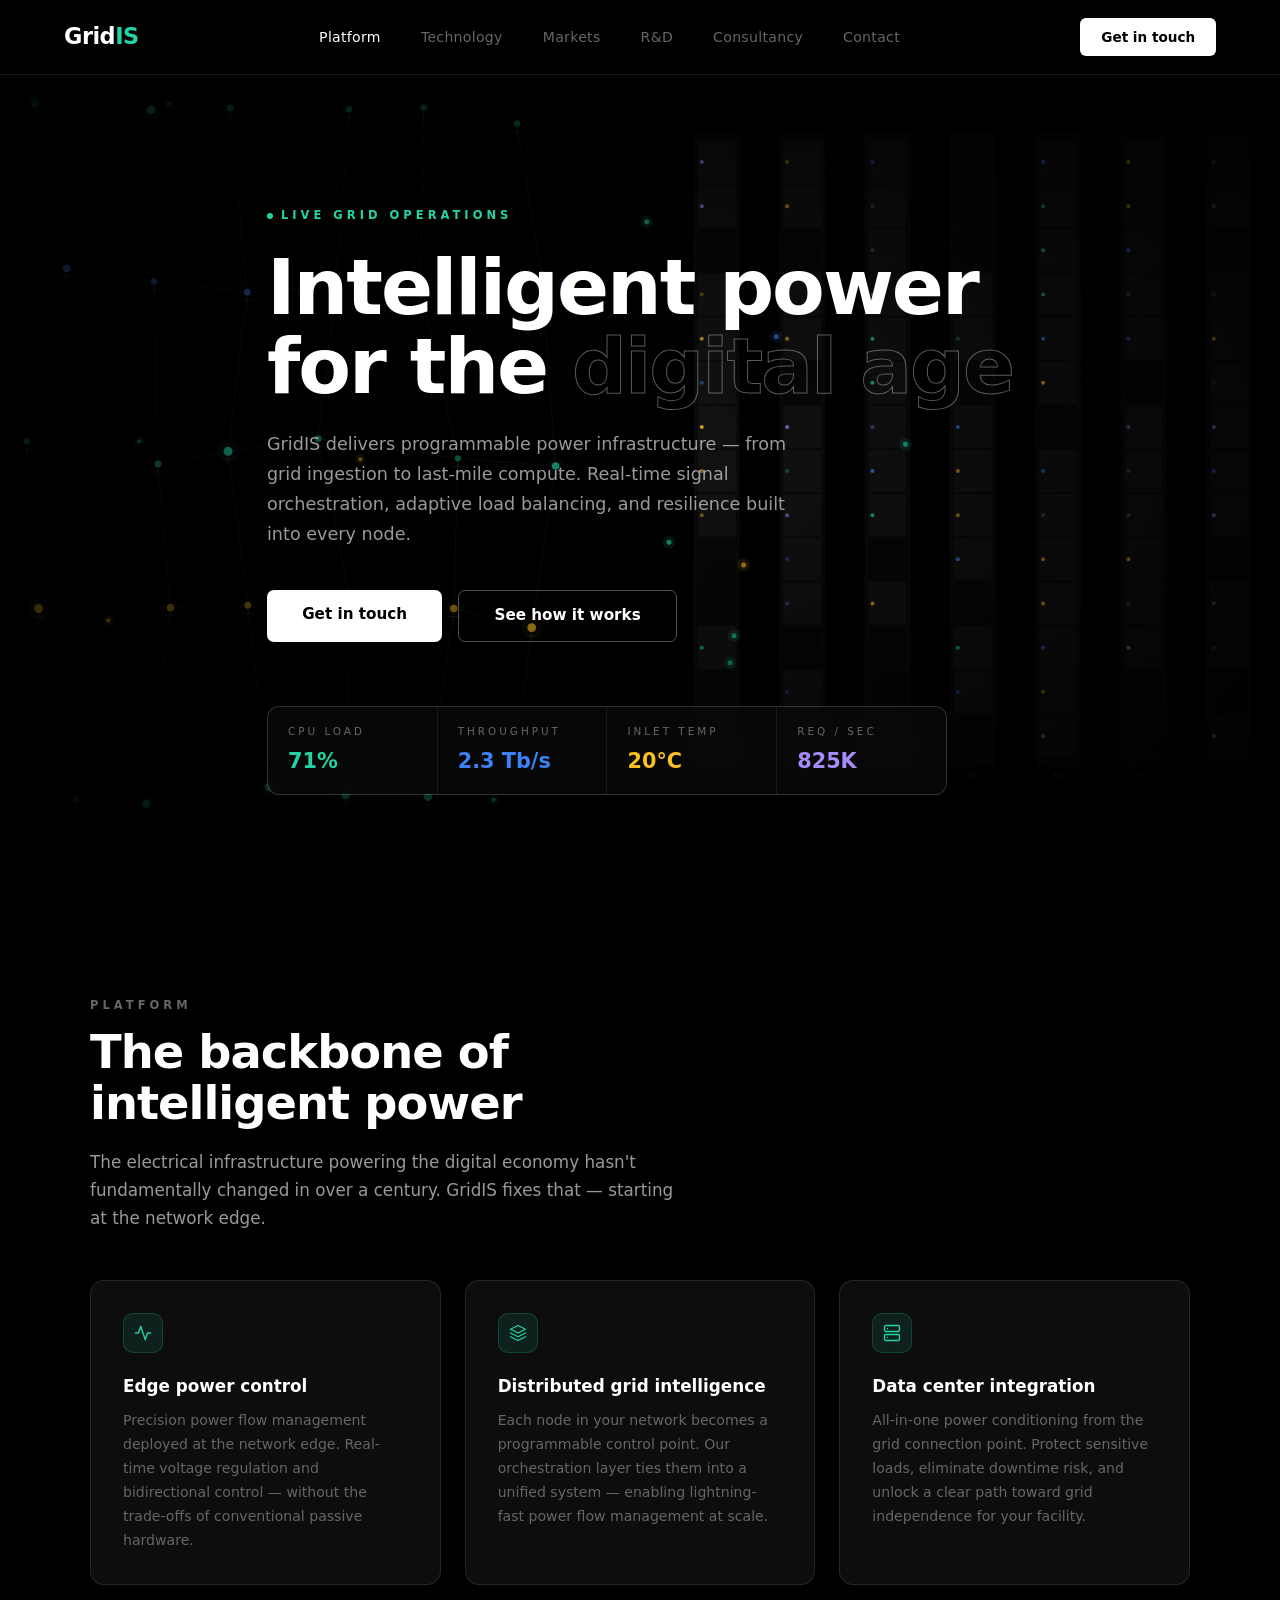
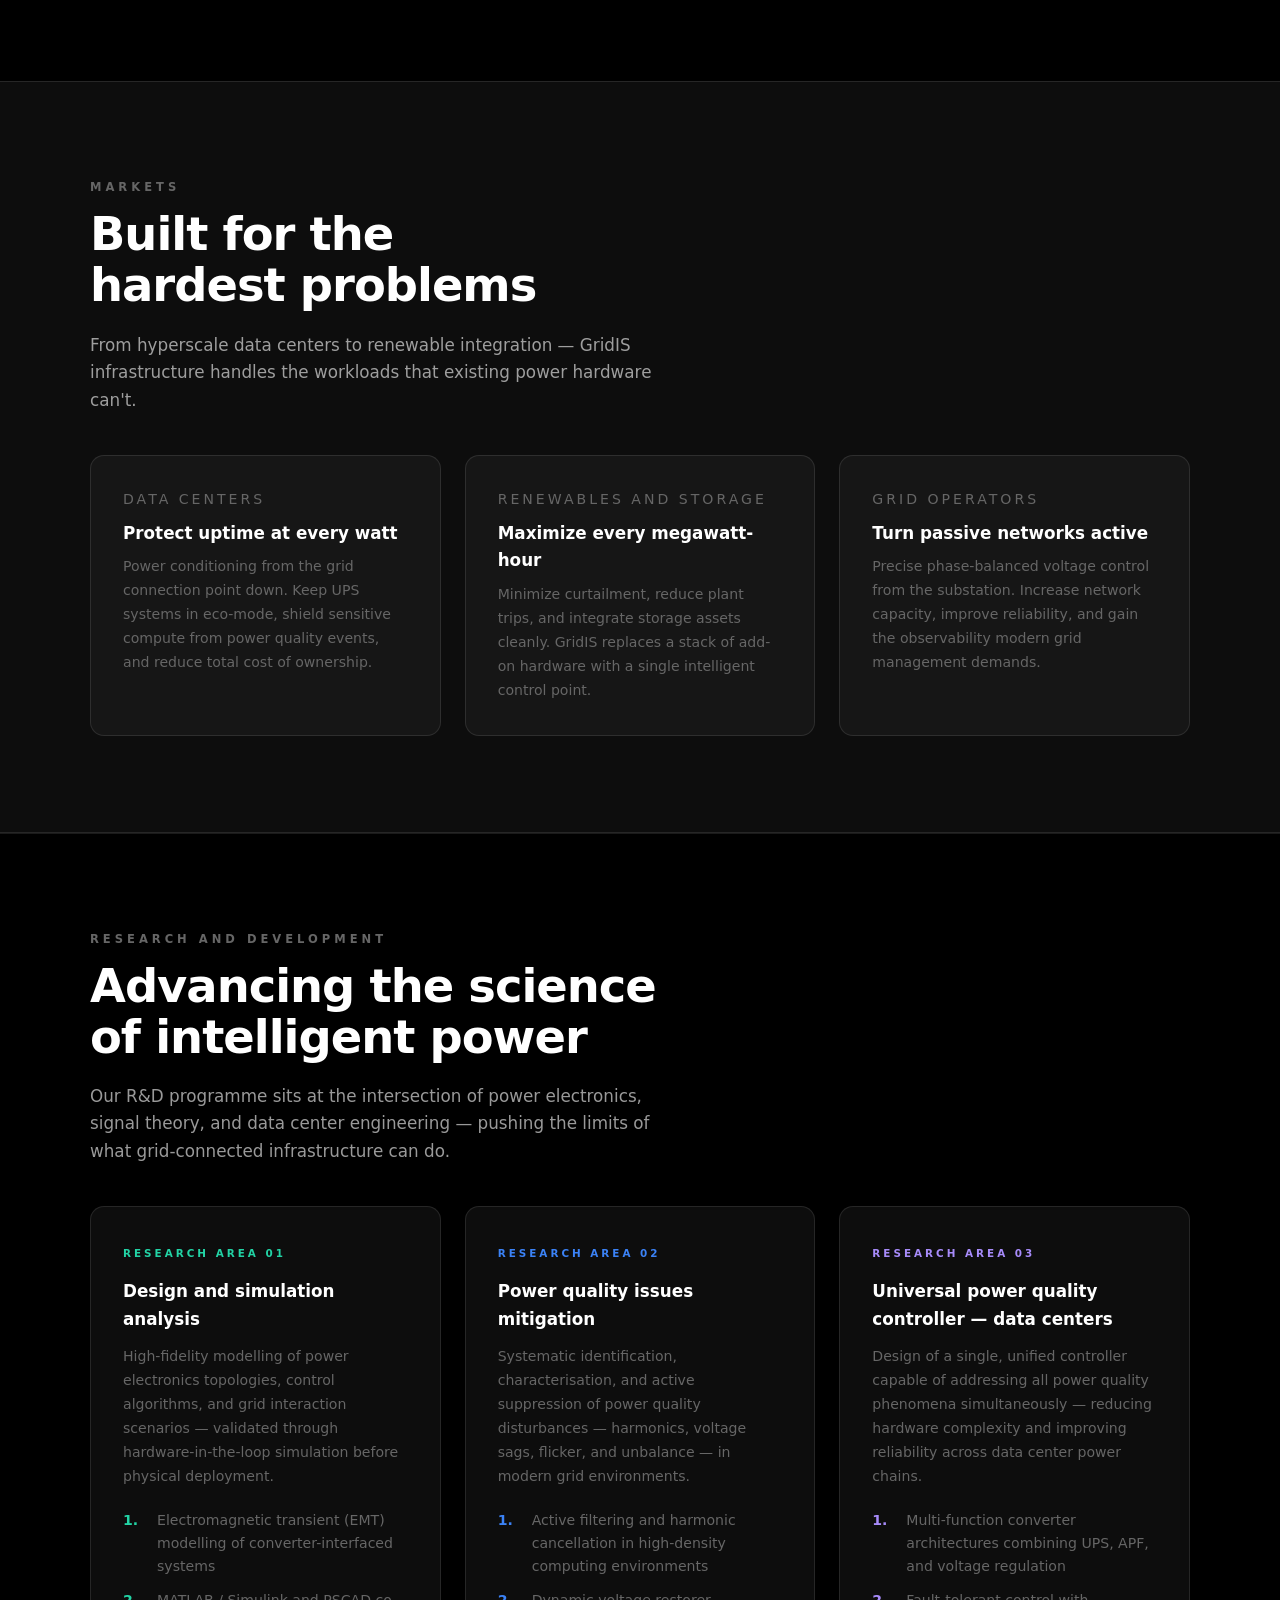
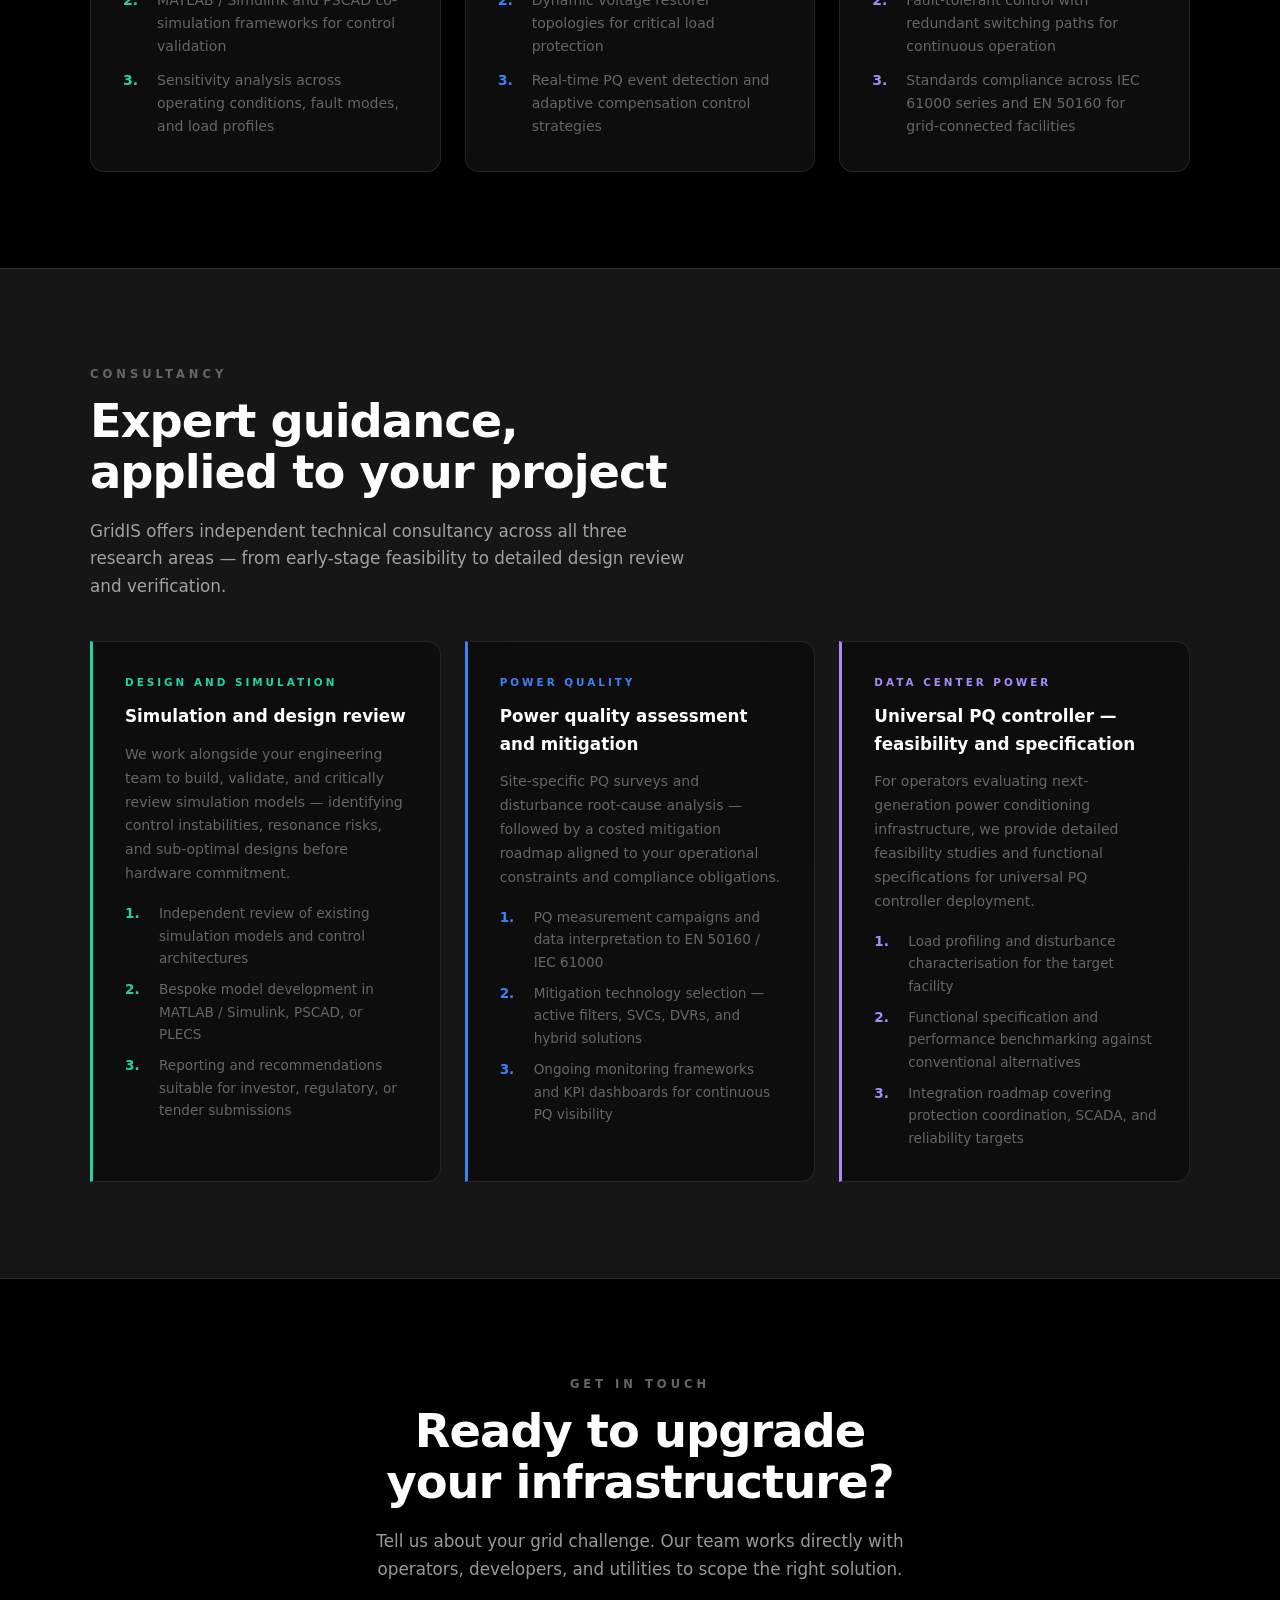
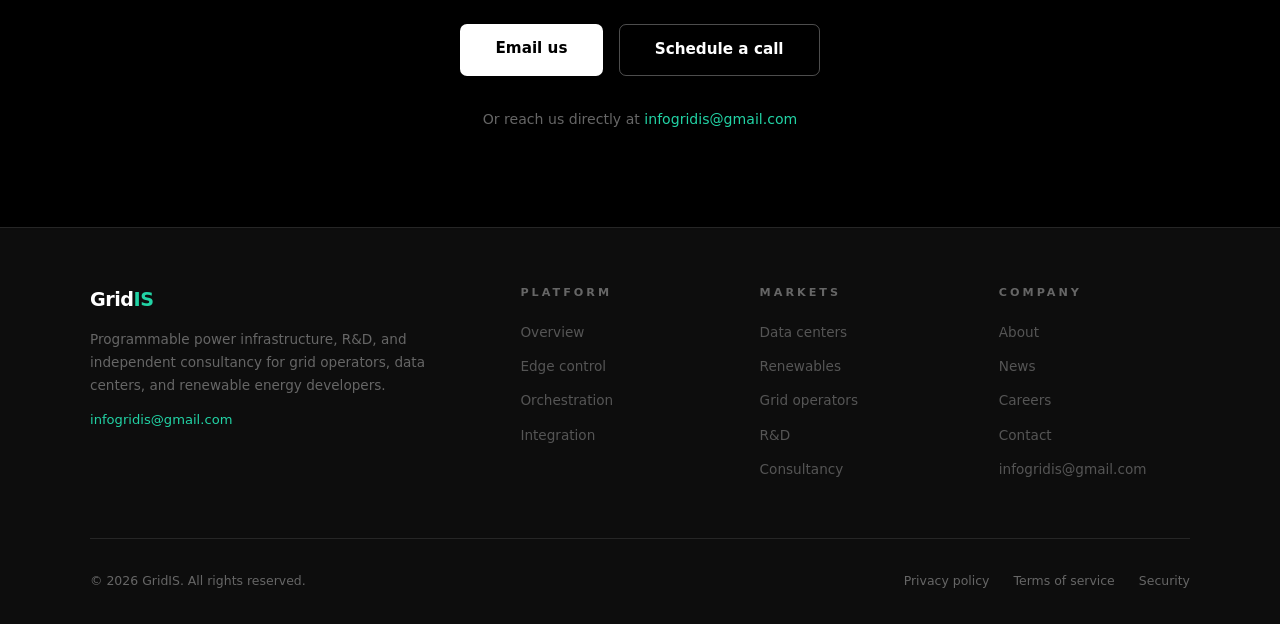
==== index.html @ f6f1f6e5 "Add files via upload" ====
<!DOCTYPE html>
<html lang="en">
<head>
<meta charset="UTF-8">
<meta name="viewport" content="width=device-width, initial-scale=1.0">
<title>GridIS — Intelligent Power Infrastructure</title>
<style>
*, *::before, *::after { box-sizing: border-box; margin: 0; padding: 0; }

:root {
  --bg: #000;
  --surface: #0d0d0d;
  --surface2: #161616;
  --accent: #fff;
  --accent-dim: rgba(255,255,255,0.6);
  --muted: #666;
  --border: rgba(255,255,255,0.1);
  --text: #fff;
  --teal: #22d3a5;
  --blue: #3b82f6;
  --purple: #a78bfa;
  --amber: #fbbf24;
}

html { scroll-behavior: smooth; }

body {
  background: var(--bg);
  color: var(--text);
  font-family: 'Segoe UI', system-ui, -apple-system, sans-serif;
  line-height: 1.65;
  overflow-x: hidden;
}

/* NAV */
nav {
  position: fixed; top: 0; left: 0; right: 0; z-index: 100;
  display: flex; align-items: center; justify-content: space-between;
  padding: 1.1rem 4rem;
  background: rgba(0,0,0,0.85);
  backdrop-filter: blur(16px);
  border-bottom: 1px solid var(--border);
}
.logo {
  font-size: 1.4rem; font-weight: 900; letter-spacing: -0.5px;
  color: #fff; text-decoration: none;
}
.logo span { color: var(--teal); }
.nav-links { display: flex; gap: 2.5rem; list-style: none; }
.nav-links a {
  color: var(--muted); text-decoration: none;
  font-size: .88rem; font-weight: 500; transition: color .2s;
  letter-spacing: .3px;
}
.nav-links a:hover, .nav-links a.active { color: #fff; }
.btn-nav {
  background: #fff; color: #000;
  padding: .5rem 1.3rem; border-radius: 6px;
  font-weight: 700; text-decoration: none; font-size: .85rem;
  transition: opacity .2s;
}
.btn-nav:hover { opacity: .8; }

/* HERO */
.hero {
  position: relative;
  min-height: 100vh;
  display: flex;
  align-items: center;
  overflow: hidden;
}

#bg-canvas {
  position: absolute;
  inset: 0;
  width: 100%;
  height: 100%;
  z-index: 0;
}

.hero-overlay {
  position: absolute;
  inset: 0;
  background: radial-gradient(ellipse 70% 60% at 50% 50%, rgba(0,0,0,0.1) 0%, rgba(0,0,0,0.75) 70%, rgba(0,0,0,0.96) 100%);
  z-index: 1;
}

.hero-content {
  position: relative;
  z-index: 2;
  max-width: 1100px;
  margin: 0 auto;
  padding: 0 4rem;
  padding-top: 6rem;
}

.hero-eyebrow {
  display: inline-flex;
  align-items: center;
  gap: 8px;
  font-size: .72rem;
  letter-spacing: 4px;
  text-transform: uppercase;
  color: var(--teal);
  font-weight: 600;
  margin-bottom: 1.5rem;
}
.hero-eyebrow::before {
  content: '';
  display: inline-block;
  width: 6px; height: 6px;
  border-radius: 50%;
  background: var(--teal);
  animation: pulse-dot 2s ease-in-out infinite;
}
@keyframes pulse-dot {
  0%,100% { opacity:1; transform:scale(1); }
  50% { opacity:.4; transform:scale(.7); }
}

.hero h1 {
  font-size: clamp(2.8rem, 6vw, 5.2rem);
  font-weight: 900;
  letter-spacing: -2px;
  line-height: 1.02;
  margin-bottom: 1.5rem;
}
.hero h1 em {
  font-style: normal;
  color: transparent;
  -webkit-text-stroke: 1px rgba(255,255,255,0.35);
}

.hero p.lead {
  color: var(--accent-dim);
  font-size: 1.1rem;
  max-width: 520px;
  margin-bottom: 2.5rem;
  line-height: 1.7;
}

.hero-cta {
  display: flex;
  gap: 1rem;
  flex-wrap: wrap;
  margin-bottom: 4rem;
}

.btn-primary {
  display: inline-block;
  background: #fff; color: #000;
  padding: .78rem 2.2rem; border-radius: 7px;
  font-weight: 700; text-decoration: none; font-size: .95rem;
  transition: opacity .2s;
}
.btn-primary:hover { opacity: .85; }

.btn-outline {
  display: inline-block;
  border: 1px solid rgba(255,255,255,0.3); color: #fff;
  padding: .78rem 2.2rem; border-radius: 7px;
  font-weight: 600; text-decoration: none; font-size: .95rem;
  transition: background .2s, border-color .2s;
}
.btn-outline:hover { background: rgba(255,255,255,0.07); border-color: rgba(255,255,255,0.6); }

/* LIVE STATS BAR */
.stats-bar {
  display: grid;
  grid-template-columns: repeat(4, 1fr);
  gap: 1px;
  background: var(--border);
  border: 1px solid var(--border);
  border-radius: 12px;
  overflow: hidden;
  max-width: 680px;
}
.stat-item {
  background: rgba(0,0,0,0.7);
  backdrop-filter: blur(12px);
  padding: 1rem 1.25rem;
}
.stat-item .label {
  font-size: .65rem;
  letter-spacing: 3px;
  text-transform: uppercase;
  color: var(--muted);
  margin-bottom: 4px;
}
.stat-item .value {
  font-size: 1.3rem;
  font-weight: 700;
  font-variant-numeric: tabular-nums;
}
.stat-item .value.teal { color: var(--teal); }
.stat-item .value.blue { color: var(--blue); }
.stat-item .value.amber { color: var(--amber); }
.stat-item .value.purple { color: var(--purple); }

/* SECTIONS */
section { padding: 6rem 2rem; }
.container { max-width: 1100px; margin: 0 auto; }

.section-label {
  color: var(--muted); font-size: .72rem; letter-spacing: 4px;
  text-transform: uppercase; margin-bottom: .75rem; font-weight: 600;
}

h2 {
  font-size: clamp(1.8rem, 4vw, 2.9rem);
  font-weight: 800; letter-spacing: -1px; line-height: 1.1;
  margin-bottom: 1.25rem;
}

h3 { font-size: 1.25rem; font-weight: 700; margin-bottom: .6rem; }

p.lead {
  color: var(--accent-dim); font-size: 1.05rem; max-width: 600px;
  margin-bottom: 2rem;
}

hr { border: none; border-top: 1px solid var(--border); }

/* CARDS */
.card {
  background: var(--surface); border: 1px solid var(--border);
  border-radius: 14px; overflow: hidden;
  transition: border-color .25s, transform .25s;
}
.card:hover { border-color: rgba(255,255,255,0.3); transform: translateY(-3px); }
.card-body { padding: 1.75rem; }
.card-tag { font-size: .7rem; letter-spacing: 3px; text-transform: uppercase; color: var(--muted); margin-bottom: .5rem; }
.card-body p { color: var(--muted); font-size: .9rem; margin-top: .5rem; }

.features-grid {
  display: grid;
  grid-template-columns: repeat(auto-fit, minmax(300px, 1fr));
  gap: 1.5rem;
  margin-top: 3rem;
}
.feature-card {
  background: var(--surface);
  border: 1px solid var(--border);
  border-radius: 14px;
  padding: 2rem;
  transition: border-color .25s, transform .25s;
}
.feature-card:hover { border-color: rgba(255,255,255,0.25); transform: translateY(-3px); }
.feature-icon {
  width: 40px; height: 40px;
  border-radius: 10px;
  background: rgba(34,211,165,0.1);
  border: 1px solid rgba(34,211,165,0.2);
  display: flex; align-items: center; justify-content: center;
  margin-bottom: 1.25rem;
}
.feature-icon svg { width: 18px; height: 18px; stroke: var(--teal); fill: none; stroke-width: 1.8; }
.feature-card h3 { font-size: 1.05rem; font-weight: 700; margin-bottom: .5rem; }
.feature-card p { color: var(--muted); font-size: .88rem; line-height: 1.7; }

/* FOOTER */
footer {
  background: var(--surface); border-top: 1px solid var(--border);
  padding: 3.5rem 4rem 2rem;
}
.footer-grid {
  display: grid; grid-template-columns: 2fr 1fr 1fr 1fr;
  gap: 3rem; margin-bottom: 3rem;
}
.footer-desc { color: var(--muted); font-size: .85rem; line-height: 1.7; margin-top: .75rem; }
.footer-col h5 { font-size: .7rem; letter-spacing: 3px; text-transform: uppercase; color: var(--muted); margin-bottom: 1rem; }
.footer-col ul { list-style: none; }
.footer-col ul li { margin-bottom: .5rem; }
.footer-col ul li a { color: #555; text-decoration: none; font-size: .85rem; transition: color .2s; }
.footer-col ul li a:hover { color: #fff; }
.footer-bottom { display: flex; justify-content: space-between; align-items: center; padding-top: 2rem; border-top: 1px solid var(--border); }
.footer-bottom p { font-size: .78rem; color: var(--muted); }
.footer-legal { display: flex; gap: 1.5rem; }
.footer-legal a { color: var(--muted); font-size: .78rem; text-decoration: none; }
.footer-legal a:hover { color: #fff; }

@media (max-width: 768px) {
  nav { padding: 1rem 1.5rem; }
  .nav-links { display: none; }
  .footer-grid { grid-template-columns: 1fr 1fr; }
  .hero-content { padding: 0 1.5rem; padding-top: 6rem; }
  .stats-bar { grid-template-columns: repeat(2, 1fr); }
  .hero h1 { letter-spacing: -1px; }
}
</style>
</head>
<body>

<nav>
  <a class="logo" href="#">Grid<span>IS</span></a>
  <ul class="nav-links">
    <li><a href="#" class="active">Platform</a></li>
    <li><a href="#technology">Technology</a></li>
    <li><a href="#markets">Markets</a></li>
    <li><a href="#research">R&amp;D</a></li>
    <li><a href="#consultancy">Consultancy</a></li>
    <li><a href="#contact">Contact</a></li>
  </ul>
  <a class="btn-nav" href="#contact">Get in touch</a>
</nav>

<!-- HERO with full-page canvas background -->
<section class="hero">
  <canvas id="bg-canvas"></canvas>
  <div class="hero-overlay"></div>

  <div class="hero-content">
    <div class="hero-eyebrow">Live grid operations</div>
    <h1>
      Intelligent power<br>
      for the <em>digital age</em>
    </h1>
    <p class="lead">
      GridIS delivers programmable power infrastructure — from grid ingestion to last-mile compute. Real-time signal orchestration, adaptive load balancing, and resilience built into every node.
    </p>
    <div class="hero-cta">
      <a class="btn-primary" href="#contact">Get in touch</a>
      <a class="btn-outline" href="#technology">See how it works</a>
    </div>

    <div class="stats-bar">
      <div class="stat-item">
        <div class="label">CPU load</div>
        <div class="value teal" id="s-cpu">68%</div>
      </div>
      <div class="stat-item">
        <div class="label">Throughput</div>
        <div class="value blue" id="s-net">2.4 Tb/s</div>
      </div>
      <div class="stat-item">
        <div class="label">Inlet temp</div>
        <div class="value amber" id="s-temp">21°C</div>
      </div>
      <div class="stat-item">
        <div class="label">Req / sec</div>
        <div class="value purple" id="s-req">847K</div>
      </div>
    </div>
  </div>
</section>

<!-- PLATFORM SECTION -->
<section id="technology" style="background: var(--bg);">
  <div class="container">
    <p class="section-label">Platform</p>
    <h2>The backbone of<br>intelligent power</h2>
    <p class="lead">The electrical infrastructure powering the digital economy hasn't fundamentally changed in over a century. GridIS fixes that — starting at the network edge.</p>
    <div class="features-grid">
      <div class="feature-card">
        <div class="feature-icon">
          <svg viewBox="0 0 24 24" fill="none" stroke="currentColor" stroke-width="1.8" stroke-linecap="round" stroke-linejoin="round"><polyline points="22 12 18 12 15 21 9 3 6 12 2 12"/></svg>
        </div>
        <h3>Edge power control</h3>
        <p>Precision power flow management deployed at the network edge. Real-time voltage regulation and bidirectional control — without the trade-offs of conventional passive hardware.</p>
      </div>
      <div class="feature-card">
        <div class="feature-icon">
          <svg viewBox="0 0 24 24" fill="none" stroke="currentColor" stroke-width="1.8" stroke-linecap="round" stroke-linejoin="round"><path d="M12 2L2 7l10 5 10-5-10-5z"/><path d="M2 17l10 5 10-5"/><path d="M2 12l10 5 10-5"/></svg>
        </div>
        <h3>Distributed grid intelligence</h3>
        <p>Each node in your network becomes a programmable control point. Our orchestration layer ties them into a unified system — enabling lightning-fast power flow management at scale.</p>
      </div>
      <div class="feature-card">
        <div class="feature-icon">
          <svg viewBox="0 0 24 24" fill="none" stroke="currentColor" stroke-width="1.8" stroke-linecap="round" stroke-linejoin="round"><rect x="2" y="2" width="20" height="8" rx="2"/><rect x="2" y="14" width="20" height="8" rx="2"/><line x1="6" y1="6" x2="6.01" y2="6"/><line x1="6" y1="18" x2="6.01" y2="18"/></svg>
        </div>
        <h3>Data center integration</h3>
        <p>All-in-one power conditioning from the grid connection point. Protect sensitive loads, eliminate downtime risk, and unlock a clear path toward grid independence for your facility.</p>
      </div>
    </div>
  </div>
</section>

<!-- MARKETS SECTION -->
<section id="markets" style="background: var(--surface); border-top: 1px solid var(--border); border-bottom: 1px solid var(--border);">
  <div class="container">
    <p class="section-label">Markets</p>
    <h2>Built for the<br>hardest problems</h2>
    <p class="lead">From hyperscale data centers to renewable integration — GridIS infrastructure handles the workloads that existing power hardware can't.</p>
    <div class="features-grid" style="margin-top:2.5rem;">
      <div class="feature-card" style="background:var(--surface2);">
        <p class="card-tag">Data centers</p>
        <h3>Protect uptime at every watt</h3>
        <p>Power conditioning from the grid connection point down. Keep UPS systems in eco-mode, shield sensitive compute from power quality events, and reduce total cost of ownership.</p>
      </div>
      <div class="feature-card" style="background:var(--surface2);">
        <p class="card-tag">Renewables and storage</p>
        <h3>Maximize every megawatt-hour</h3>
        <p>Minimize curtailment, reduce plant trips, and integrate storage assets cleanly. GridIS replaces a stack of add-on hardware with a single intelligent control point.</p>
      </div>
      <div class="feature-card" style="background:var(--surface2);">
        <p class="card-tag">Grid operators</p>
        <h3>Turn passive networks active</h3>
        <p>Precise phase-balanced voltage control from the substation. Increase network capacity, improve reliability, and gain the observability modern grid management demands.</p>
      </div>
    </div>
  </div>
</section>

<!-- RESEARCH AND DEVELOPMENT SECTION -->
<section id="research" style="background: var(--bg); border-top: 1px solid var(--border);">
  <div class="container">
    <p class="section-label">Research and development</p>
    <h2>Advancing the science<br>of intelligent power</h2>
    <p class="lead">Our R&amp;D programme sits at the intersection of power electronics, signal theory, and data center engineering — pushing the limits of what grid-connected infrastructure can do.</p>

    <div style="display:grid; grid-template-columns: repeat(auto-fit, minmax(300px,1fr)); gap:1.5rem; margin-top:2.5rem;">

      <div style="background:var(--surface); border:1px solid var(--border); border-radius:14px; padding:2rem;">
        <div style="display:inline-flex; align-items:center; gap:8px; margin-bottom:1rem;">
          <span style="font-size:.65rem; letter-spacing:3px; text-transform:uppercase; color:var(--teal); font-weight:600;">Research area 01</span>
        </div>
        <h3 style="font-size:1.05rem; margin-bottom:.75rem;">Design and simulation analysis</h3>
        <p style="color:var(--muted); font-size:.88rem; margin-bottom:1.25rem; line-height:1.7;">High-fidelity modelling of power electronics topologies, control algorithms, and grid interaction scenarios — validated through hardware-in-the-loop simulation before physical deployment.</p>
        <ul style="list-style:none; display:flex; flex-direction:column; gap:.65rem;">
          <li style="display:flex; gap:.75rem; align-items:flex-start; font-size:.88rem; color:var(--muted);">
            <span style="color:var(--teal); font-weight:700; flex-shrink:0; min-width:22px;">1.</span>
            <span>Electromagnetic transient (EMT) modelling of converter-interfaced systems</span>
          </li>
          <li style="display:flex; gap:.75rem; align-items:flex-start; font-size:.88rem; color:var(--muted);">
            <span style="color:var(--teal); font-weight:700; flex-shrink:0; min-width:22px;">2.</span>
            <span>MATLAB / Simulink and PSCAD co-simulation frameworks for control validation</span>
          </li>
          <li style="display:flex; gap:.75rem; align-items:flex-start; font-size:.88rem; color:var(--muted);">
            <span style="color:var(--teal); font-weight:700; flex-shrink:0; min-width:22px;">3.</span>
            <span>Sensitivity analysis across operating conditions, fault modes, and load profiles</span>
          </li>
        </ul>
      </div>

      <div style="background:var(--surface); border:1px solid var(--border); border-radius:14px; padding:2rem;">
        <div style="display:inline-flex; align-items:center; gap:8px; margin-bottom:1rem;">
          <span style="font-size:.65rem; letter-spacing:3px; text-transform:uppercase; color:var(--blue); font-weight:600;">Research area 02</span>
        </div>
        <h3 style="font-size:1.05rem; margin-bottom:.75rem;">Power quality issues mitigation</h3>
        <p style="color:var(--muted); font-size:.88rem; margin-bottom:1.25rem; line-height:1.7;">Systematic identification, characterisation, and active suppression of power quality disturbances — harmonics, voltage sags, flicker, and unbalance — in modern grid environments.</p>
        <ul style="list-style:none; display:flex; flex-direction:column; gap:.65rem;">
          <li style="display:flex; gap:.75rem; align-items:flex-start; font-size:.88rem; color:var(--muted);">
            <span style="color:var(--blue); font-weight:700; flex-shrink:0; min-width:22px;">1.</span>
            <span>Active filtering and harmonic cancellation in high-density computing environments</span>
          </li>
          <li style="display:flex; gap:.75rem; align-items:flex-start; font-size:.88rem; color:var(--muted);">
            <span style="color:var(--blue); font-weight:700; flex-shrink:0; min-width:22px;">2.</span>
            <span>Dynamic voltage restorer topologies for critical load protection</span>
          </li>
          <li style="display:flex; gap:.75rem; align-items:flex-start; font-size:.88rem; color:var(--muted);">
            <span style="color:var(--blue); font-weight:700; flex-shrink:0; min-width:22px;">3.</span>
            <span>Real-time PQ event detection and adaptive compensation control strategies</span>
          </li>
        </ul>
      </div>

      <div style="background:var(--surface); border:1px solid var(--border); border-radius:14px; padding:2rem;">
        <div style="display:inline-flex; align-items:center; gap:8px; margin-bottom:1rem;">
          <span style="font-size:.65rem; letter-spacing:3px; text-transform:uppercase; color:var(--purple); font-weight:600;">Research area 03</span>
        </div>
        <h3 style="font-size:1.05rem; margin-bottom:.75rem;">Universal power quality controller — data centers</h3>
        <p style="color:var(--muted); font-size:.88rem; margin-bottom:1.25rem; line-height:1.7;">Design of a single, unified controller capable of addressing all power quality phenomena simultaneously — reducing hardware complexity and improving reliability across data center power chains.</p>
        <ul style="list-style:none; display:flex; flex-direction:column; gap:.65rem;">
          <li style="display:flex; gap:.75rem; align-items:flex-start; font-size:.88rem; color:var(--muted);">
            <span style="color:var(--purple); font-weight:700; flex-shrink:0; min-width:22px;">1.</span>
            <span>Multi-function converter architectures combining UPS, APF, and voltage regulation</span>
          </li>
          <li style="display:flex; gap:.75rem; align-items:flex-start; font-size:.88rem; color:var(--muted);">
            <span style="color:var(--purple); font-weight:700; flex-shrink:0; min-width:22px;">2.</span>
            <span>Fault-tolerant control with redundant switching paths for continuous operation</span>
          </li>
          <li style="display:flex; gap:.75rem; align-items:flex-start; font-size:.88rem; color:var(--muted);">
            <span style="color:var(--purple); font-weight:700; flex-shrink:0; min-width:22px;">3.</span>
            <span>Standards compliance across IEC 61000 series and EN 50160 for grid-connected facilities</span>
          </li>
        </ul>
      </div>

    </div>
  </div>
</section>

<!-- CONSULTANCY SECTION -->
<section id="consultancy" style="background: var(--surface2); border-top: 1px solid var(--border); border-bottom: 1px solid var(--border);">
  <div class="container">
    <p class="section-label">Consultancy</p>
    <h2>Expert guidance,<br>applied to your project</h2>
    <p class="lead">GridIS offers independent technical consultancy across all three research areas — from early-stage feasibility to detailed design review and verification.</p>

    <div style="display:grid; grid-template-columns: repeat(auto-fit, minmax(300px,1fr)); gap:1.5rem; margin-top:2.5rem;">

      <div style="background:var(--surface); border:1px solid var(--border); border-left: 3px solid var(--teal); border-radius:0 14px 14px 0; padding:2rem;">
        <p style="font-size:.65rem; letter-spacing:3px; text-transform:uppercase; color:var(--teal); font-weight:600; margin-bottom:.75rem;">Design and simulation</p>
        <h3 style="font-size:1.05rem; margin-bottom:.75rem;">Simulation and design review</h3>
        <p style="color:var(--muted); font-size:.88rem; line-height:1.7; margin-bottom:1rem;">We work alongside your engineering team to build, validate, and critically review simulation models — identifying control instabilities, resonance risks, and sub-optimal designs before hardware commitment.</p>
        <ul style="list-style:none; display:flex; flex-direction:column; gap:.55rem;">
          <li style="display:flex; gap:.75rem; align-items:flex-start; font-size:.85rem; color:var(--muted);">
            <span style="color:var(--teal); font-weight:700; flex-shrink:0; min-width:22px;">1.</span>
            <span>Independent review of existing simulation models and control architectures</span>
          </li>
          <li style="display:flex; gap:.75rem; align-items:flex-start; font-size:.85rem; color:var(--muted);">
            <span style="color:var(--teal); font-weight:700; flex-shrink:0; min-width:22px;">2.</span>
            <span>Bespoke model development in MATLAB / Simulink, PSCAD, or PLECS</span>
          </li>
          <li style="display:flex; gap:.75rem; align-items:flex-start; font-size:.85rem; color:var(--muted);">
            <span style="color:var(--teal); font-weight:700; flex-shrink:0; min-width:22px;">3.</span>
            <span>Reporting and recommendations suitable for investor, regulatory, or tender submissions</span>
          </li>
        </ul>
      </div>

      <div style="background:var(--surface); border:1px solid var(--border); border-left: 3px solid var(--blue); border-radius:0 14px 14px 0; padding:2rem;">
        <p style="font-size:.65rem; letter-spacing:3px; text-transform:uppercase; color:var(--blue); font-weight:600; margin-bottom:.75rem;">Power quality</p>
        <h3 style="font-size:1.05rem; margin-bottom:.75rem;">Power quality assessment and mitigation</h3>
        <p style="color:var(--muted); font-size:.88rem; line-height:1.7; margin-bottom:1rem;">Site-specific PQ surveys and disturbance root-cause analysis — followed by a costed mitigation roadmap aligned to your operational constraints and compliance obligations.</p>
        <ul style="list-style:none; display:flex; flex-direction:column; gap:.55rem;">
          <li style="display:flex; gap:.75rem; align-items:flex-start; font-size:.85rem; color:var(--muted);">
            <span style="color:var(--blue); font-weight:700; flex-shrink:0; min-width:22px;">1.</span>
            <span>PQ measurement campaigns and data interpretation to EN 50160 / IEC 61000</span>
          </li>
          <li style="display:flex; gap:.75rem; align-items:flex-start; font-size:.85rem; color:var(--muted);">
            <span style="color:var(--blue); font-weight:700; flex-shrink:0; min-width:22px;">2.</span>
            <span>Mitigation technology selection — active filters, SVCs, DVRs, and hybrid solutions</span>
          </li>
          <li style="display:flex; gap:.75rem; align-items:flex-start; font-size:.85rem; color:var(--muted);">
            <span style="color:var(--blue); font-weight:700; flex-shrink:0; min-width:22px;">3.</span>
            <span>Ongoing monitoring frameworks and KPI dashboards for continuous PQ visibility</span>
          </li>
        </ul>
      </div>

      <div style="background:var(--surface); border:1px solid var(--border); border-left: 3px solid var(--purple); border-radius:0 14px 14px 0; padding:2rem;">
        <p style="font-size:.65rem; letter-spacing:3px; text-transform:uppercase; color:var(--purple); font-weight:600; margin-bottom:.75rem;">Data center power</p>
        <h3 style="font-size:1.05rem; margin-bottom:.75rem;">Universal PQ controller — feasibility and specification</h3>
        <p style="color:var(--muted); font-size:.88rem; line-height:1.7; margin-bottom:1rem;">For operators evaluating next-generation power conditioning infrastructure, we provide detailed feasibility studies and functional specifications for universal PQ controller deployment.</p>
        <ul style="list-style:none; display:flex; flex-direction:column; gap:.55rem;">
          <li style="display:flex; gap:.75rem; align-items:flex-start; font-size:.85rem; color:var(--muted);">
            <span style="color:var(--purple); font-weight:700; flex-shrink:0; min-width:22px;">1.</span>
            <span>Load profiling and disturbance characterisation for the target facility</span>
          </li>
          <li style="display:flex; gap:.75rem; align-items:flex-start; font-size:.85rem; color:var(--muted);">
            <span style="color:var(--purple); font-weight:700; flex-shrink:0; min-width:22px;">2.</span>
            <span>Functional specification and performance benchmarking against conventional alternatives</span>
          </li>
          <li style="display:flex; gap:.75rem; align-items:flex-start; font-size:.85rem; color:var(--muted);">
            <span style="color:var(--purple); font-weight:700; flex-shrink:0; min-width:22px;">3.</span>
            <span>Integration roadmap covering protection coordination, SCADA, and reliability targets</span>
          </li>
        </ul>
      </div>

    </div>
  </div>
</section>

<!-- CTA SECTION -->
<section id="contact" style="background: var(--bg); text-align:center;">
  <div class="container" style="max-width:680px;">
    <p class="section-label" style="text-align:center;">Get in touch</p>
    <h2 style="text-align:center;">Ready to upgrade<br>your infrastructure?</h2>
    <p class="lead" style="margin:0 auto 2.5rem; text-align:center;">Tell us about your grid challenge. Our team works directly with operators, developers, and utilities to scope the right solution.</p>
    <div style="display:flex; gap:1rem; justify-content:center; flex-wrap:wrap; margin-bottom:2rem;">
      <a class="btn-primary" href="mailto:infogridis@gmail.com">Email us</a>
      <a class="btn-outline" href="#">Schedule a call</a>
    </div>
    <p style="font-size:.88rem; color:var(--muted);">Or reach us directly at <a href="mailto:infogridis@gmail.com" style="color:var(--teal); text-decoration:none;">infogridis@gmail.com</a></p>
  </div>
</section>

<footer>
  <div class="container">
    <div class="footer-grid">
      <div class="footer-col">
        <a class="logo" href="#" style="font-size:1.2rem; text-decoration:none; color:#fff; font-weight:900;">Grid<span style="color:var(--teal)">IS</span></a>
        <p class="footer-desc" style="margin-top:.75rem;">Programmable power infrastructure, R&amp;D, and independent consultancy for grid operators, data centers, and renewable energy developers.</p>
        <p style="margin-top:.75rem; font-size:.82rem;"><a href="mailto:infogridis@gmail.com" style="color:var(--teal); text-decoration:none;">infogridis@gmail.com</a></p>
      </div>
      <div class="footer-col">
        <h5>Platform</h5>
        <ul>
          <li><a href="#technology">Overview</a></li>
          <li><a href="#technology">Edge control</a></li>
          <li><a href="#technology">Orchestration</a></li>
          <li><a href="#technology">Integration</a></li>
        </ul>
      </div>
      <div class="footer-col">
        <h5>Markets</h5>
        <ul>
          <li><a href="#markets">Data centers</a></li>
          <li><a href="#markets">Renewables</a></li>
          <li><a href="#markets">Grid operators</a></li>
          <li><a href="#research">R&amp;D</a></li>
          <li><a href="#consultancy">Consultancy</a></li>
        </ul>
      </div>
      <div class="footer-col">
        <h5>Company</h5>
        <ul>
          <li><a href="#company">About</a></li>
          <li><a href="#news">News</a></li>
          <li><a href="#">Careers</a></li>
          <li><a href="#contact">Contact</a></li>
          <li><a href="mailto:infogridis@gmail.com">infogridis@gmail.com</a></li>
        </ul>
      </div>
    </div>
    <div class="footer-bottom">
      <p>© 2026 GridIS. All rights reserved.</p>
      <div class="footer-legal">
        <a href="#">Privacy policy</a>
        <a href="#">Terms of service</a>
        <a href="#">Security</a>
      </div>
    </div>
  </div>
</footer>

<script>
(function(){
  const canvas = document.getElementById('bg-canvas');
  const ctx = canvas.getContext('2d');
  let W, H, animId;

  function resize(){
    W = canvas.width = canvas.offsetWidth;
    H = canvas.height = canvas.offsetHeight;
  }
  resize();
  window.addEventListener('resize', resize);

  /* ── COLOR PALETTE matching :root ── */
  const C = {
    teal:   '#22d3a5',
    blue:   '#3b82f6',
    purple: '#a78bfa',
    amber:  '#fbbf24',
    dim:    'rgba(255,255,255,0.06)',
    gridLine: 'rgba(255,255,255,0.04)',
  };

  /* ══════════════════════════════════
     POWER GRID — left half
     Tower nodes connected by transmission lines,
     sending signals rightward toward the data center
  ══════════════════════════════════ */
  const GRID_COLS = 6;
  const GRID_ROWS = 5;
  const gridNodes = [];

  function buildGrid(){
    gridNodes.length = 0;
    const gx0 = W * 0.04, gx1 = W * 0.42;
    const gy0 = H * 0.12, gy1 = H * 0.88;
    for(let r=0; r<GRID_ROWS; r++){
      for(let c=0; c<GRID_COLS; c++){
        const jx = (Math.random()-0.5)*0.04*W;
        const jy = (Math.random()-0.5)*0.04*H;
        gridNodes.push({
          x: gx0 + (gx1-gx0)*(c/(GRID_COLS-1)) + jx,
          y: gy0 + (gy1-gy0)*(r/(GRID_ROWS-1)) + jy,
          col: c, row: r,
          pulse: Math.random()*Math.PI*2,
          pulseSpeed: 0.018 + Math.random()*0.012,
          color: [C.teal, C.blue, C.teal, C.amber, C.teal][r % 5],
        });
      }
    }
  }

  /* ══════════════════════════════════
     DATA CENTER — right portion
  ══════════════════════════════════ */
  const DC_RACKS = 7;
  const racks = [];

  function buildRacks(){
    racks.length = 0;
    const rx0 = W * 0.56, rx1 = W * 0.96;
    const ry0 = H * 0.15, ry1 = H * 0.85;
    const rw = Math.max(28, Math.min(44, (rx1-rx0)/(DC_RACKS+1)*0.7));
    const rh = ry1-ry0;
    for(let i=0; i<DC_RACKS; i++){
      const x = rx0 + (rx1-rx0)*(i/(DC_RACKS-1));
      racks.push({
        x, y: ry0, w: rw, h: rh,
        units: Array.from({length:14}, ()=>({
          active: Math.random()>0.25,
          color: [C.teal,C.blue,C.purple,C.amber][Math.floor(Math.random()*4)],
          blink: Math.random()*Math.PI*2,
          blinkSpeed: 0.03+Math.random()*0.04,
        })),
        topX: x,
        topY: ry0,
      });
    }
  }

  /* ══════════════════════════════════
     TRANSMISSION LINES: grid → DC
  ══════════════════════════════════ */
  const txLines = [];
  function buildLines(){
    txLines.length = 0;
    const rightCol = gridNodes.filter(n=>n.col===GRID_COLS-1);
    racks.forEach((rack, ri)=>{
      const src = rightCol[ri % rightCol.length];
      txLines.push({ src, rack });
    });
    for(let i=0;i<4;i++){
      const a = gridNodes[Math.floor(Math.random()*gridNodes.length)];
      const b = gridNodes[Math.floor(Math.random()*gridNodes.length)];
      if(a!==b) txLines.push({ src:a, extra:b });
    }
  }

  /* ══════════════════════════════════
     SIGNAL PACKETS
  ══════════════════════════════════ */
  const packets = [];
  const gridEdges = [];

  function buildEdges(){
    gridEdges.length = 0;
    gridNodes.forEach((n)=>{
      if(n.col < GRID_COLS-1){
        const right = gridNodes.find(m=>m.col===n.col+1 && m.row===n.row);
        if(right) gridEdges.push([n,right]);
      }
      if(n.row < GRID_ROWS-1){
        const below = gridNodes.find(m=>m.row===n.row+1 && m.col===n.col);
        if(below) gridEdges.push([n,below]);
      }
      if(n.col < GRID_COLS-1 && n.row < GRID_ROWS-1 && Math.random()<0.35){
        const diag = gridNodes.find(m=>m.col===n.col+1 && m.row===n.row+1);
        if(diag) gridEdges.push([n,diag]);
      }
    });
  }

  function spawnPacket(){
    const type = Math.random();
    if(type < 0.55){
      const edge = gridEdges[Math.floor(Math.random()*gridEdges.length)];
      if(!edge) return;
      const [a,b] = Math.random()<0.5 ? edge : [edge[1],edge[0]];
      packets.push({ ax:a.x, ay:a.y, bx:b.x, by:b.y, t:0, speed:0.008+Math.random()*0.012, color:a.color, size:2, type:'grid' });
    } else {
      const rightCol = gridNodes.filter(n=>n.col===GRID_COLS-1);
      const src = rightCol[Math.floor(Math.random()*rightCol.length)];
      const rack = racks[Math.floor(Math.random()*racks.length)];
      if(!src||!rack) return;
      packets.push({ ax:src.x, ay:src.y, bx:rack.topX, by:rack.topY+rack.h*0.5, t:0, speed:0.004+Math.random()*0.006, color:src.color, size:2.5, type:'tx' });
    }
  }

  /* ══════════════════════════════════
     BACKGROUND GRID LINES
  ══════════════════════════════════ */
  function drawBgGrid(){
    ctx.strokeStyle = C.gridLine;
    ctx.lineWidth = 0.5;
    const spacing = 48;
    for(let x=0; x<W; x+=spacing){
      ctx.beginPath(); ctx.moveTo(x,0); ctx.lineTo(x,H); ctx.stroke();
    }
    for(let y=0; y<H; y+=spacing){
      ctx.beginPath(); ctx.moveTo(0,y); ctx.lineTo(W,y); ctx.stroke();
    }
  }

  /* ══════════════════════════════════
     MAIN DRAW LOOP
  ══════════════════════════════════ */
  let last = 0, spawnTimer = 0;
  function draw(ts){
    const dt = ts - last; last = ts;
    ctx.clearRect(0,0,W,H);
    ctx.fillStyle = '#000';
    ctx.fillRect(0,0,W,H);

    drawBgGrid();

    /* grid edges */
    gridEdges.forEach(([a,b])=>{
      ctx.beginPath();
      ctx.moveTo(a.x,a.y); ctx.lineTo(b.x,b.y);
      ctx.strokeStyle = 'rgba(255,255,255,0.07)';
      ctx.lineWidth = 0.8;
      ctx.stroke();
    });

    /* transmission lines grid→DC */
    txLines.forEach(tl=>{
      if(!tl.rack) return;
      const sx=tl.src.x, sy=tl.src.y;
      const ex=tl.rack.topX, ey=tl.rack.topY+tl.rack.h*0.5;
      const cx=(sx+ex)/2, cy=Math.min(sy,ey)-H*0.08;
      ctx.beginPath();
      ctx.moveTo(sx,sy);
      ctx.quadraticCurveTo(cx,cy,ex,ey);
      ctx.strokeStyle = 'rgba(34,211,165,0.06)';
      ctx.lineWidth = 1;
      ctx.setLineDash([6,10]);
      ctx.stroke();
      ctx.setLineDash([]);
    });

    /* grid nodes (power towers) */
    gridNodes.forEach(n=>{
      n.pulse += n.pulseSpeed;
      const glow = (Math.sin(n.pulse)*0.5+0.5);

      ctx.beginPath();
      ctx.arc(n.x, n.y, 3+glow*1.5, 0, Math.PI*2);
      ctx.fillStyle = n.color;
      ctx.globalAlpha = 0.5+glow*0.5;
      ctx.fill();

      ctx.beginPath();
      ctx.arc(n.x, n.y, 7+glow*4, 0, Math.PI*2);
      ctx.fillStyle = n.color;
      ctx.globalAlpha = 0.06*glow;
      ctx.fill();
      ctx.globalAlpha = 1;

      /* tower icon — vertical line + crossbar */
      ctx.strokeStyle = 'rgba(255,255,255,0.12)';
      ctx.lineWidth = 0.8;
      ctx.beginPath();
      ctx.moveTo(n.x, n.y+4); ctx.lineTo(n.x, n.y+14);
      ctx.moveTo(n.x-6, n.y+8); ctx.lineTo(n.x+6, n.y+8);
      ctx.stroke();
    });

    /* racks */
    racks.forEach(rack=>{
      const { x, y, w, h, units } = rack;
      const ux = x - w/2;

      ctx.strokeStyle = 'rgba(255,255,255,0.1)';
      ctx.lineWidth = 0.8;
      ctx.strokeRect(ux, y, w, h);
      ctx.fillStyle = 'rgba(13,13,13,0.85)';
      ctx.fillRect(ux, y, w, h);

      const uHeight = Math.max(6, (h - 12) / units.length - 2);
      units.forEach((u,i)=>{
        u.blink += u.blinkSpeed;
        const bright = Math.sin(u.blink)*0.5+0.5;
        const uy = y + 6 + i*(uHeight+2);

        ctx.fillStyle = u.active ? 'rgba(255,255,255,0.04)' : 'rgba(0,0,0,0.3)';
        ctx.fillRect(ux+3, uy, w-6, uHeight);

        if(u.active){
          const ledSize = Math.min(4, uHeight*0.6);
          ctx.beginPath();
          ctx.arc(ux+7, uy+uHeight/2, ledSize/2, 0, Math.PI*2);
          ctx.fillStyle = u.color;
          ctx.globalAlpha = 0.4+bright*0.6;
          ctx.fill();
          ctx.globalAlpha = 1;
        }
      });

      /* rack label */
      ctx.fillStyle = 'rgba(255,255,255,0.2)';
      ctx.font = `${Math.max(8,w*0.18)}px monospace`;
      ctx.textAlign = 'center';
      ctx.fillText(`R${racks.indexOf(rack)+1}`, x, y+h+13);
    });

    /* packets */
    spawnTimer += dt;
    if(spawnTimer > 120){ spawnPacket(); spawnTimer = 0; }

    for(let i=packets.length-1;i>=0;i--){
      const p=packets[i];
      p.t += p.speed;
      if(p.t>=1){ packets.splice(i,1); continue; }
      const px = p.ax+(p.bx-p.ax)*p.t;
      const py = p.ay+(p.by-p.ay)*p.t;
      const alpha = 1-Math.abs(p.t*2-1)*0.5;
      ctx.beginPath();
      ctx.arc(px,py,p.size,0,Math.PI*2);
      ctx.fillStyle = p.color;
      ctx.globalAlpha = alpha;
      ctx.fill();

      ctx.beginPath();
      ctx.arc(px,py,p.size*2.5,0,Math.PI*2);
      ctx.fillStyle = p.color;
      ctx.globalAlpha = alpha*0.18;
      ctx.fill();
      ctx.globalAlpha = 1;
    }

    animId = requestAnimationFrame(draw);
  }

  function init(){
    buildGrid();
    buildRacks();
    buildEdges();
    buildLines();
    if(animId) cancelAnimationFrame(animId);
    requestAnimationFrame(draw);
  }

  init();
  window.addEventListener('resize', ()=>{ resize(); init(); });

  /* ── live stats ── */
  const statEls = {
    cpu:  document.getElementById('s-cpu'),
    net:  document.getElementById('s-net'),
    temp: document.getElementById('s-temp'),
    req:  document.getElementById('s-req'),
  };
  let cpuBase=68, netBase=2.4, tempBase=21, reqBase=847;
  function jitter(b,r){ return Math.max(0, b+(Math.random()-.5)*r*2); }
  setInterval(()=>{
    if(statEls.cpu)  statEls.cpu.textContent  = Math.round(jitter(cpuBase,6))+'%';
    if(statEls.net)  statEls.net.textContent  = jitter(netBase,0.35).toFixed(1)+' Tb/s';
    if(statEls.temp) statEls.temp.textContent = Math.round(jitter(tempBase,1.5))+'°C';
    if(statEls.req)  statEls.req.textContent  = Math.round(jitter(reqBase,40))+'K';
  }, 1300);
})();
</script>
</body>
</html>
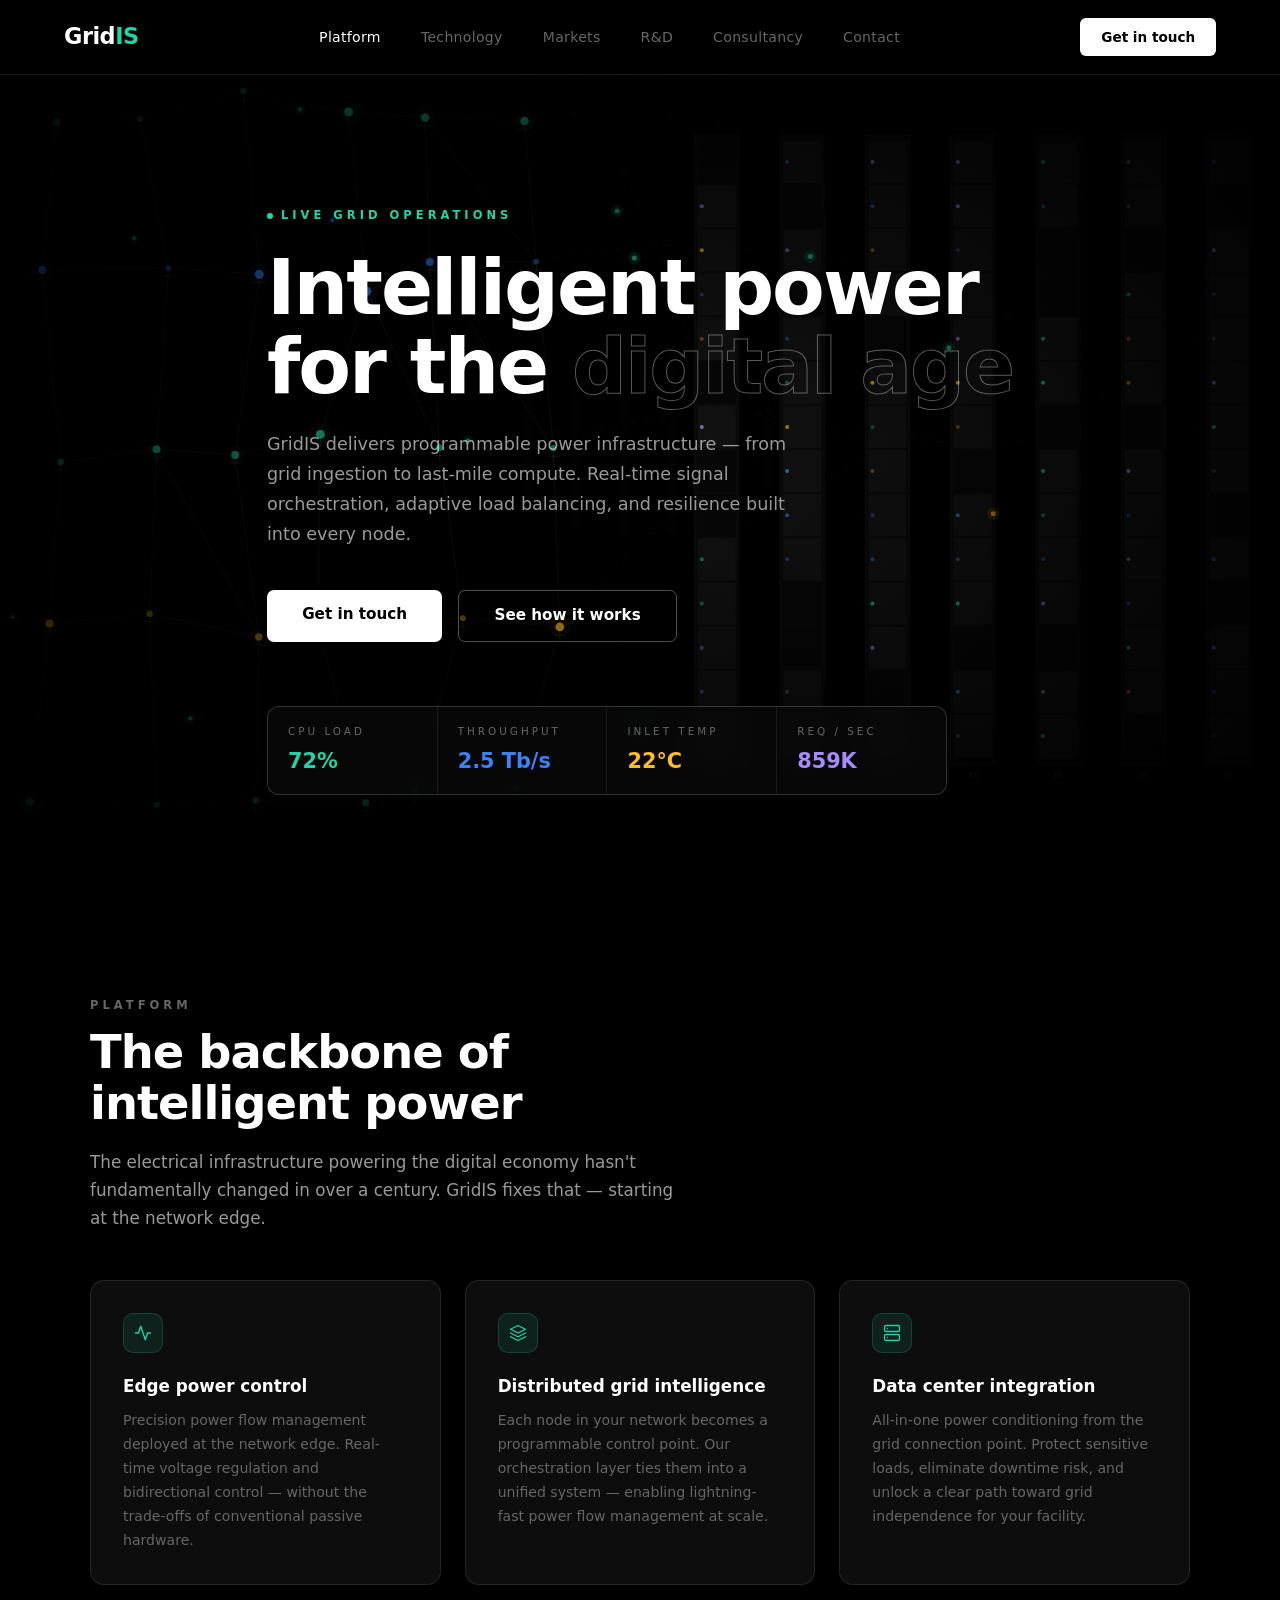
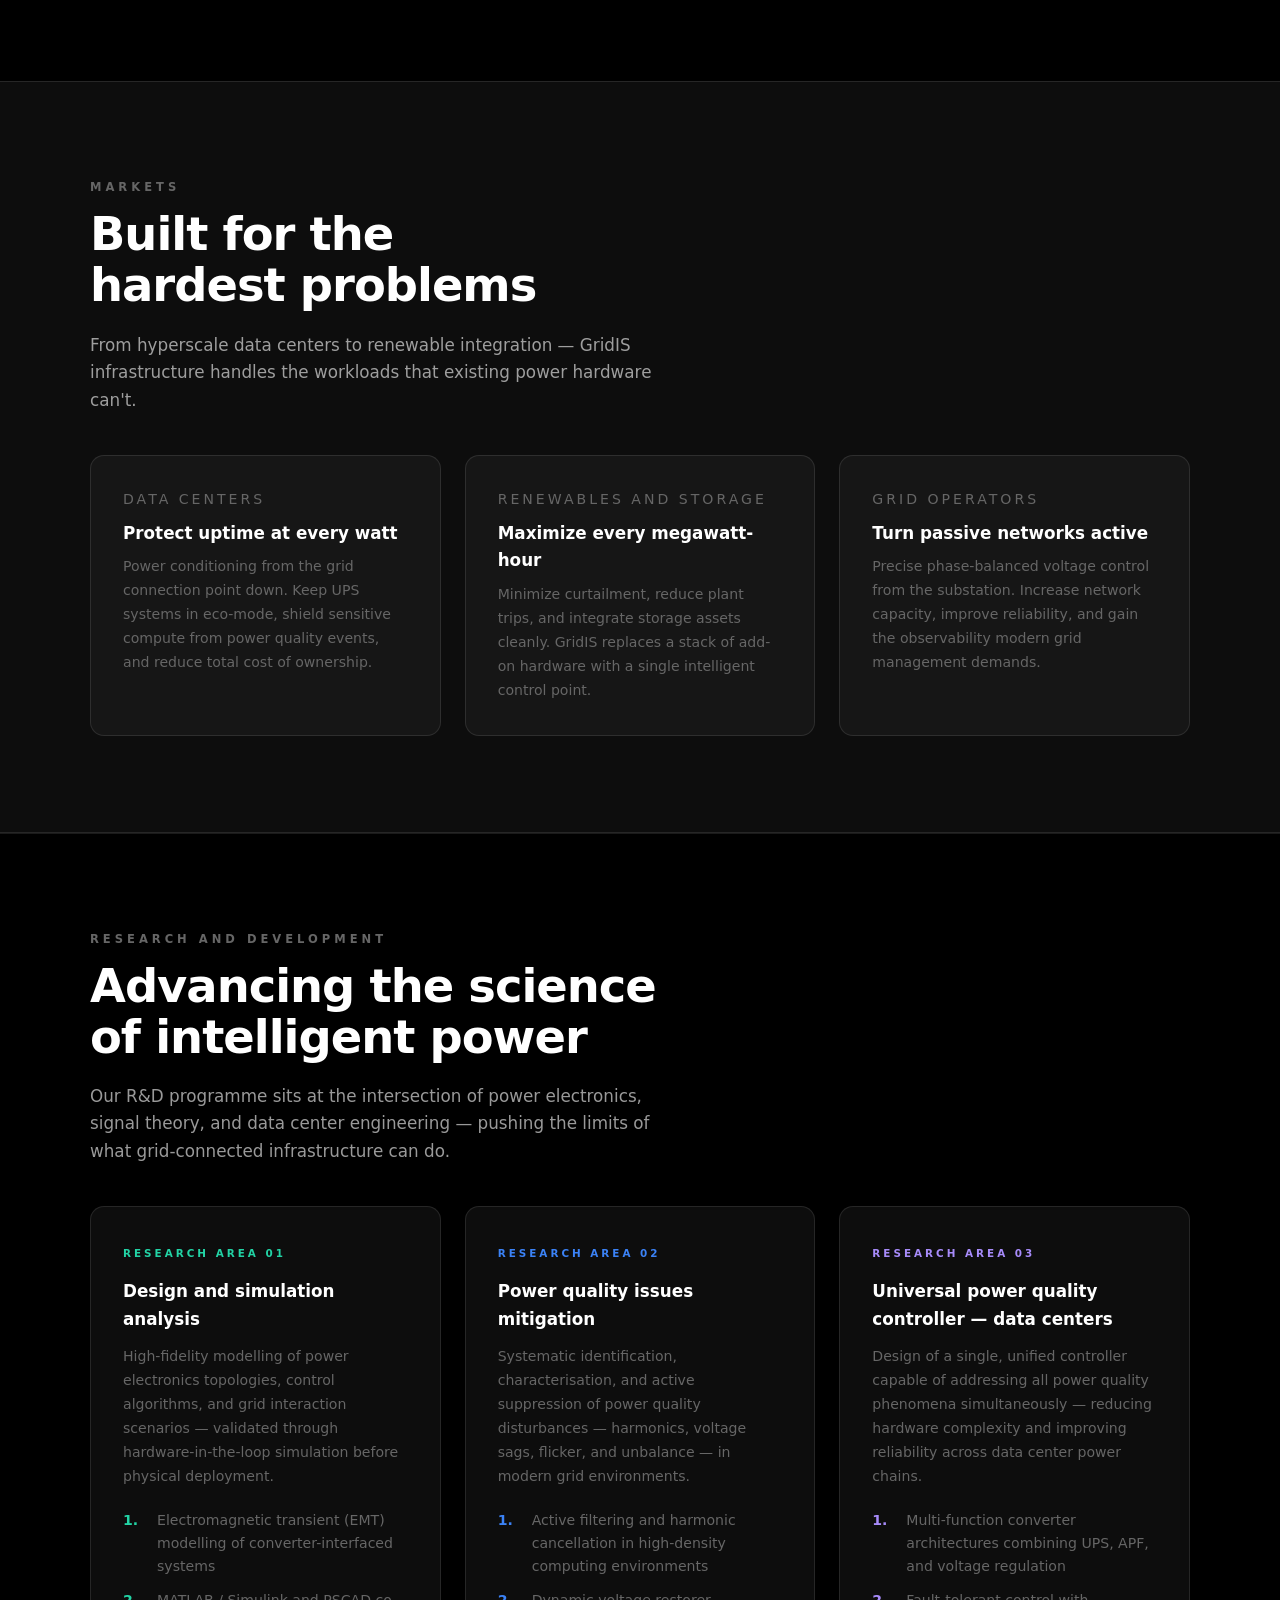
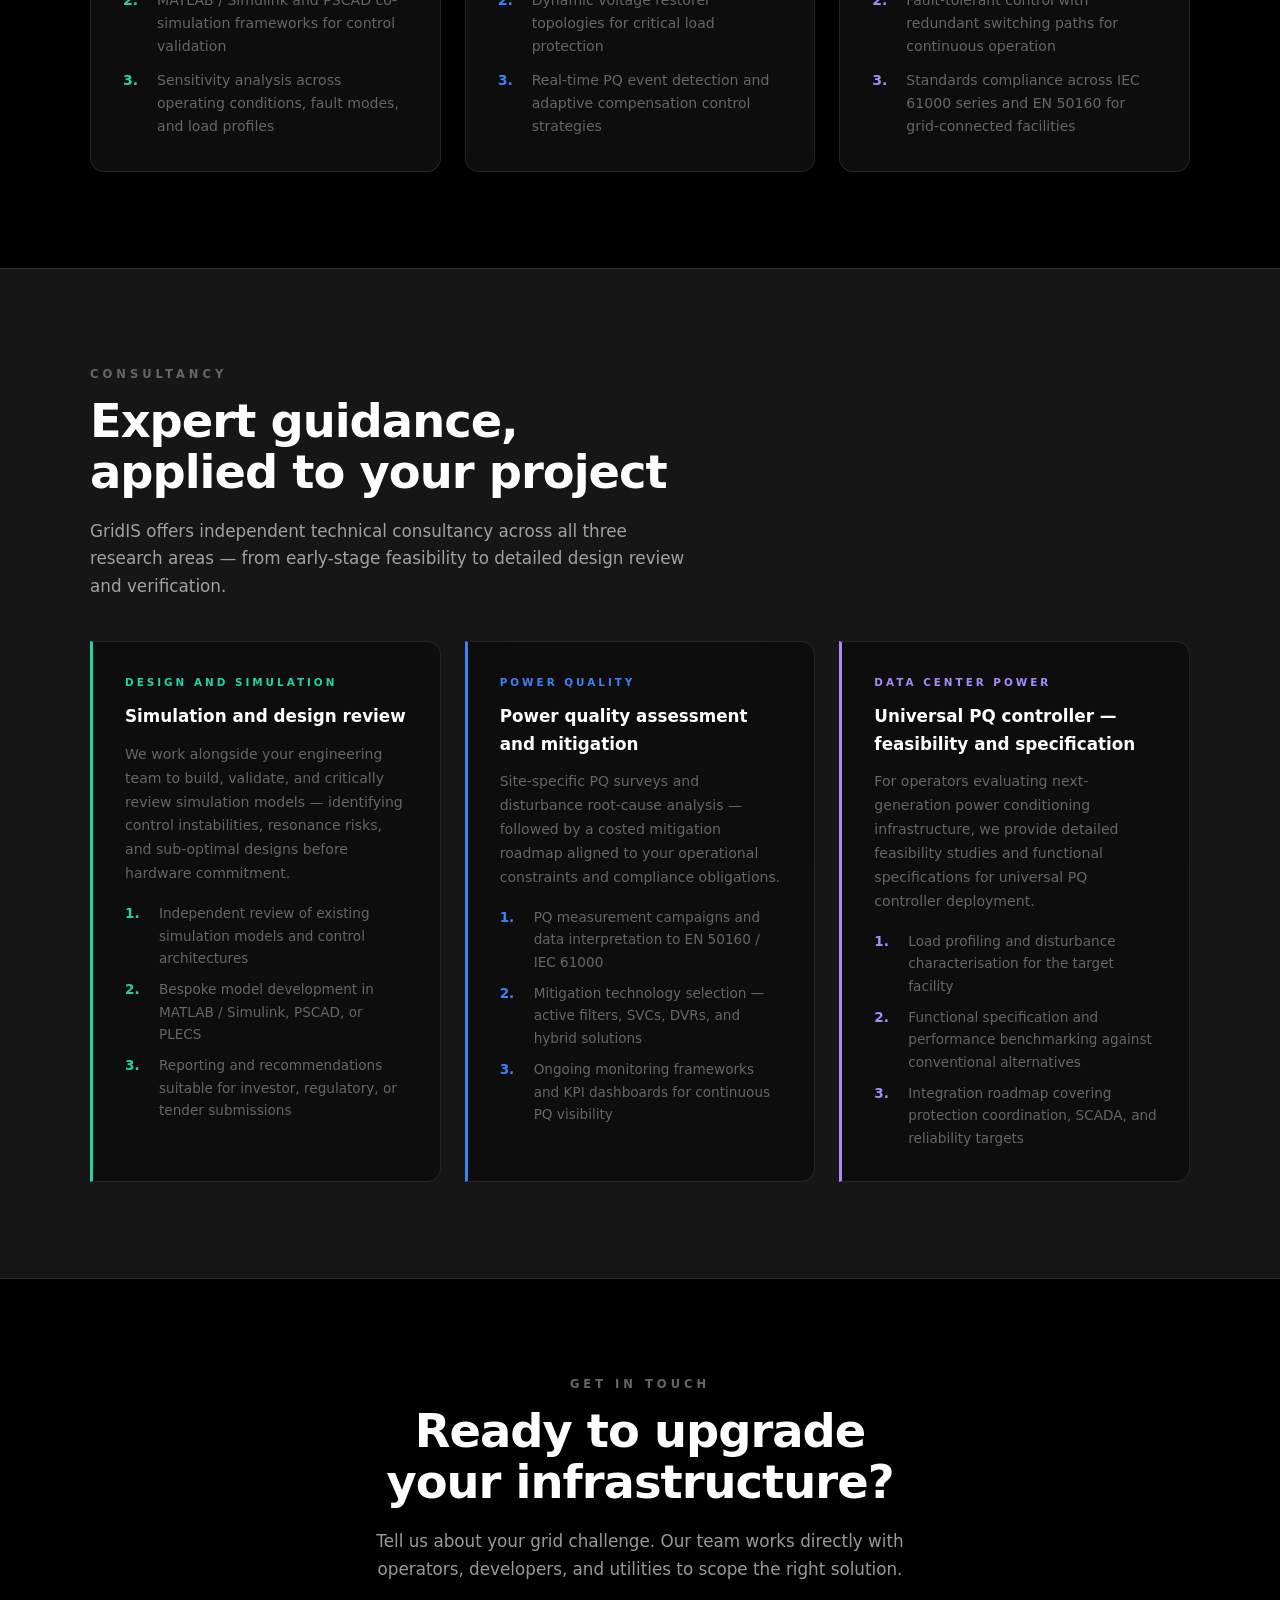
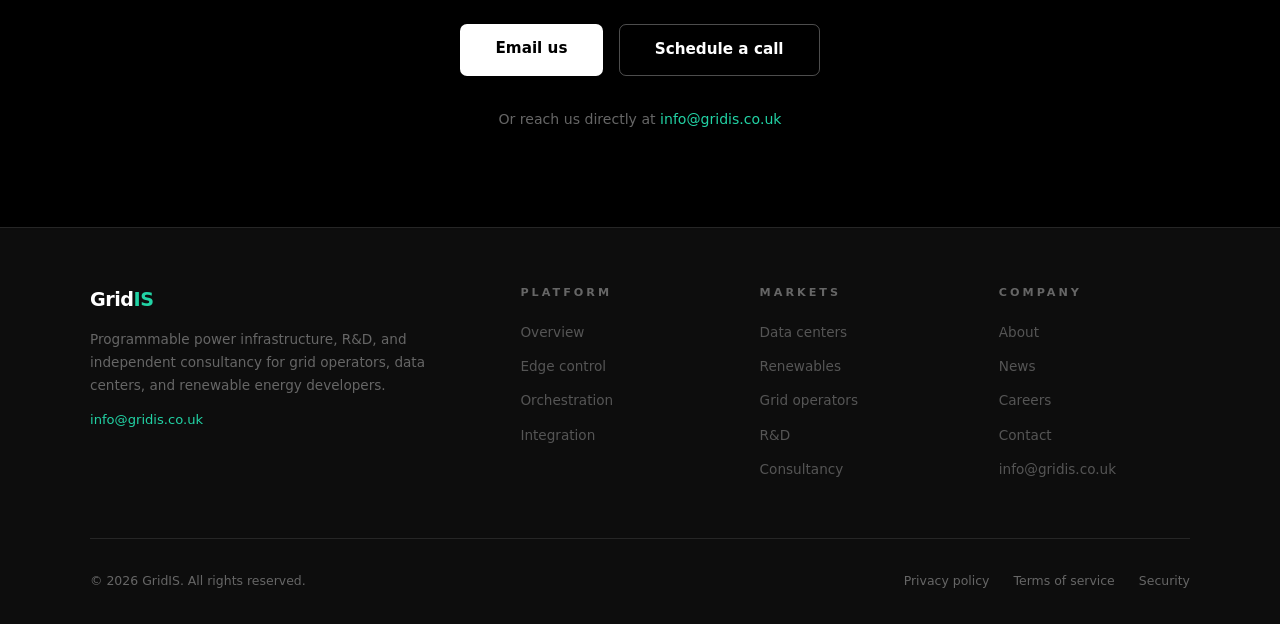
==== commit fff6763d: "Update email contact to info@gridis.co.uk" ====
--- a/index.html
+++ b/index.html
@@ -561,10 +561,10 @@
     <h2 style="text-align:center;">Ready to upgrade<br>your infrastructure?</h2>
     <p class="lead" style="margin:0 auto 2.5rem; text-align:center;">Tell us about your grid challenge. Our team works directly with operators, developers, and utilities to scope the right solution.</p>
     <div style="display:flex; gap:1rem; justify-content:center; flex-wrap:wrap; margin-bottom:2rem;">
-      <a class="btn-primary" href="mailto:infogridis@gmail.com">Email us</a>
+      <a class="btn-primary" href="mailto:info@gridis.co.uk">Email us</a>
       <a class="btn-outline" href="#">Schedule a call</a>
     </div>
-    <p style="font-size:.88rem; color:var(--muted);">Or reach us directly at <a href="mailto:infogridis@gmail.com" style="color:var(--teal); text-decoration:none;">infogridis@gmail.com</a></p>
+    <p style="font-size:.88rem; color:var(--muted);">Or reach us directly at <a href="mailto:info@gridis.co.uk" style="color:var(--teal); text-decoration:none;">info@gridis.co.uk</a></p>
   </div>
 </section>
 
@@ -574,7 +574,7 @@
       <div class="footer-col">
         <a class="logo" href="#" style="font-size:1.2rem; text-decoration:none; color:#fff; font-weight:900;">Grid<span style="color:var(--teal)">IS</span></a>
         <p class="footer-desc" style="margin-top:.75rem;">Programmable power infrastructure, R&amp;D, and independent consultancy for grid operators, data centers, and renewable energy developers.</p>
-        <p style="margin-top:.75rem; font-size:.82rem;"><a href="mailto:infogridis@gmail.com" style="color:var(--teal); text-decoration:none;">infogridis@gmail.com</a></p>
+        <p style="margin-top:.75rem; font-size:.82rem;"><a href="mailto:info@gridis.co.uk" style="color:var(--teal); text-decoration:none;">info@gridis.co.uk</a></p>
       </div>
       <div class="footer-col">
         <h5>Platform</h5>
@@ -602,7 +602,7 @@
           <li><a href="#news">News</a></li>
           <li><a href="#">Careers</a></li>
           <li><a href="#contact">Contact</a></li>
-          <li><a href="mailto:infogridis@gmail.com">infogridis@gmail.com</a></li>
+          <li><a href="mailto:info@gridis.co.uk">info@gridis.co.uk</a></li>
         </ul>
       </div>
     </div>
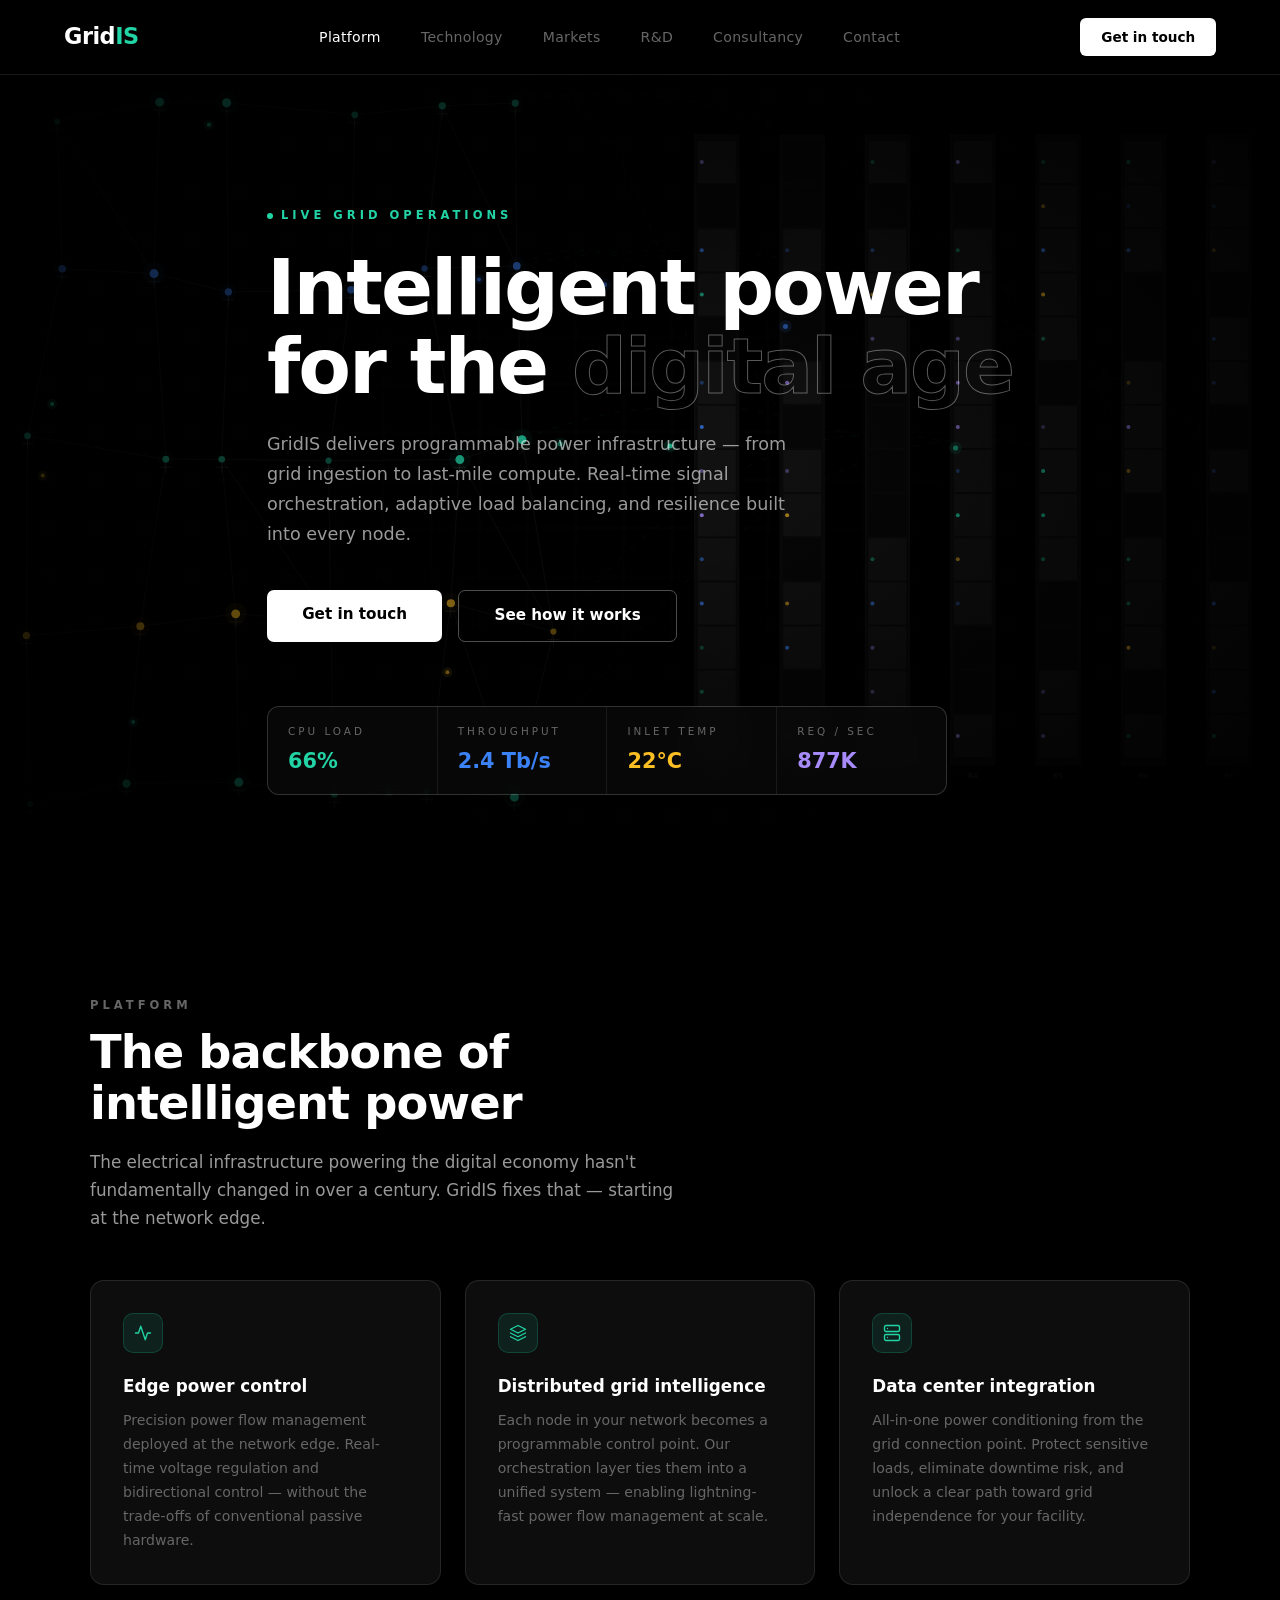
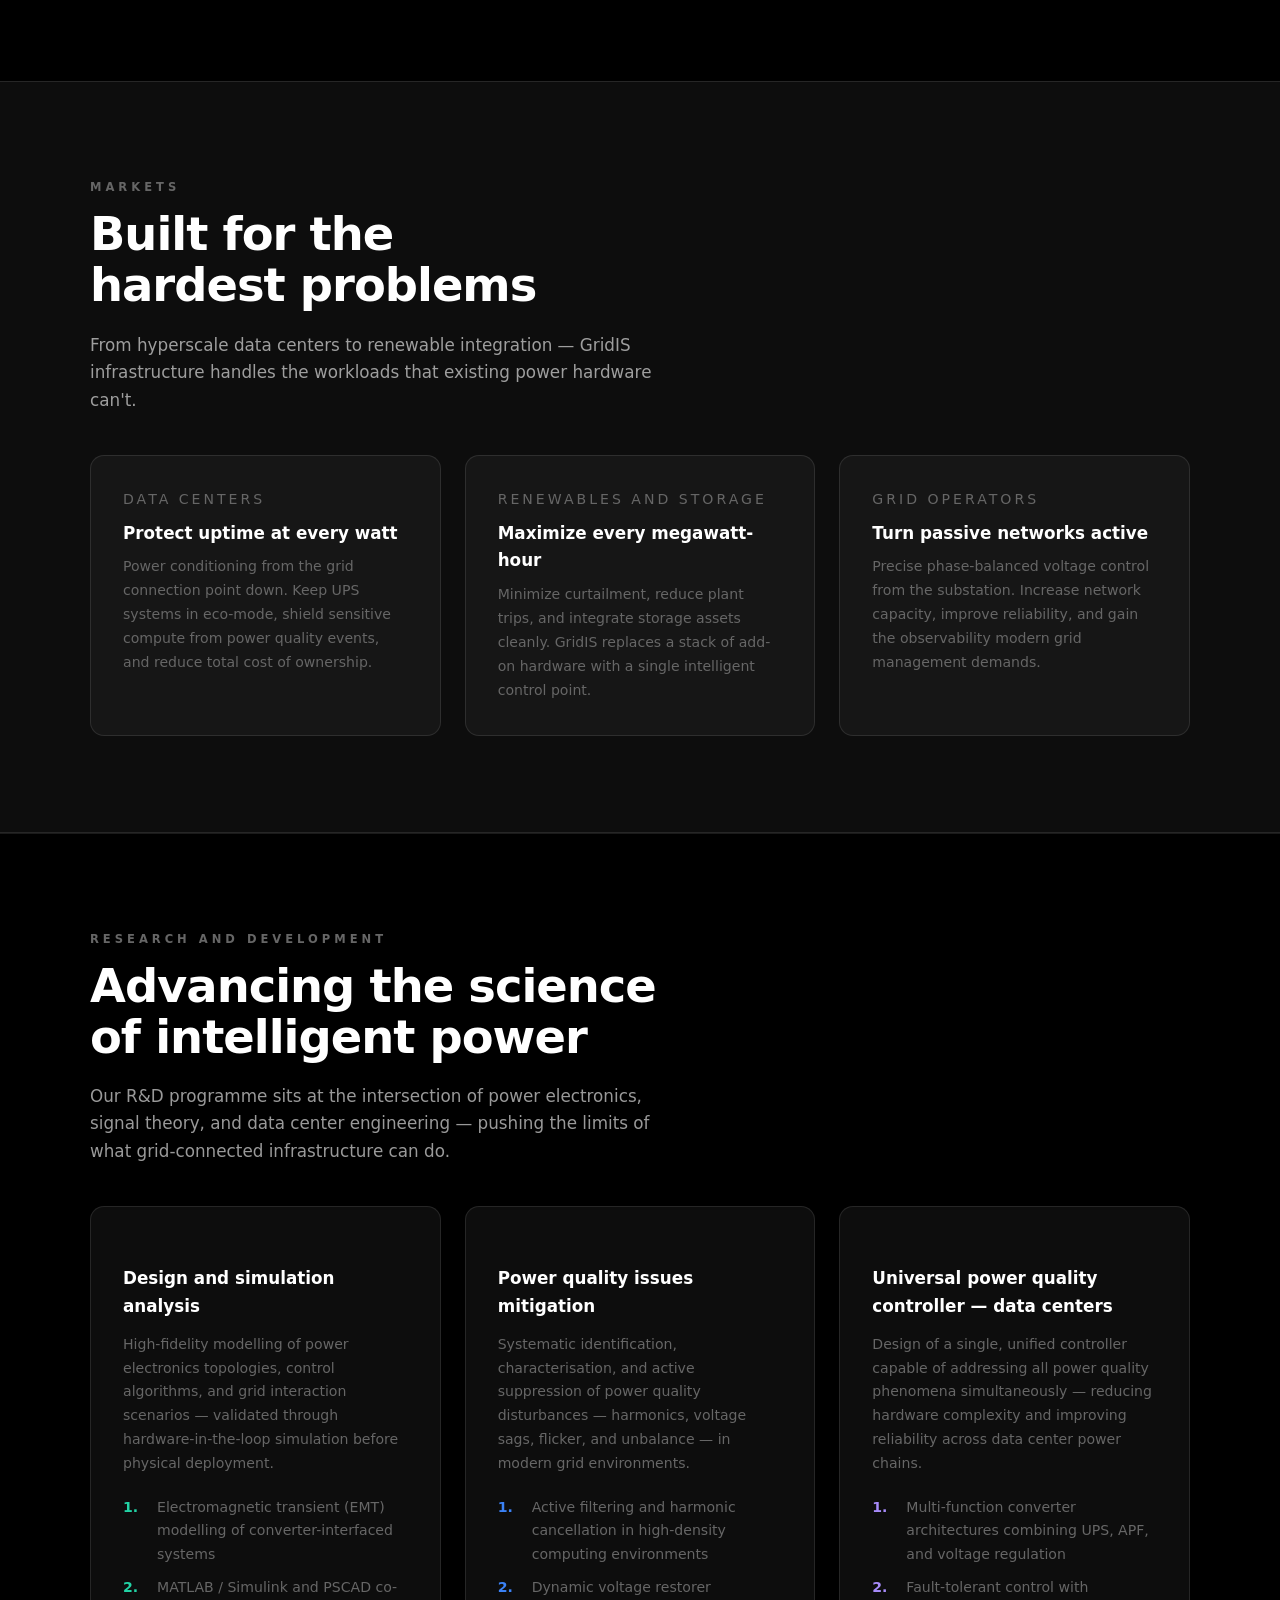
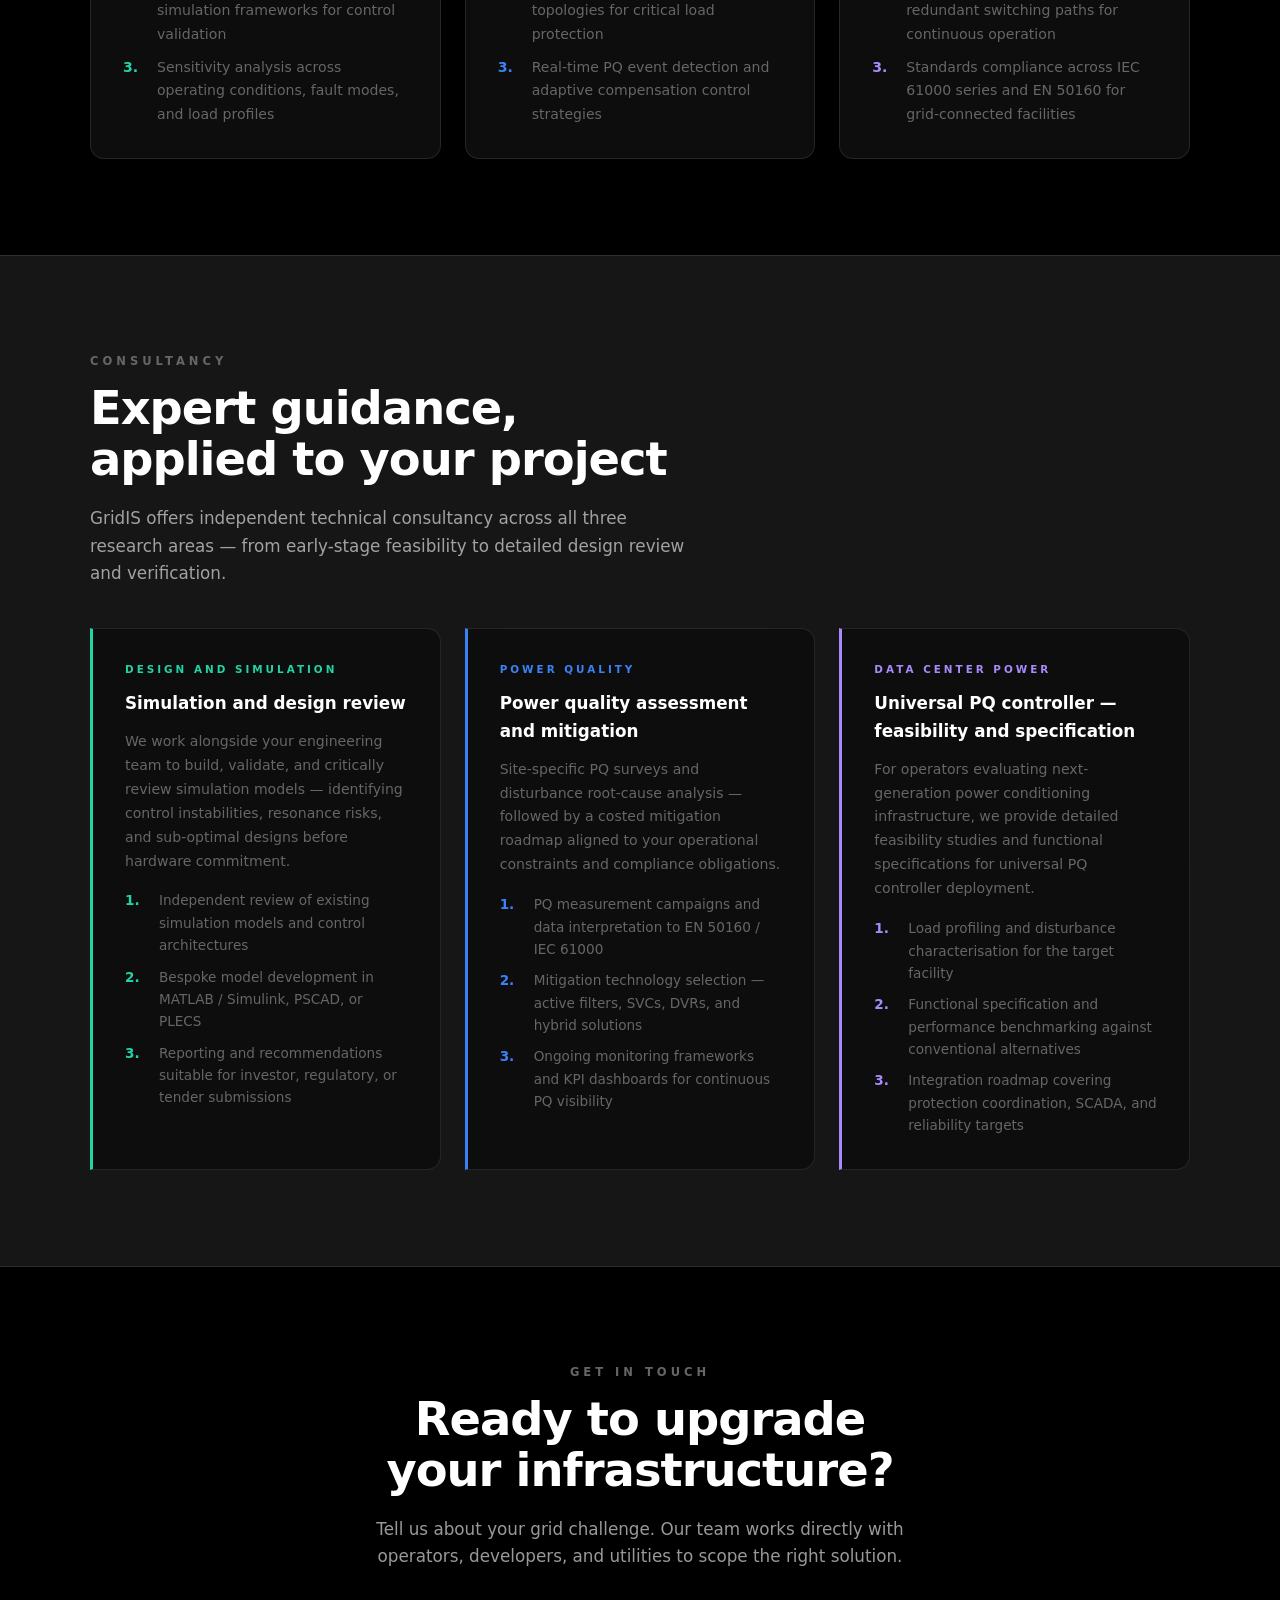
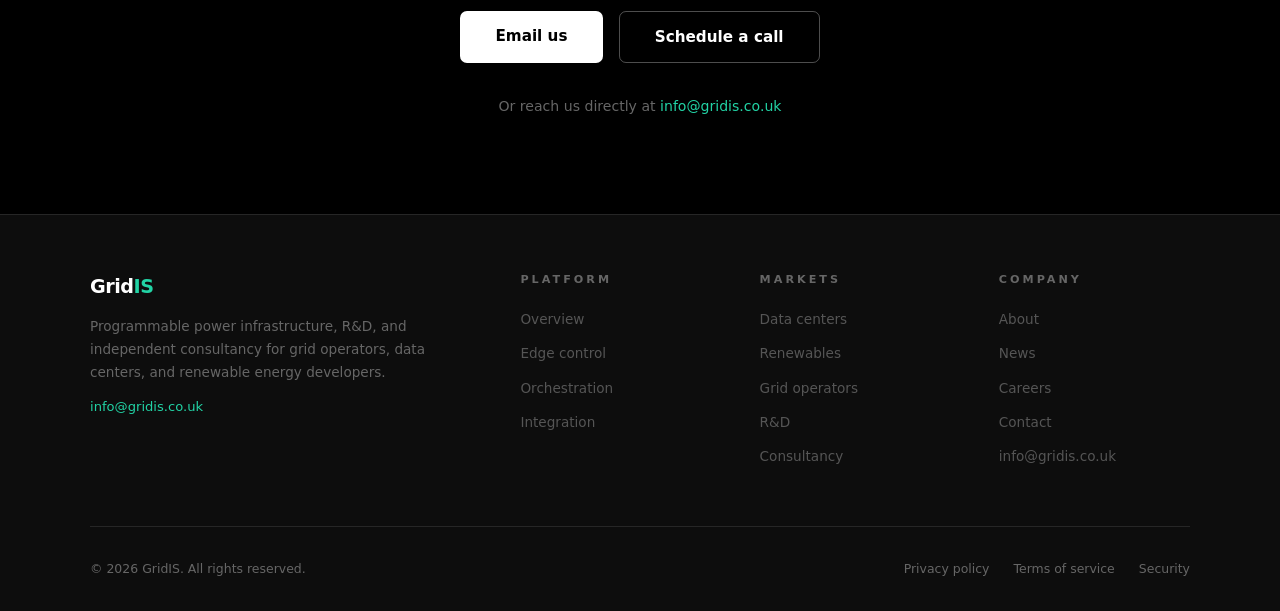
==== commit 19412307: "Remove research area labels from index.html Removed research area labels for better clarity." ====
--- a/index.html
+++ b/index.html
@@ -413,7 +413,6 @@
 
       <div style="background:var(--surface); border:1px solid var(--border); border-radius:14px; padding:2rem;">
         <div style="display:inline-flex; align-items:center; gap:8px; margin-bottom:1rem;">
-          <span style="font-size:.65rem; letter-spacing:3px; text-transform:uppercase; color:var(--teal); font-weight:600;">Research area 01</span>
         </div>
         <h3 style="font-size:1.05rem; margin-bottom:.75rem;">Design and simulation analysis</h3>
         <p style="color:var(--muted); font-size:.88rem; margin-bottom:1.25rem; line-height:1.7;">High-fidelity modelling of power electronics topologies, control algorithms, and grid interaction scenarios — validated through hardware-in-the-loop simulation before physical deployment.</p>
@@ -435,7 +434,6 @@
 
       <div style="background:var(--surface); border:1px solid var(--border); border-radius:14px; padding:2rem;">
         <div style="display:inline-flex; align-items:center; gap:8px; margin-bottom:1rem;">
-          <span style="font-size:.65rem; letter-spacing:3px; text-transform:uppercase; color:var(--blue); font-weight:600;">Research area 02</span>
         </div>
         <h3 style="font-size:1.05rem; margin-bottom:.75rem;">Power quality issues mitigation</h3>
         <p style="color:var(--muted); font-size:.88rem; margin-bottom:1.25rem; line-height:1.7;">Systematic identification, characterisation, and active suppression of power quality disturbances — harmonics, voltage sags, flicker, and unbalance — in modern grid environments.</p>
@@ -457,7 +455,6 @@
 
       <div style="background:var(--surface); border:1px solid var(--border); border-radius:14px; padding:2rem;">
         <div style="display:inline-flex; align-items:center; gap:8px; margin-bottom:1rem;">
-          <span style="font-size:.65rem; letter-spacing:3px; text-transform:uppercase; color:var(--purple); font-weight:600;">Research area 03</span>
         </div>
         <h3 style="font-size:1.05rem; margin-bottom:.75rem;">Universal power quality controller — data centers</h3>
         <p style="color:var(--muted); font-size:.88rem; margin-bottom:1.25rem; line-height:1.7;">Design of a single, unified controller capable of addressing all power quality phenomena simultaneously — reducing hardware complexity and improving reliability across data center power chains.</p>
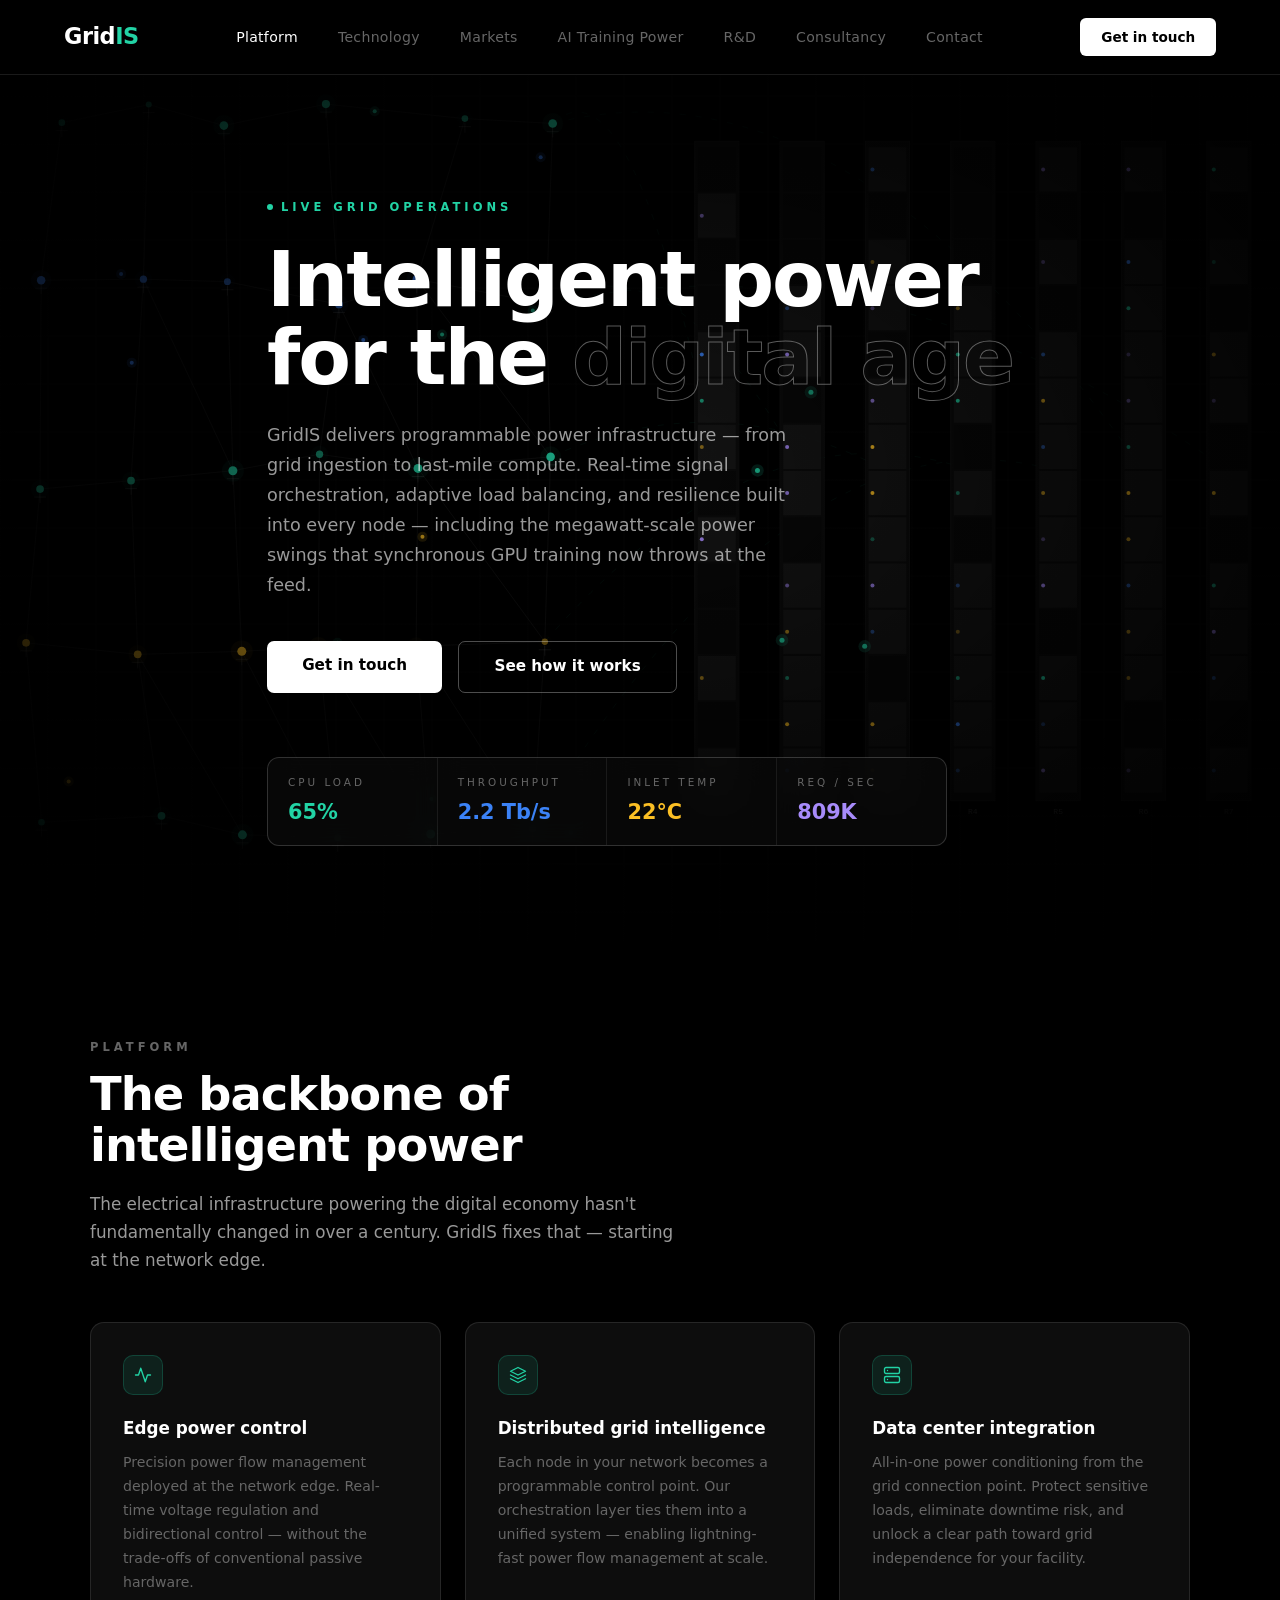
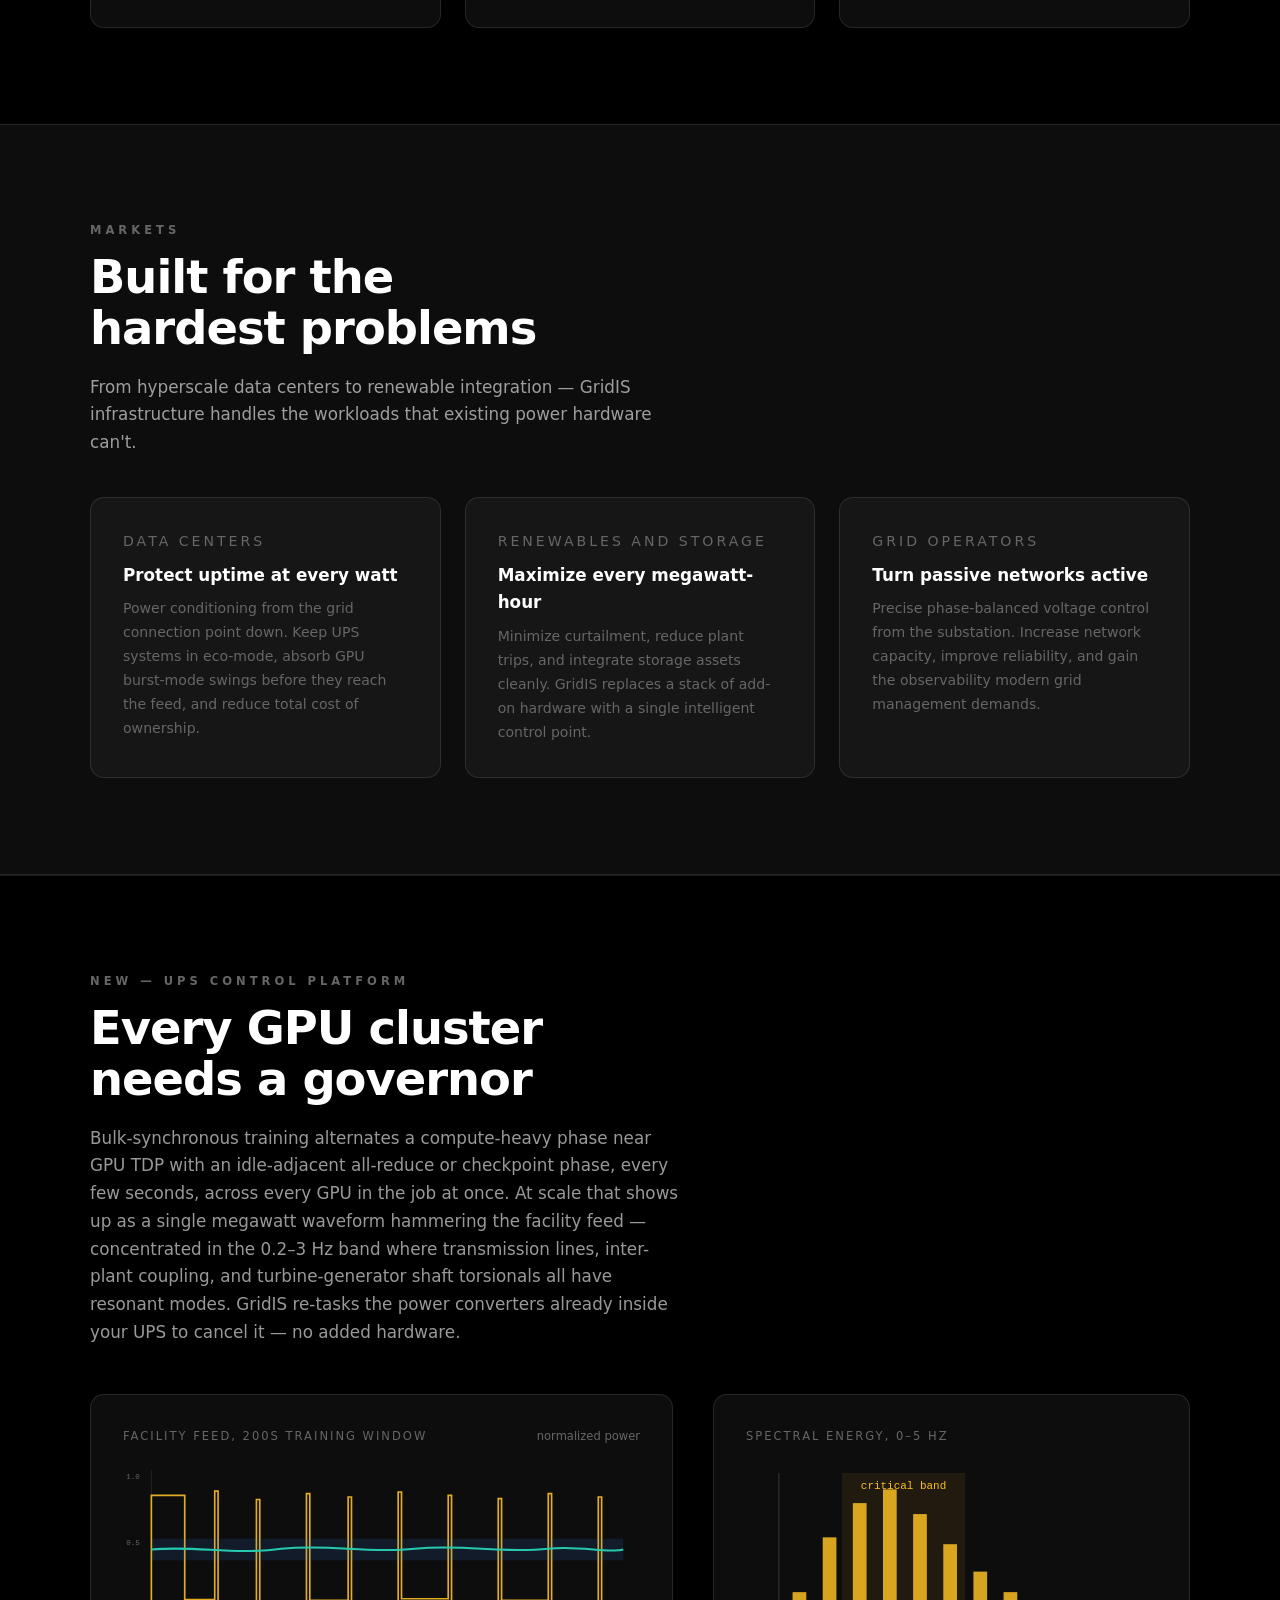
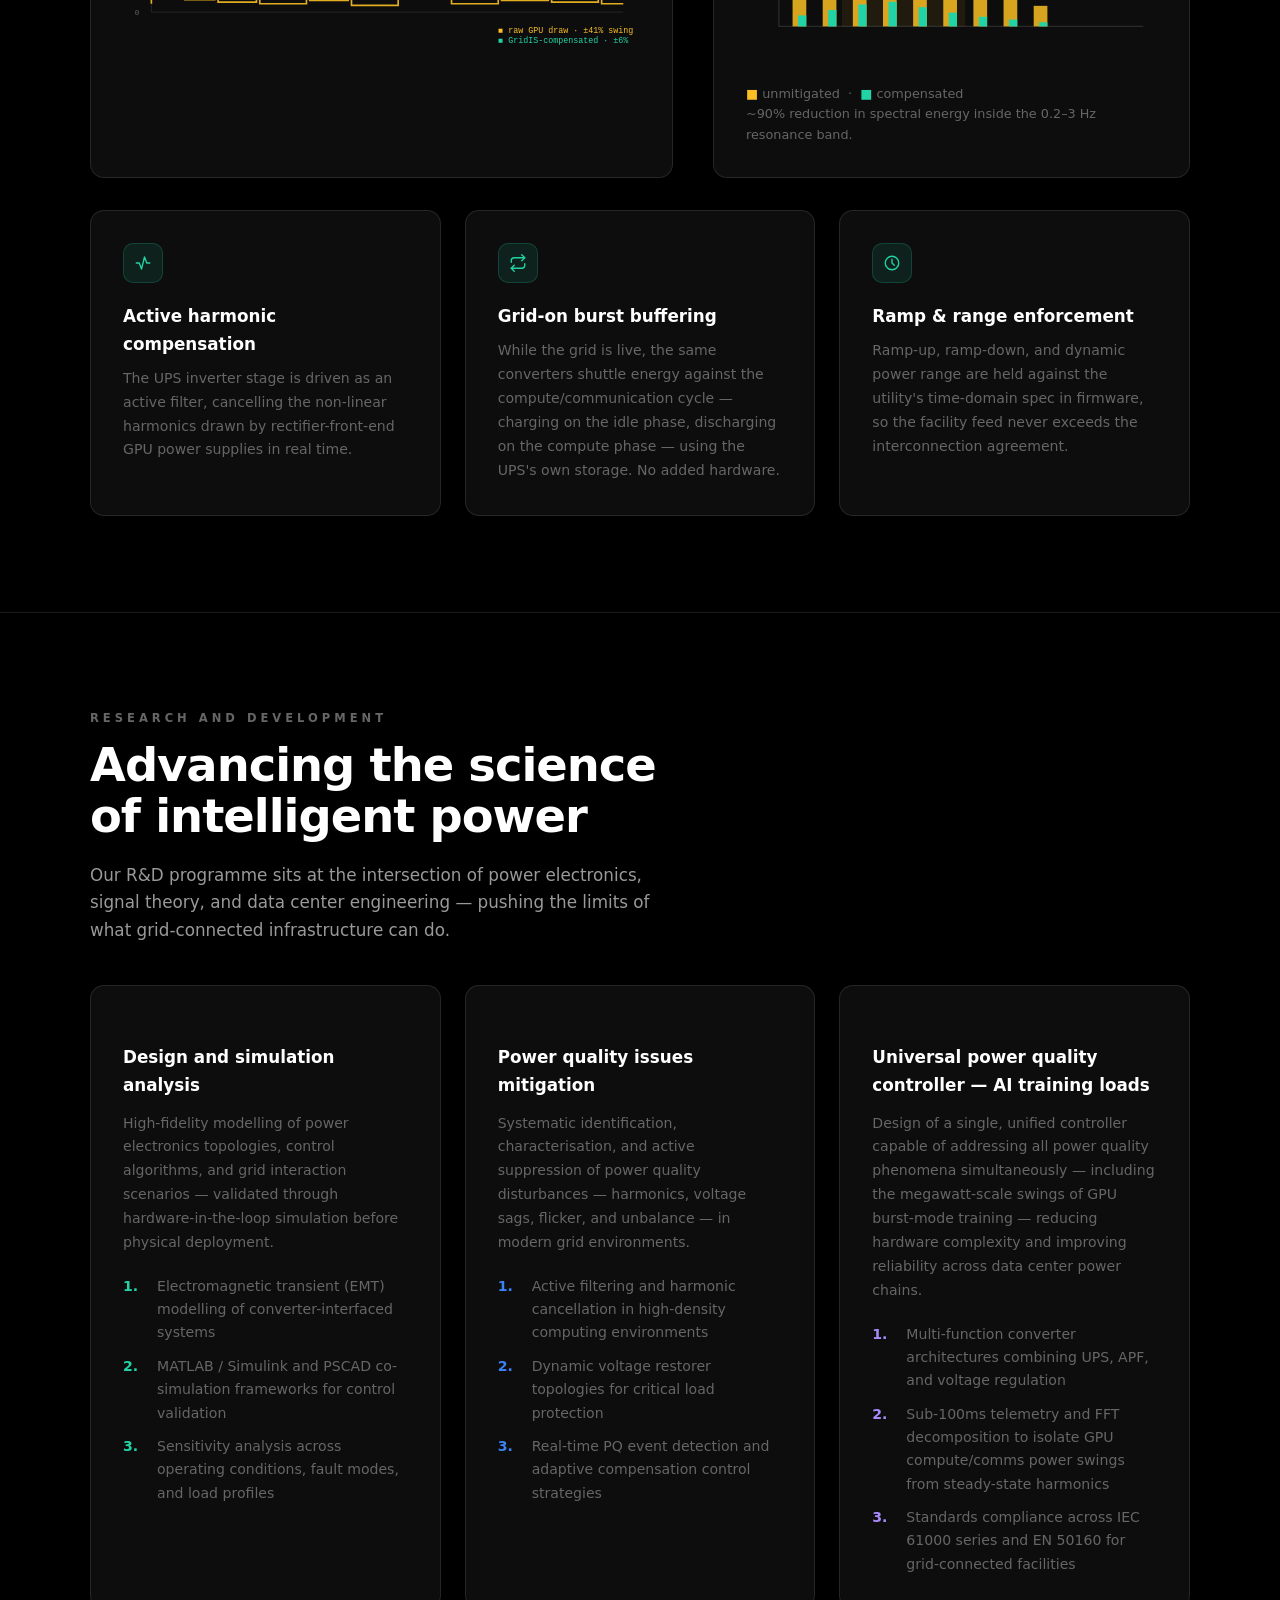
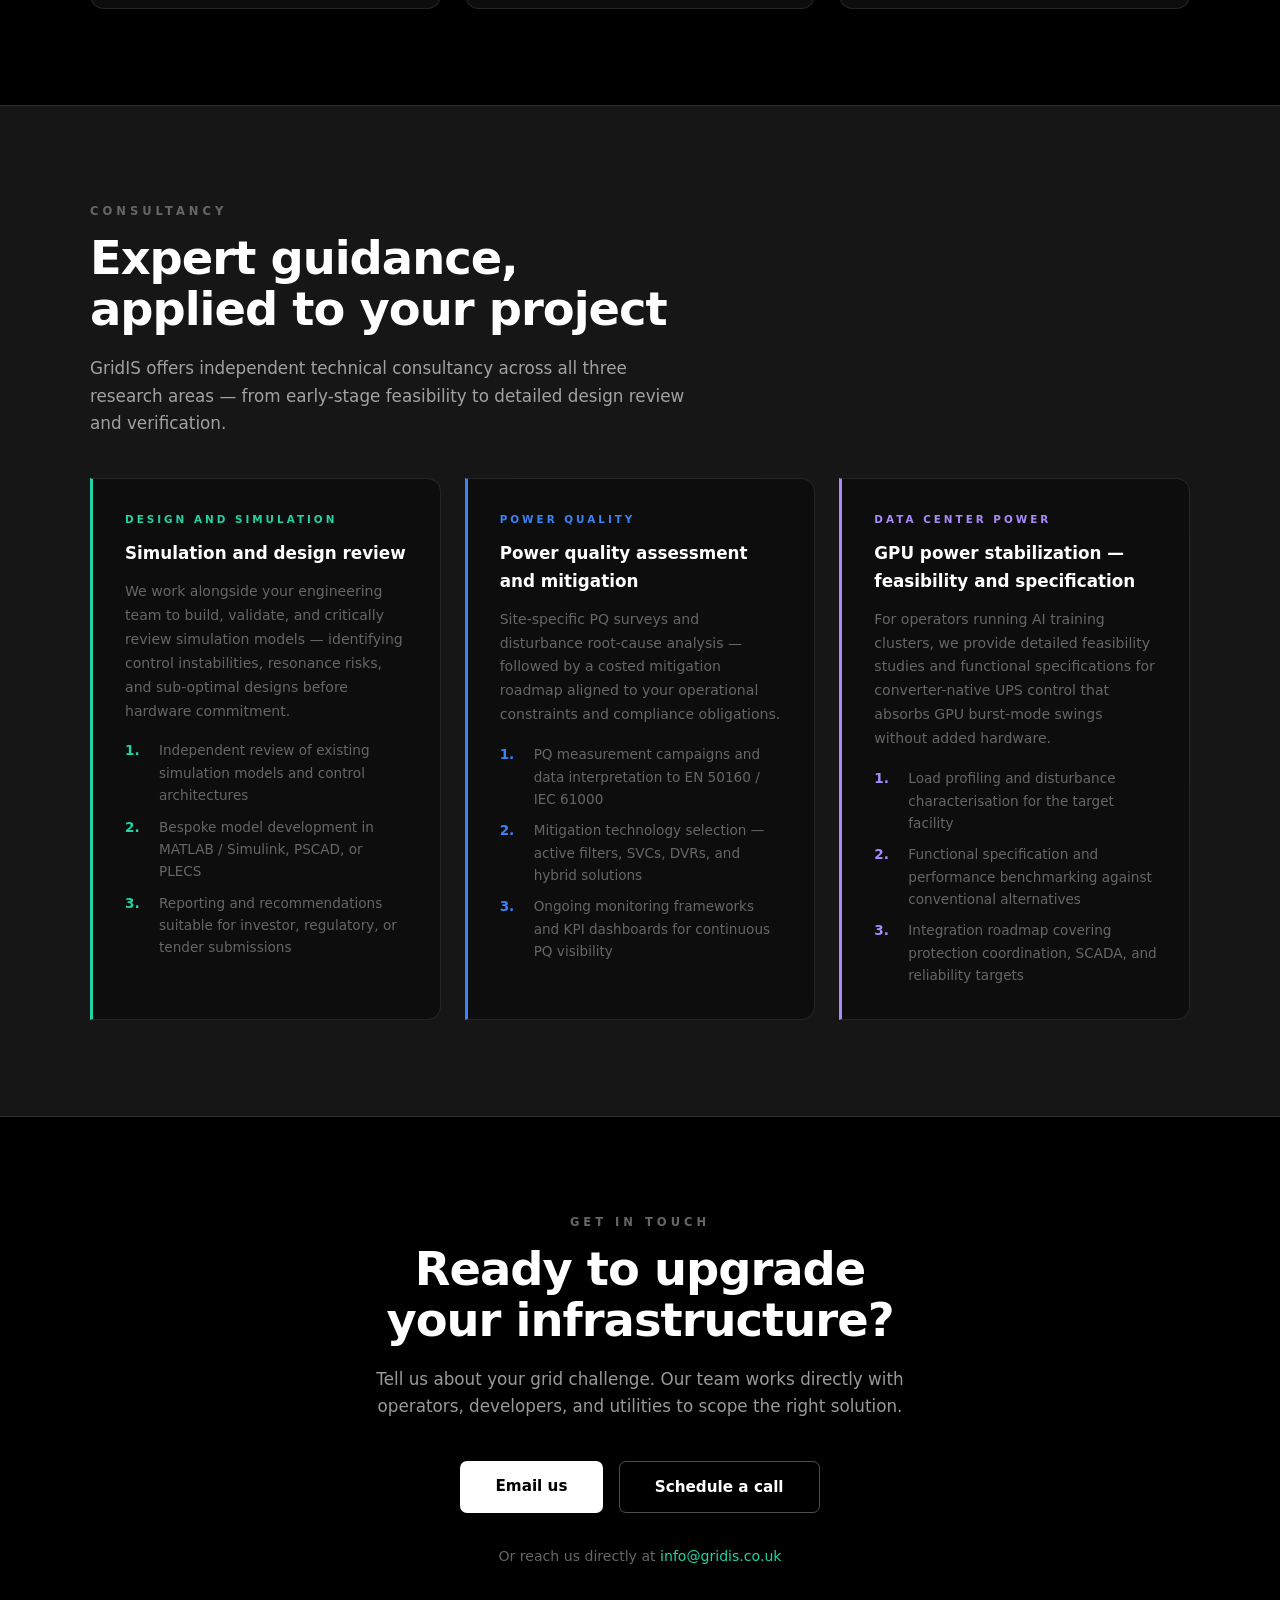
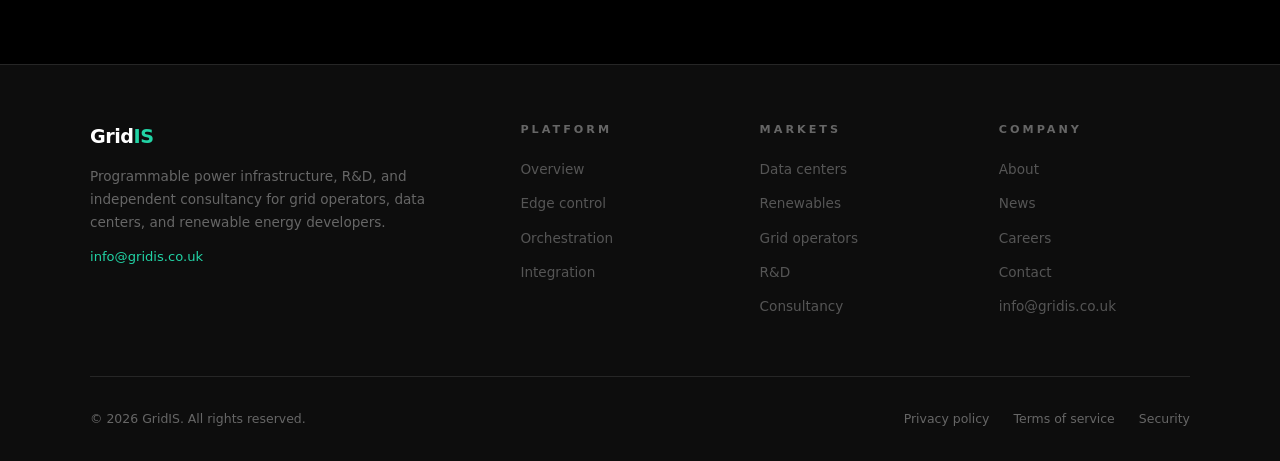
==== commit 8d33e2a6: "Enhance AI training power stabilization section Added a new section for AI training power stabilizat" ====
--- a/index.html
+++ b/index.html
@@ -297,6 +297,7 @@
     <li><a href="#" class="active">Platform</a></li>
     <li><a href="#technology">Technology</a></li>
     <li><a href="#markets">Markets</a></li>
+    <li><a href="#ai-power">AI Training Power</a></li>
     <li><a href="#research">R&amp;D</a></li>
     <li><a href="#consultancy">Consultancy</a></li>
     <li><a href="#contact">Contact</a></li>
@@ -316,7 +317,7 @@
       for the <em>digital age</em>
     </h1>
     <p class="lead">
-      GridIS delivers programmable power infrastructure — from grid ingestion to last-mile compute. Real-time signal orchestration, adaptive load balancing, and resilience built into every node.
+      GridIS delivers programmable power infrastructure — from grid ingestion to last-mile compute. Real-time signal orchestration, adaptive load balancing, and resilience built into every node — including the megawatt-scale power swings that synchronous GPU training now throws at the feed.
     </p>
     <div class="hero-cta">
       <a class="btn-primary" href="#contact">Get in touch</a>
@@ -386,7 +387,7 @@
       <div class="feature-card" style="background:var(--surface2);">
         <p class="card-tag">Data centers</p>
         <h3>Protect uptime at every watt</h3>
-        <p>Power conditioning from the grid connection point down. Keep UPS systems in eco-mode, shield sensitive compute from power quality events, and reduce total cost of ownership.</p>
+        <p>Power conditioning from the grid connection point down. Keep UPS systems in eco-mode, absorb GPU burst-mode swings before they reach the feed, and reduce total cost of ownership.</p>
       </div>
       <div class="feature-card" style="background:var(--surface2);">
         <p class="card-tag">Renewables and storage</p>
@@ -397,6 +398,107 @@
         <p class="card-tag">Grid operators</p>
         <h3>Turn passive networks active</h3>
         <p>Precise phase-balanced voltage control from the substation. Increase network capacity, improve reliability, and gain the observability modern grid management demands.</p>
+      </div>
+    </div>
+  </div>
+</section>
+
+<!-- AI TRAINING POWER STABILIZATION SECTION -->
+<section id="ai-power" style="background: var(--bg); border-top: 1px solid var(--border);">
+  <div class="container">
+    <p class="section-label">New — UPS control platform</p>
+    <h2>Every GPU cluster<br>needs a governor</h2>
+    <p class="lead">Bulk-synchronous training alternates a compute-heavy phase near GPU TDP with an idle-adjacent all-reduce or checkpoint phase, every few seconds, across every GPU in the job at once. At scale that shows up as a single megawatt waveform hammering the facility feed — concentrated in the 0.2–3&nbsp;Hz band where transmission lines, inter-plant coupling, and turbine-generator shaft torsionals all have resonant modes. GridIS re-tasks the power converters already inside your UPS to cancel it — no added hardware.</p>
+
+    <div style="display:grid; grid-template-columns: 1.1fr 0.9fr; gap:2.5rem; margin-top:3rem; align-items:stretch;">
+
+      <div style="background:var(--surface); border:1px solid var(--border); border-radius:14px; padding:2rem;">
+        <div style="display:flex; justify-content:space-between; align-items:baseline; margin-bottom:1rem; flex-wrap:wrap; gap:.5rem;">
+          <span style="font-size:.72rem; letter-spacing:2px; text-transform:uppercase; color:var(--muted);">Facility feed, 200s training window</span>
+          <span style="font-size:.72rem; color:var(--muted);">normalized power</span>
+        </div>
+        <svg viewBox="0 0 620 220" style="width:100%; height:auto; display:block;" xmlns="http://www.w3.org/2000/svg">
+          <line x1="34" y1="10" x2="34" y2="180" stroke="rgba(255,255,255,0.12)" stroke-width="1"/>
+          <line x1="34" y1="180" x2="600" y2="180" stroke="rgba(255,255,255,0.12)" stroke-width="1"/>
+          <text x="4" y="20" font-family="monospace" font-size="9" fill="#666">1.0</text>
+          <text x="4" y="100" font-family="monospace" font-size="9" fill="#666">0.5</text>
+          <text x="14" y="184" font-family="monospace" font-size="9" fill="#666">0</text>
+
+          <!-- raw GPU power draw, unmitigated -->
+          <path d="M34,170 L34,40 L74,40 L74,165 L110,165 L110,35 L114,35 L114,168 L160,168 L160,45 L164,45 L164,170 L220,170 L220,38 L224,38 L224,166 L270,166 L270,42 L274,42 L274,172 L330,172 L330,36 L334,36 L334,164 L390,164 L390,40 L394,40 L394,170 L450,170 L450,44 L454,44 L454,166 L510,166 L510,38 L514,38 L514,168 L570,168 L570,42 L574,42 L574,170 L600,170"
+                fill="none" stroke="var(--amber)" stroke-width="2" opacity="0.9"/>
+
+          <!-- compensated output -->
+          <path d="M34,105 C90,100 130,112 190,104 C250,98 290,110 350,104 C410,98 450,110 510,104 C550,100 580,110 600,105"
+                fill="none" stroke="var(--teal)" stroke-width="2.5"/>
+
+          <!-- utility dynamic-range band -->
+          <rect x="34" y="92" width="566" height="26" fill="var(--blue)" opacity="0.12"/>
+
+          <text x="450" y="205" font-family="monospace" font-size="10" fill="var(--amber)">■ raw GPU draw · ±41% swing</text>
+          <text x="450" y="217" font-family="monospace" font-size="10" fill="var(--teal)">■ GridIS-compensated · ±6%</text>
+        </svg>
+      </div>
+
+      <div style="background:var(--surface); border:1px solid var(--border); border-radius:14px; padding:2rem; display:flex; flex-direction:column;">
+        <div style="font-size:.72rem; letter-spacing:2px; text-transform:uppercase; color:var(--muted); margin-bottom:1rem;">Spectral energy, 0–5 Hz</div>
+        <svg viewBox="0 0 300 150" style="width:100%; height:auto; flex-grow:1;" xmlns="http://www.w3.org/2000/svg">
+          <line x1="24" y1="8" x2="24" y2="120" stroke="rgba(255,255,255,0.12)" stroke-width="1"/>
+          <line x1="24" y1="120" x2="290" y2="120" stroke="rgba(255,255,255,0.12)" stroke-width="1"/>
+          <rect x="70" y="8" width="90" height="112" fill="var(--amber)" opacity="0.08"/>
+          <text x="115" y="20" text-anchor="middle" font-family="monospace" font-size="8" fill="var(--amber)">critical band</text>
+
+          <g fill="var(--amber)" opacity="0.85">
+            <rect x="34" y="95" width="10" height="25"/>
+            <rect x="56" y="55" width="10" height="65"/>
+            <rect x="78" y="30" width="10" height="90"/>
+            <rect x="100" y="20" width="10" height="100"/>
+            <rect x="122" y="38" width="10" height="82"/>
+            <rect x="144" y="60" width="10" height="60"/>
+            <rect x="166" y="80" width="10" height="40"/>
+            <rect x="188" y="95" width="10" height="25"/>
+            <rect x="210" y="105" width="10" height="15"/>
+          </g>
+          <g fill="var(--teal)">
+            <rect x="38" y="112" width="6" height="8"/>
+            <rect x="60" y="108" width="6" height="12"/>
+            <rect x="82" y="104" width="6" height="16"/>
+            <rect x="104" y="102" width="6" height="18"/>
+            <rect x="126" y="106" width="6" height="14"/>
+            <rect x="148" y="110" width="6" height="10"/>
+            <rect x="170" y="113" width="6" height="7"/>
+            <rect x="192" y="115" width="6" height="5"/>
+            <rect x="214" y="117" width="6" height="3"/>
+          </g>
+        </svg>
+        <div style="margin-top:1rem; font-size:.8rem; color:var(--muted); line-height:1.6;">
+          <span style="color:var(--amber);">■</span> unmitigated &nbsp;·&nbsp; <span style="color:var(--teal);">■</span> compensated<br>
+          ~90% reduction in spectral energy inside the 0.2–3&nbsp;Hz resonance band.
+        </div>
+      </div>
+    </div>
+
+    <div class="features-grid" style="margin-top:2rem;">
+      <div class="feature-card">
+        <div class="feature-icon">
+          <svg viewBox="0 0 24 24" fill="none" stroke="currentColor" stroke-width="1.8" stroke-linecap="round" stroke-linejoin="round"><path d="M3 12h4l3 8 4-16 3 8h4"/></svg>
+        </div>
+        <h3>Active harmonic compensation</h3>
+        <p>The UPS inverter stage is driven as an active filter, cancelling the non-linear harmonics drawn by rectifier-front-end GPU power supplies in real time.</p>
+      </div>
+      <div class="feature-card">
+        <div class="feature-icon">
+          <svg viewBox="0 0 24 24" fill="none" stroke="currentColor" stroke-width="1.8" stroke-linecap="round" stroke-linejoin="round"><path d="M17 1l4 4-4 4"/><path d="M3 11V9a4 4 0 014-4h14"/><path d="M7 23l-4-4 4-4"/><path d="M21 13v2a4 4 0 01-4 4H3"/></svg>
+        </div>
+        <h3>Grid-on burst buffering</h3>
+        <p>While the grid is live, the same converters shuttle energy against the compute/communication cycle — charging on the idle phase, discharging on the compute phase — using the UPS's own storage. No added hardware.</p>
+      </div>
+      <div class="feature-card">
+        <div class="feature-icon">
+          <svg viewBox="0 0 24 24" fill="none" stroke="currentColor" stroke-width="1.8" stroke-linecap="round" stroke-linejoin="round"><circle cx="12" cy="12" r="9"/><path d="M12 7v5l3 3"/></svg>
+        </div>
+        <h3>Ramp &amp; range enforcement</h3>
+        <p>Ramp-up, ramp-down, and dynamic power range are held against the utility's time-domain spec in firmware, so the facility feed never exceeds the interconnection agreement.</p>
       </div>
     </div>
   </div>
@@ -456,8 +558,8 @@
       <div style="background:var(--surface); border:1px solid var(--border); border-radius:14px; padding:2rem;">
         <div style="display:inline-flex; align-items:center; gap:8px; margin-bottom:1rem;">
         </div>
-        <h3 style="font-size:1.05rem; margin-bottom:.75rem;">Universal power quality controller — data centers</h3>
-        <p style="color:var(--muted); font-size:.88rem; margin-bottom:1.25rem; line-height:1.7;">Design of a single, unified controller capable of addressing all power quality phenomena simultaneously — reducing hardware complexity and improving reliability across data center power chains.</p>
+        <h3 style="font-size:1.05rem; margin-bottom:.75rem;">Universal power quality controller — AI training loads</h3>
+        <p style="color:var(--muted); font-size:.88rem; margin-bottom:1.25rem; line-height:1.7;">Design of a single, unified controller capable of addressing all power quality phenomena simultaneously — including the megawatt-scale swings of GPU burst-mode training — reducing hardware complexity and improving reliability across data center power chains.</p>
         <ul style="list-style:none; display:flex; flex-direction:column; gap:.65rem;">
           <li style="display:flex; gap:.75rem; align-items:flex-start; font-size:.88rem; color:var(--muted);">
             <span style="color:var(--purple); font-weight:700; flex-shrink:0; min-width:22px;">1.</span>
@@ -465,7 +567,7 @@
           </li>
           <li style="display:flex; gap:.75rem; align-items:flex-start; font-size:.88rem; color:var(--muted);">
             <span style="color:var(--purple); font-weight:700; flex-shrink:0; min-width:22px;">2.</span>
-            <span>Fault-tolerant control with redundant switching paths for continuous operation</span>
+            <span>Sub-100ms telemetry and FFT decomposition to isolate GPU compute/comms power swings from steady-state harmonics</span>
           </li>
           <li style="display:flex; gap:.75rem; align-items:flex-start; font-size:.88rem; color:var(--muted);">
             <span style="color:var(--purple); font-weight:700; flex-shrink:0; min-width:22px;">3.</span>
@@ -529,8 +631,8 @@
 
       <div style="background:var(--surface); border:1px solid var(--border); border-left: 3px solid var(--purple); border-radius:0 14px 14px 0; padding:2rem;">
         <p style="font-size:.65rem; letter-spacing:3px; text-transform:uppercase; color:var(--purple); font-weight:600; margin-bottom:.75rem;">Data center power</p>
-        <h3 style="font-size:1.05rem; margin-bottom:.75rem;">Universal PQ controller — feasibility and specification</h3>
-        <p style="color:var(--muted); font-size:.88rem; line-height:1.7; margin-bottom:1rem;">For operators evaluating next-generation power conditioning infrastructure, we provide detailed feasibility studies and functional specifications for universal PQ controller deployment.</p>
+        <h3 style="font-size:1.05rem; margin-bottom:.75rem;">GPU power stabilization — feasibility and specification</h3>
+        <p style="color:var(--muted); font-size:.88rem; line-height:1.7; margin-bottom:1rem;">For operators running AI training clusters, we provide detailed feasibility studies and functional specifications for converter-native UPS control that absorbs GPU burst-mode swings without added hardware.</p>
         <ul style="list-style:none; display:flex; flex-direction:column; gap:.55rem;">
           <li style="display:flex; gap:.75rem; align-items:flex-start; font-size:.85rem; color:var(--muted);">
             <span style="color:var(--purple); font-weight:700; flex-shrink:0; min-width:22px;">1.</span>
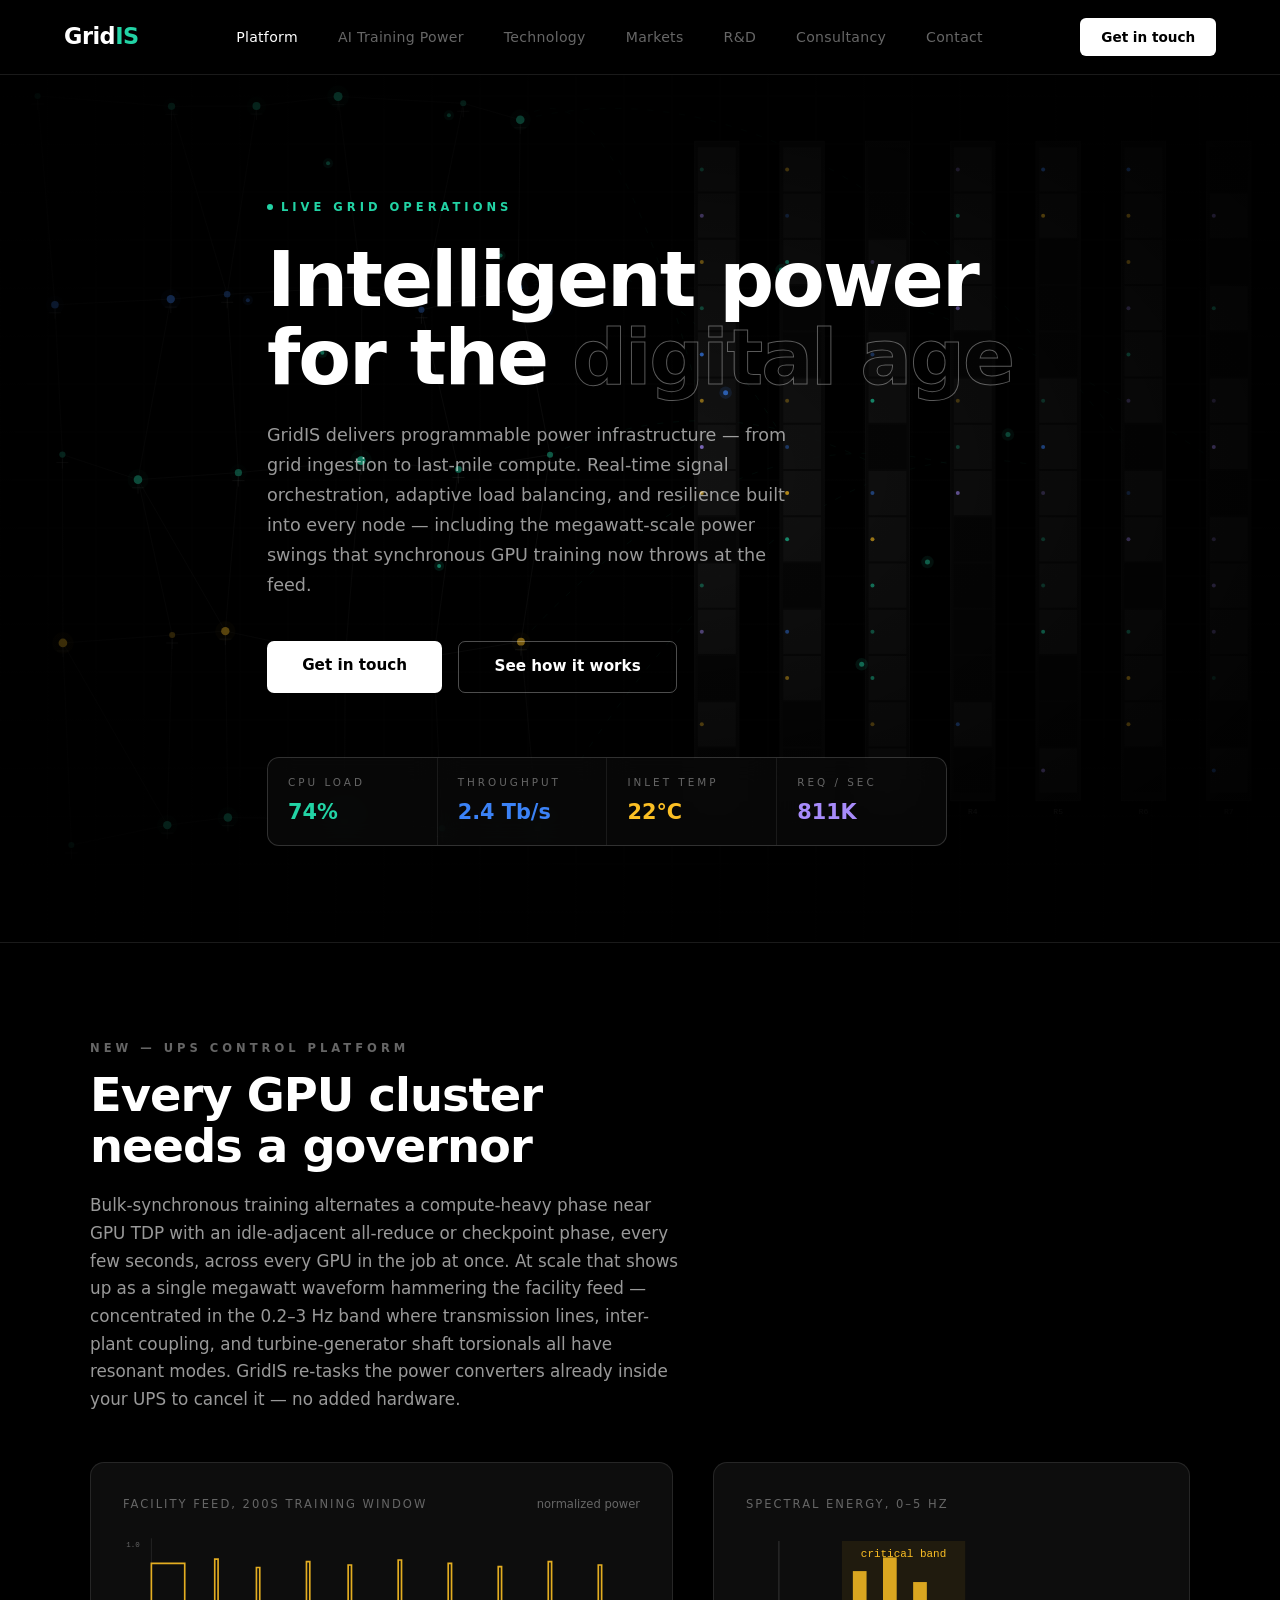
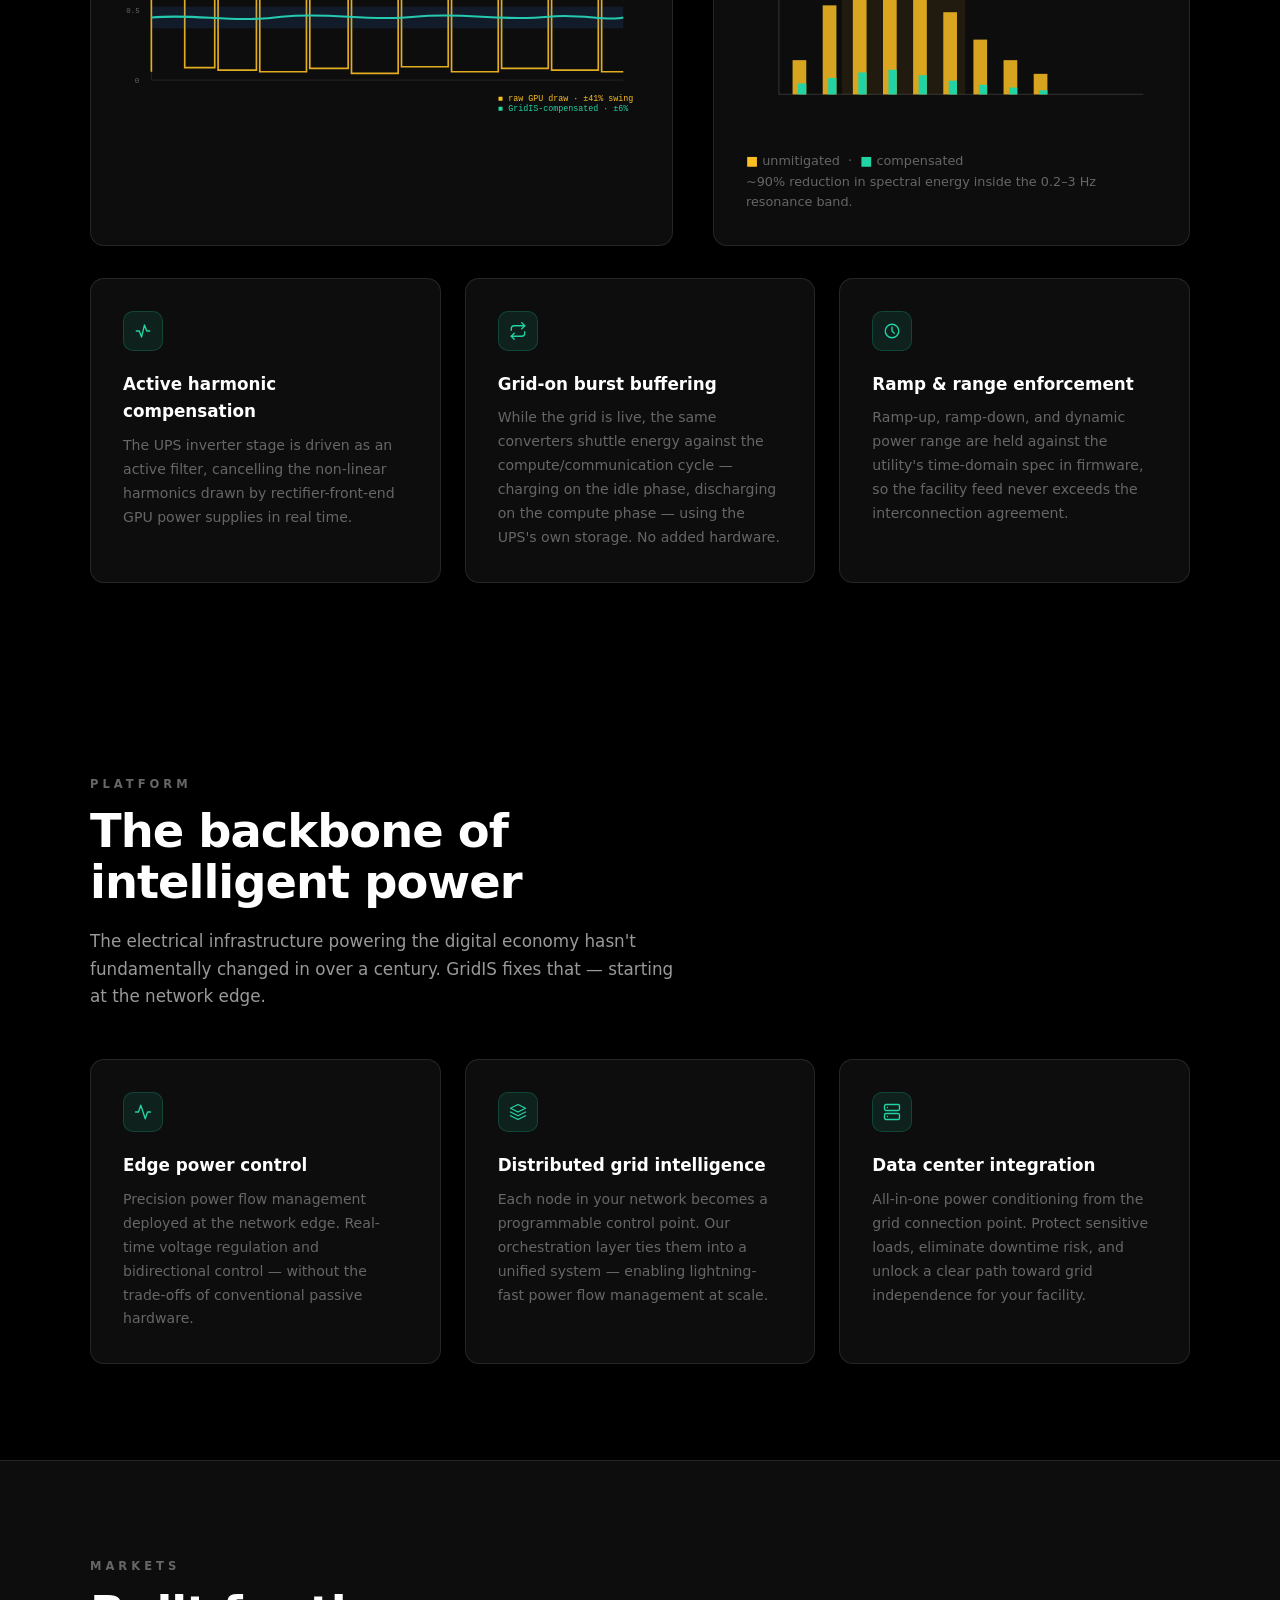
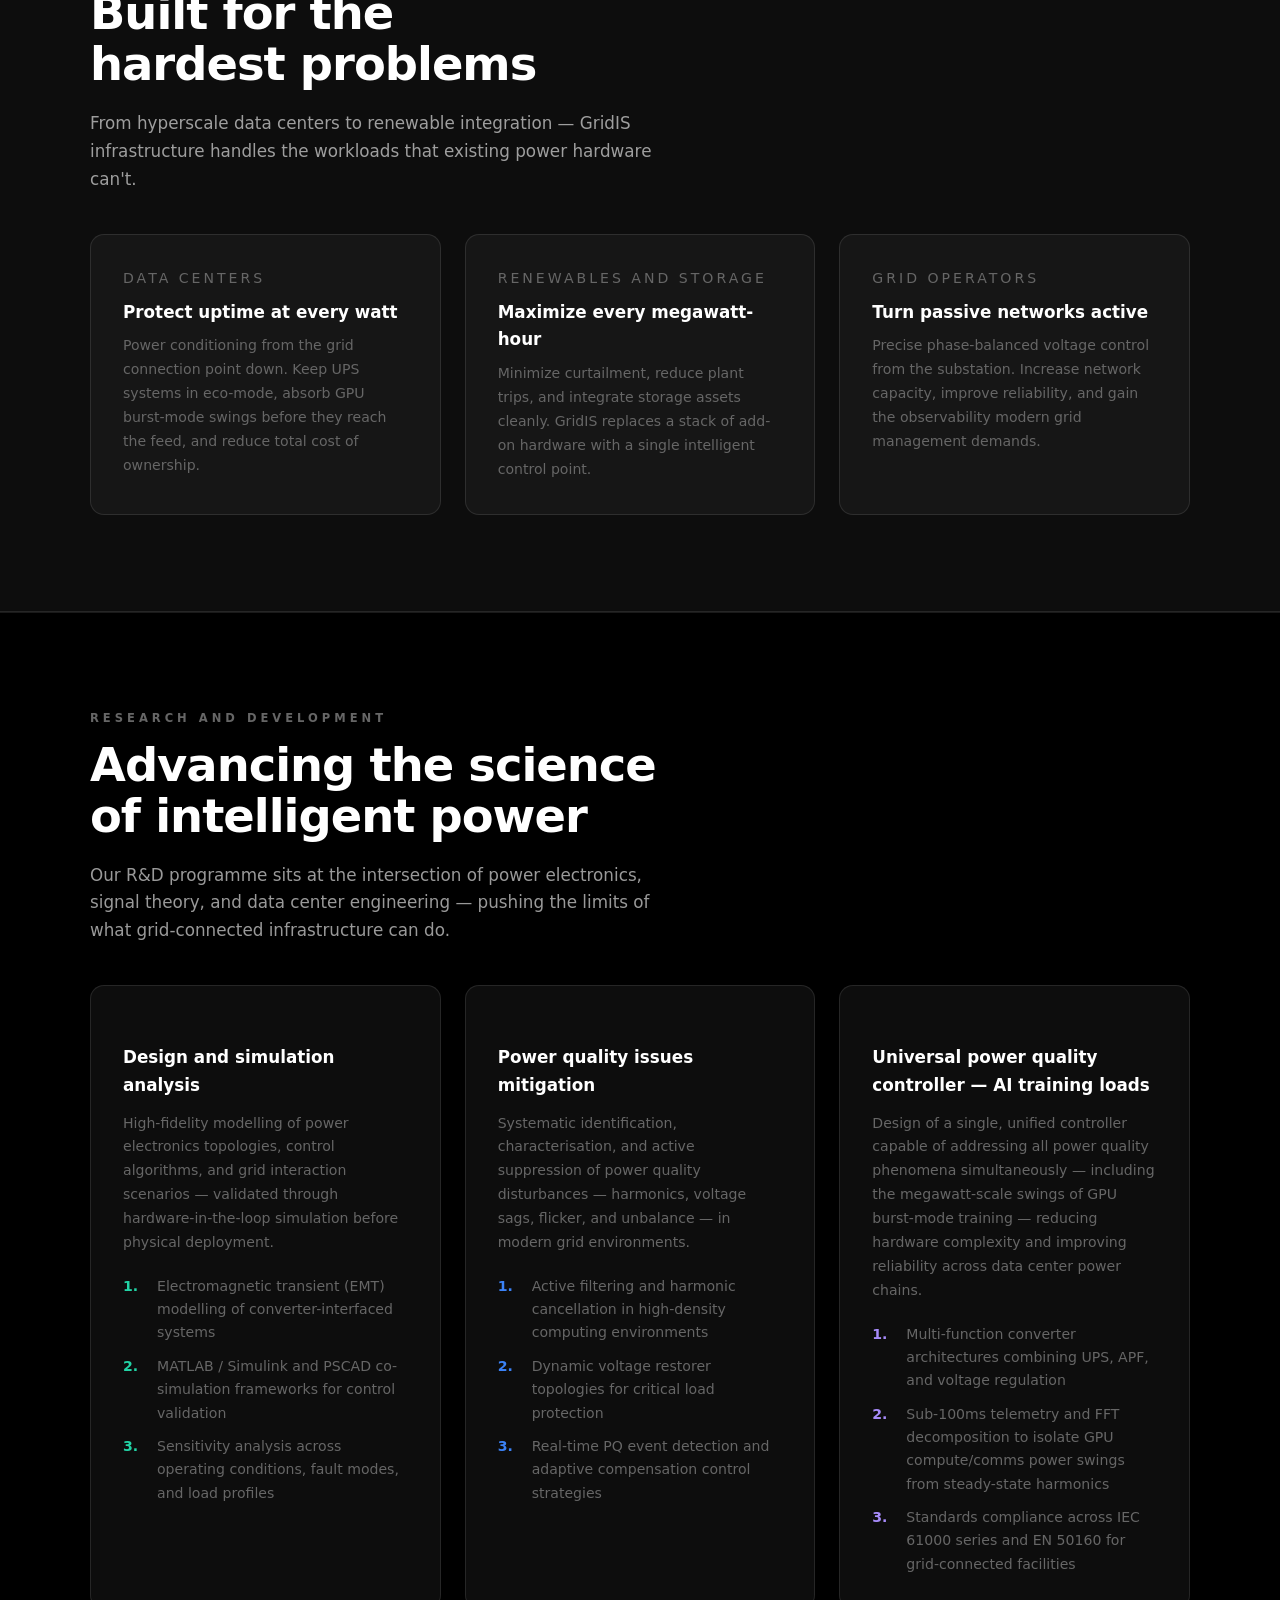
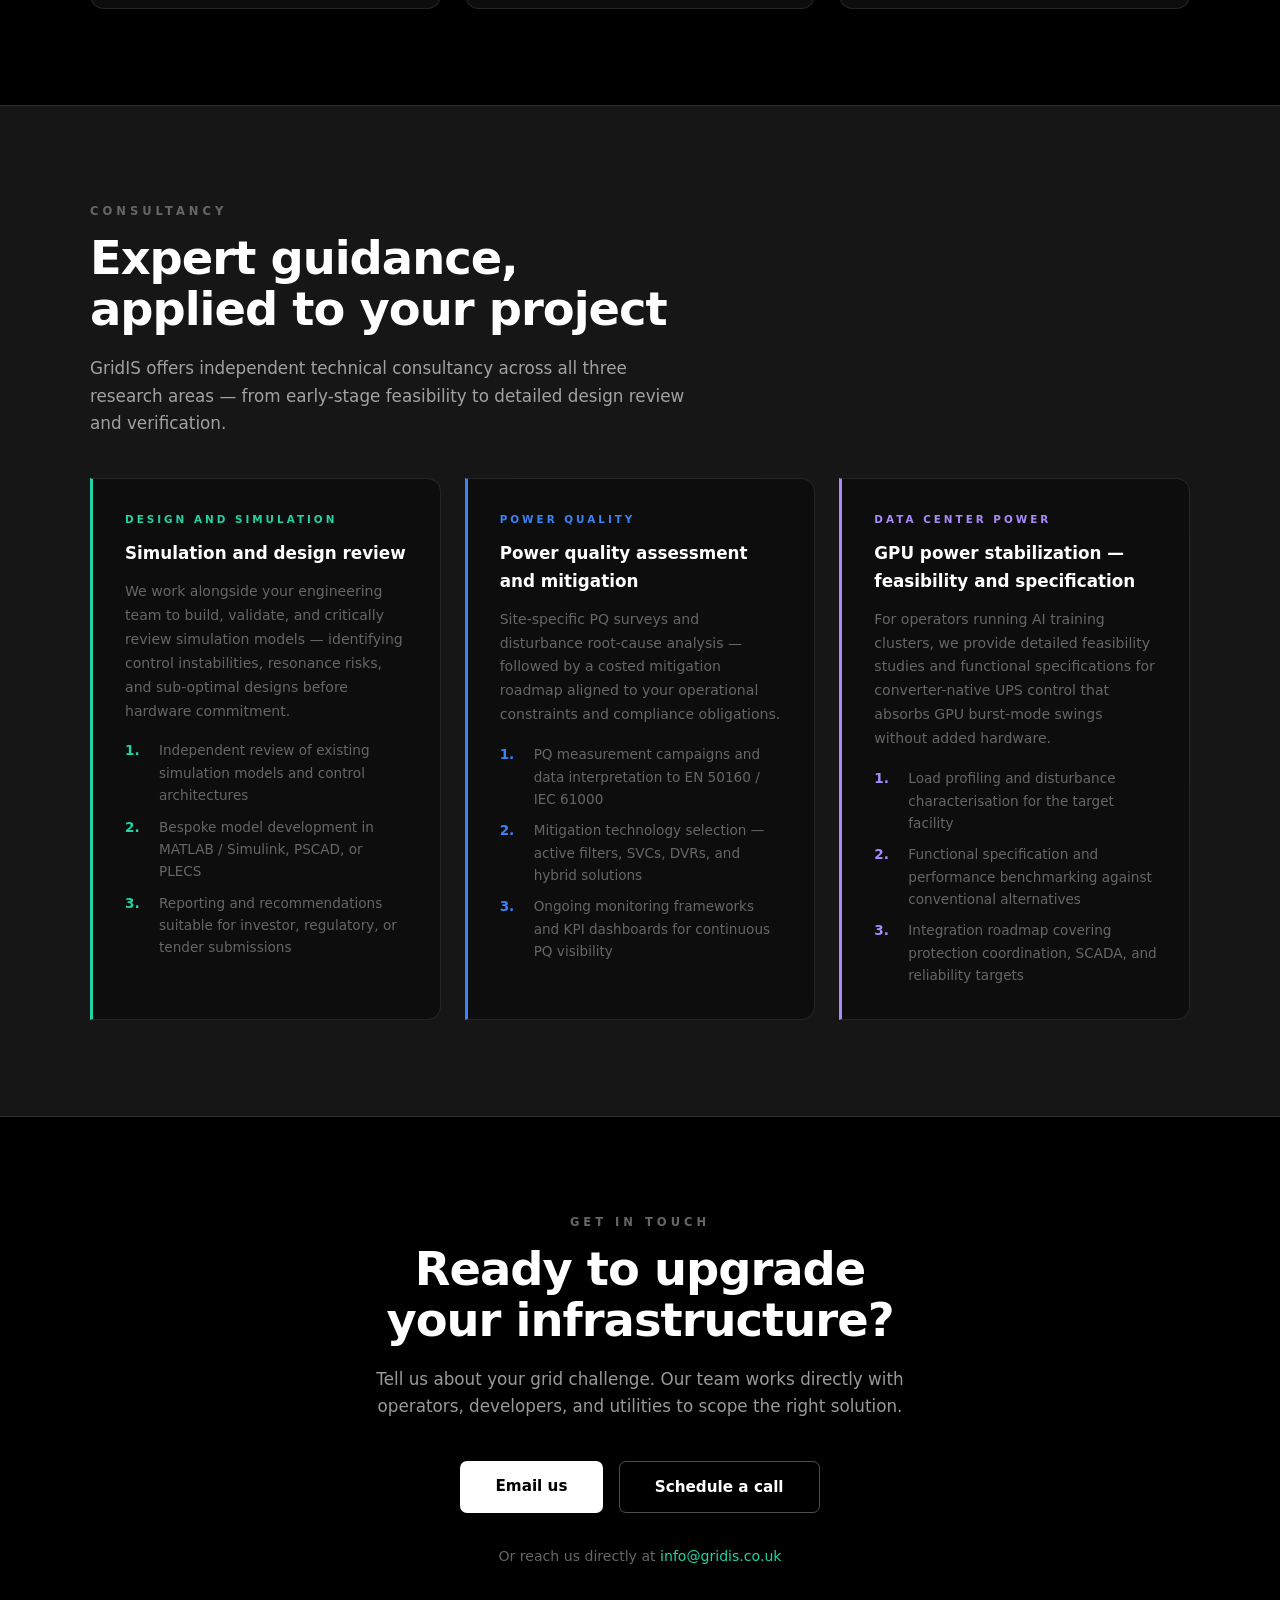
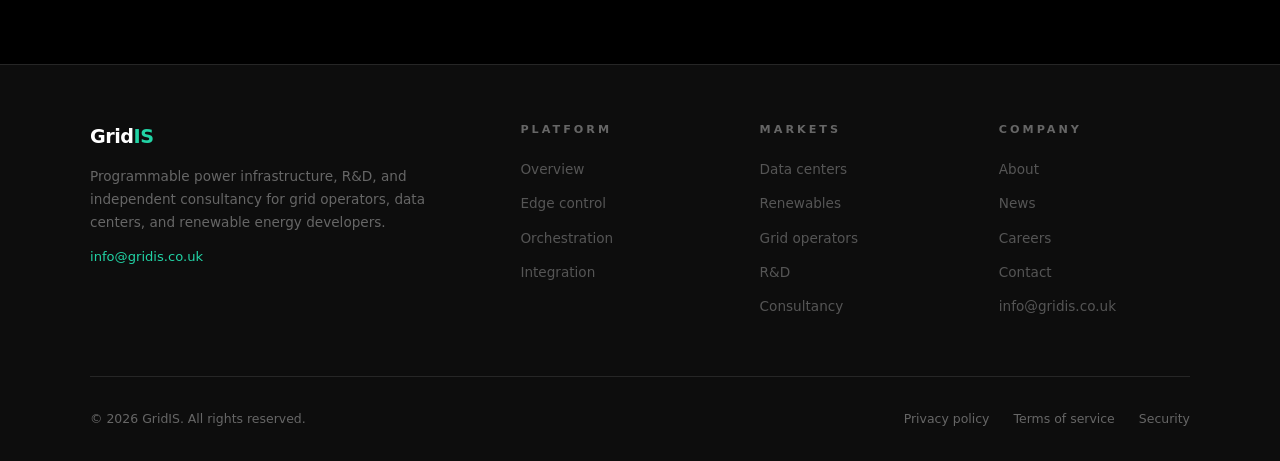
==== commit e6ea138c: "Remove duplicate AI Training Power link and add sections" ====
--- a/index.html
+++ b/index.html
@@ -295,9 +295,9 @@
   <a class="logo" href="#">Grid<span>IS</span></a>
   <ul class="nav-links">
     <li><a href="#" class="active">Platform</a></li>
+    <li><a href="#ai-power">AI Training Power</a></li>
     <li><a href="#technology">Technology</a></li>
     <li><a href="#markets">Markets</a></li>
-    <li><a href="#ai-power">AI Training Power</a></li>
     <li><a href="#research">R&amp;D</a></li>
     <li><a href="#consultancy">Consultancy</a></li>
     <li><a href="#contact">Contact</a></li>
@@ -340,64 +340,6 @@
       <div class="stat-item">
         <div class="label">Req / sec</div>
         <div class="value purple" id="s-req">847K</div>
-      </div>
-    </div>
-  </div>
-</section>
-
-<!-- PLATFORM SECTION -->
-<section id="technology" style="background: var(--bg);">
-  <div class="container">
-    <p class="section-label">Platform</p>
-    <h2>The backbone of<br>intelligent power</h2>
-    <p class="lead">The electrical infrastructure powering the digital economy hasn't fundamentally changed in over a century. GridIS fixes that — starting at the network edge.</p>
-    <div class="features-grid">
-      <div class="feature-card">
-        <div class="feature-icon">
-          <svg viewBox="0 0 24 24" fill="none" stroke="currentColor" stroke-width="1.8" stroke-linecap="round" stroke-linejoin="round"><polyline points="22 12 18 12 15 21 9 3 6 12 2 12"/></svg>
-        </div>
-        <h3>Edge power control</h3>
-        <p>Precision power flow management deployed at the network edge. Real-time voltage regulation and bidirectional control — without the trade-offs of conventional passive hardware.</p>
-      </div>
-      <div class="feature-card">
-        <div class="feature-icon">
-          <svg viewBox="0 0 24 24" fill="none" stroke="currentColor" stroke-width="1.8" stroke-linecap="round" stroke-linejoin="round"><path d="M12 2L2 7l10 5 10-5-10-5z"/><path d="M2 17l10 5 10-5"/><path d="M2 12l10 5 10-5"/></svg>
-        </div>
-        <h3>Distributed grid intelligence</h3>
-        <p>Each node in your network becomes a programmable control point. Our orchestration layer ties them into a unified system — enabling lightning-fast power flow management at scale.</p>
-      </div>
-      <div class="feature-card">
-        <div class="feature-icon">
-          <svg viewBox="0 0 24 24" fill="none" stroke="currentColor" stroke-width="1.8" stroke-linecap="round" stroke-linejoin="round"><rect x="2" y="2" width="20" height="8" rx="2"/><rect x="2" y="14" width="20" height="8" rx="2"/><line x1="6" y1="6" x2="6.01" y2="6"/><line x1="6" y1="18" x2="6.01" y2="18"/></svg>
-        </div>
-        <h3>Data center integration</h3>
-        <p>All-in-one power conditioning from the grid connection point. Protect sensitive loads, eliminate downtime risk, and unlock a clear path toward grid independence for your facility.</p>
-      </div>
-    </div>
-  </div>
-</section>
-
-<!-- MARKETS SECTION -->
-<section id="markets" style="background: var(--surface); border-top: 1px solid var(--border); border-bottom: 1px solid var(--border);">
-  <div class="container">
-    <p class="section-label">Markets</p>
-    <h2>Built for the<br>hardest problems</h2>
-    <p class="lead">From hyperscale data centers to renewable integration — GridIS infrastructure handles the workloads that existing power hardware can't.</p>
-    <div class="features-grid" style="margin-top:2.5rem;">
-      <div class="feature-card" style="background:var(--surface2);">
-        <p class="card-tag">Data centers</p>
-        <h3>Protect uptime at every watt</h3>
-        <p>Power conditioning from the grid connection point down. Keep UPS systems in eco-mode, absorb GPU burst-mode swings before they reach the feed, and reduce total cost of ownership.</p>
-      </div>
-      <div class="feature-card" style="background:var(--surface2);">
-        <p class="card-tag">Renewables and storage</p>
-        <h3>Maximize every megawatt-hour</h3>
-        <p>Minimize curtailment, reduce plant trips, and integrate storage assets cleanly. GridIS replaces a stack of add-on hardware with a single intelligent control point.</p>
-      </div>
-      <div class="feature-card" style="background:var(--surface2);">
-        <p class="card-tag">Grid operators</p>
-        <h3>Turn passive networks active</h3>
-        <p>Precise phase-balanced voltage control from the substation. Increase network capacity, improve reliability, and gain the observability modern grid management demands.</p>
       </div>
     </div>
   </div>
@@ -504,6 +446,64 @@
   </div>
 </section>
 
+<!-- PLATFORM SECTION -->
+<section id="technology" style="background: var(--bg);">
+  <div class="container">
+    <p class="section-label">Platform</p>
+    <h2>The backbone of<br>intelligent power</h2>
+    <p class="lead">The electrical infrastructure powering the digital economy hasn't fundamentally changed in over a century. GridIS fixes that — starting at the network edge.</p>
+    <div class="features-grid">
+      <div class="feature-card">
+        <div class="feature-icon">
+          <svg viewBox="0 0 24 24" fill="none" stroke="currentColor" stroke-width="1.8" stroke-linecap="round" stroke-linejoin="round"><polyline points="22 12 18 12 15 21 9 3 6 12 2 12"/></svg>
+        </div>
+        <h3>Edge power control</h3>
+        <p>Precision power flow management deployed at the network edge. Real-time voltage regulation and bidirectional control — without the trade-offs of conventional passive hardware.</p>
+      </div>
+      <div class="feature-card">
+        <div class="feature-icon">
+          <svg viewBox="0 0 24 24" fill="none" stroke="currentColor" stroke-width="1.8" stroke-linecap="round" stroke-linejoin="round"><path d="M12 2L2 7l10 5 10-5-10-5z"/><path d="M2 17l10 5 10-5"/><path d="M2 12l10 5 10-5"/></svg>
+        </div>
+        <h3>Distributed grid intelligence</h3>
+        <p>Each node in your network becomes a programmable control point. Our orchestration layer ties them into a unified system — enabling lightning-fast power flow management at scale.</p>
+      </div>
+      <div class="feature-card">
+        <div class="feature-icon">
+          <svg viewBox="0 0 24 24" fill="none" stroke="currentColor" stroke-width="1.8" stroke-linecap="round" stroke-linejoin="round"><rect x="2" y="2" width="20" height="8" rx="2"/><rect x="2" y="14" width="20" height="8" rx="2"/><line x1="6" y1="6" x2="6.01" y2="6"/><line x1="6" y1="18" x2="6.01" y2="18"/></svg>
+        </div>
+        <h3>Data center integration</h3>
+        <p>All-in-one power conditioning from the grid connection point. Protect sensitive loads, eliminate downtime risk, and unlock a clear path toward grid independence for your facility.</p>
+      </div>
+    </div>
+  </div>
+</section>
+
+<!-- MARKETS SECTION -->
+<section id="markets" style="background: var(--surface); border-top: 1px solid var(--border); border-bottom: 1px solid var(--border);">
+  <div class="container">
+    <p class="section-label">Markets</p>
+    <h2>Built for the<br>hardest problems</h2>
+    <p class="lead">From hyperscale data centers to renewable integration — GridIS infrastructure handles the workloads that existing power hardware can't.</p>
+    <div class="features-grid" style="margin-top:2.5rem;">
+      <div class="feature-card" style="background:var(--surface2);">
+        <p class="card-tag">Data centers</p>
+        <h3>Protect uptime at every watt</h3>
+        <p>Power conditioning from the grid connection point down. Keep UPS systems in eco-mode, absorb GPU burst-mode swings before they reach the feed, and reduce total cost of ownership.</p>
+      </div>
+      <div class="feature-card" style="background:var(--surface2);">
+        <p class="card-tag">Renewables and storage</p>
+        <h3>Maximize every megawatt-hour</h3>
+        <p>Minimize curtailment, reduce plant trips, and integrate storage assets cleanly. GridIS replaces a stack of add-on hardware with a single intelligent control point.</p>
+      </div>
+      <div class="feature-card" style="background:var(--surface2);">
+        <p class="card-tag">Grid operators</p>
+        <h3>Turn passive networks active</h3>
+        <p>Precise phase-balanced voltage control from the substation. Increase network capacity, improve reliability, and gain the observability modern grid management demands.</p>
+      </div>
+    </div>
+  </div>
+</section>
+
 <!-- RESEARCH AND DEVELOPMENT SECTION -->
 <section id="research" style="background: var(--bg); border-top: 1px solid var(--border);">
   <div class="container">
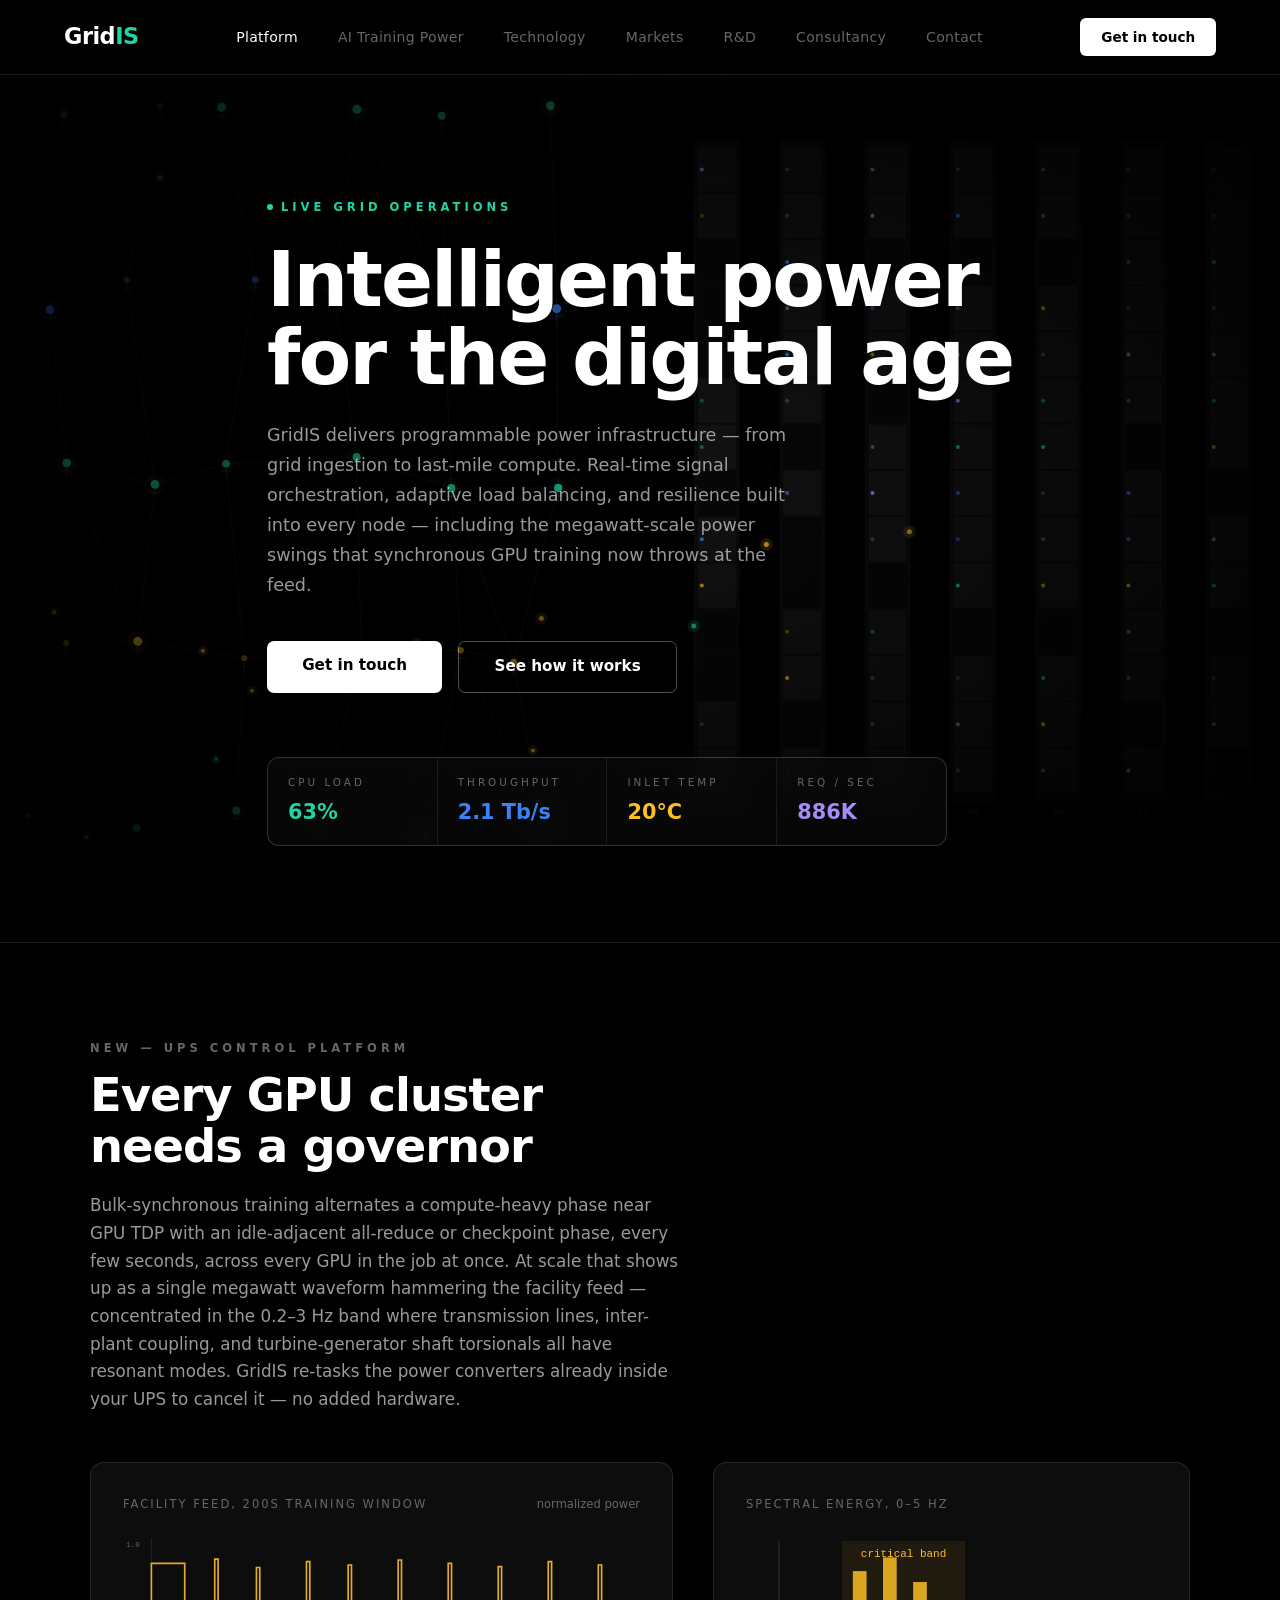
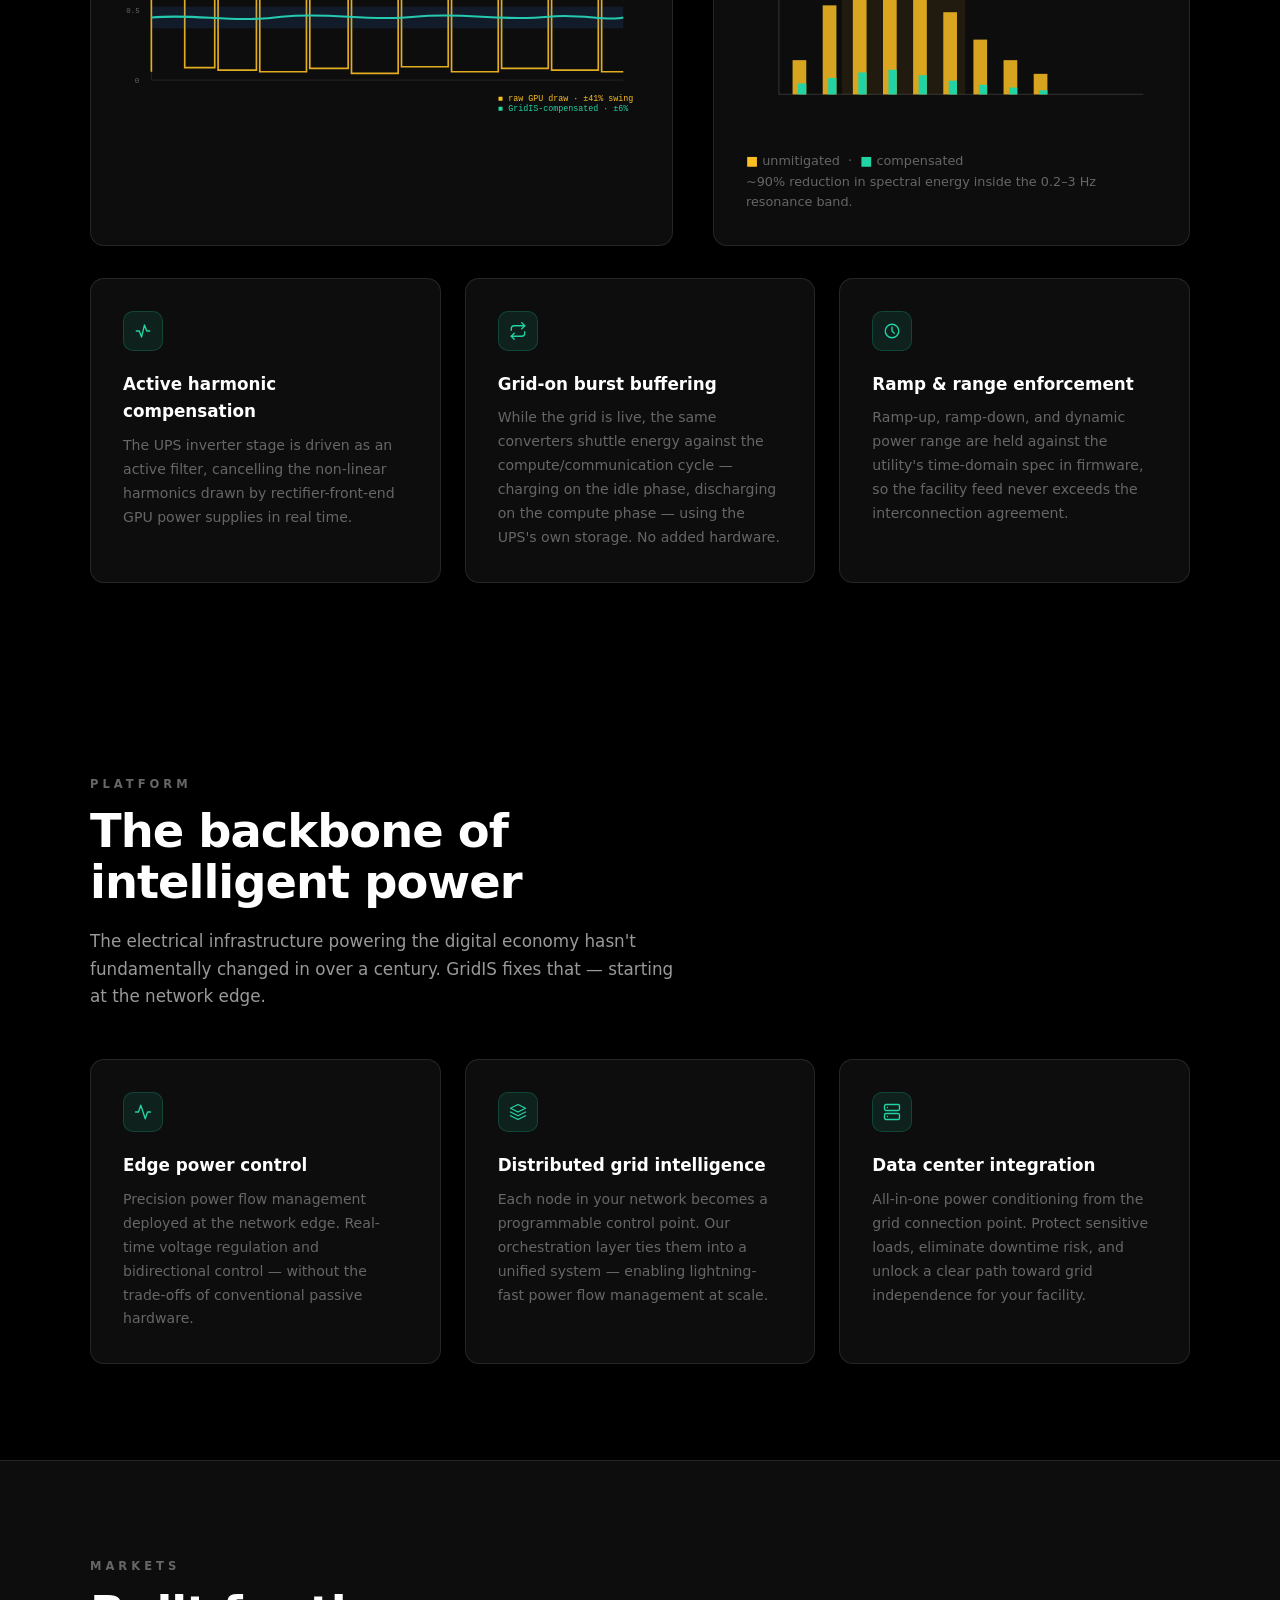
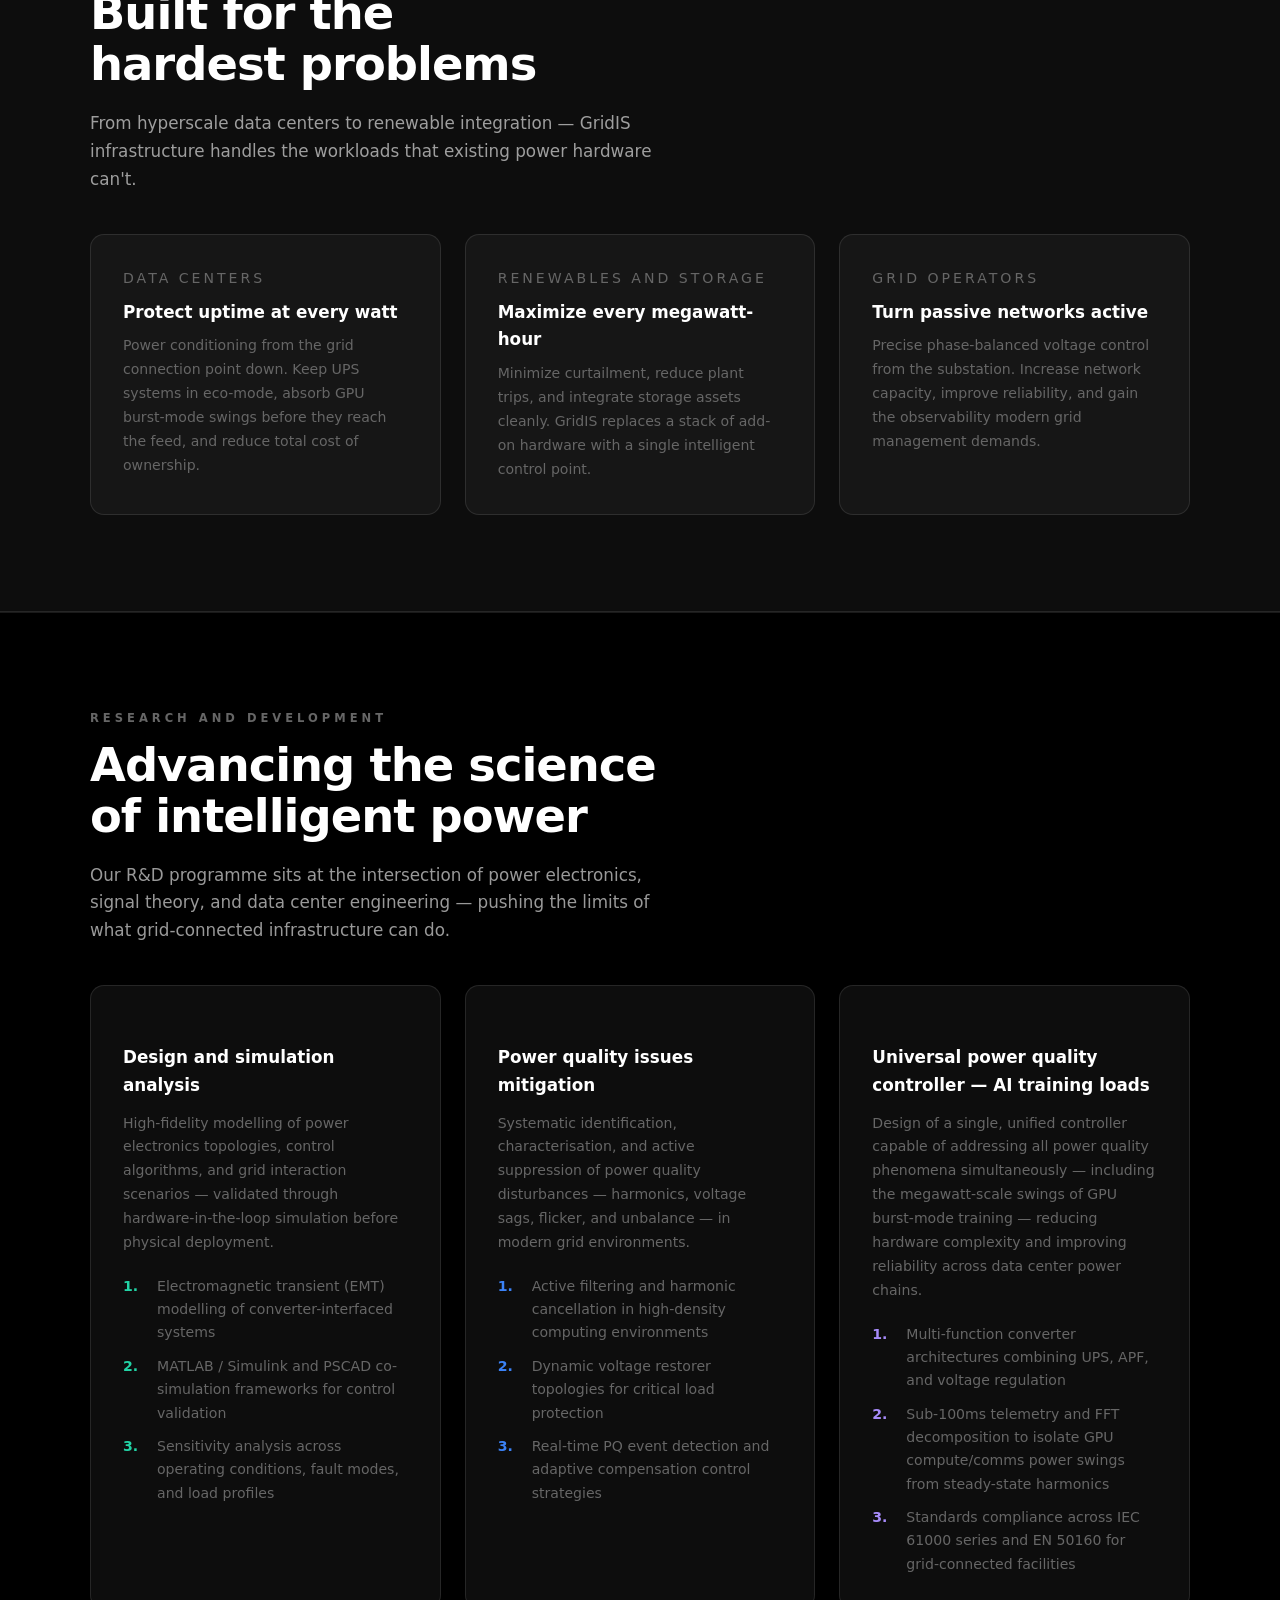
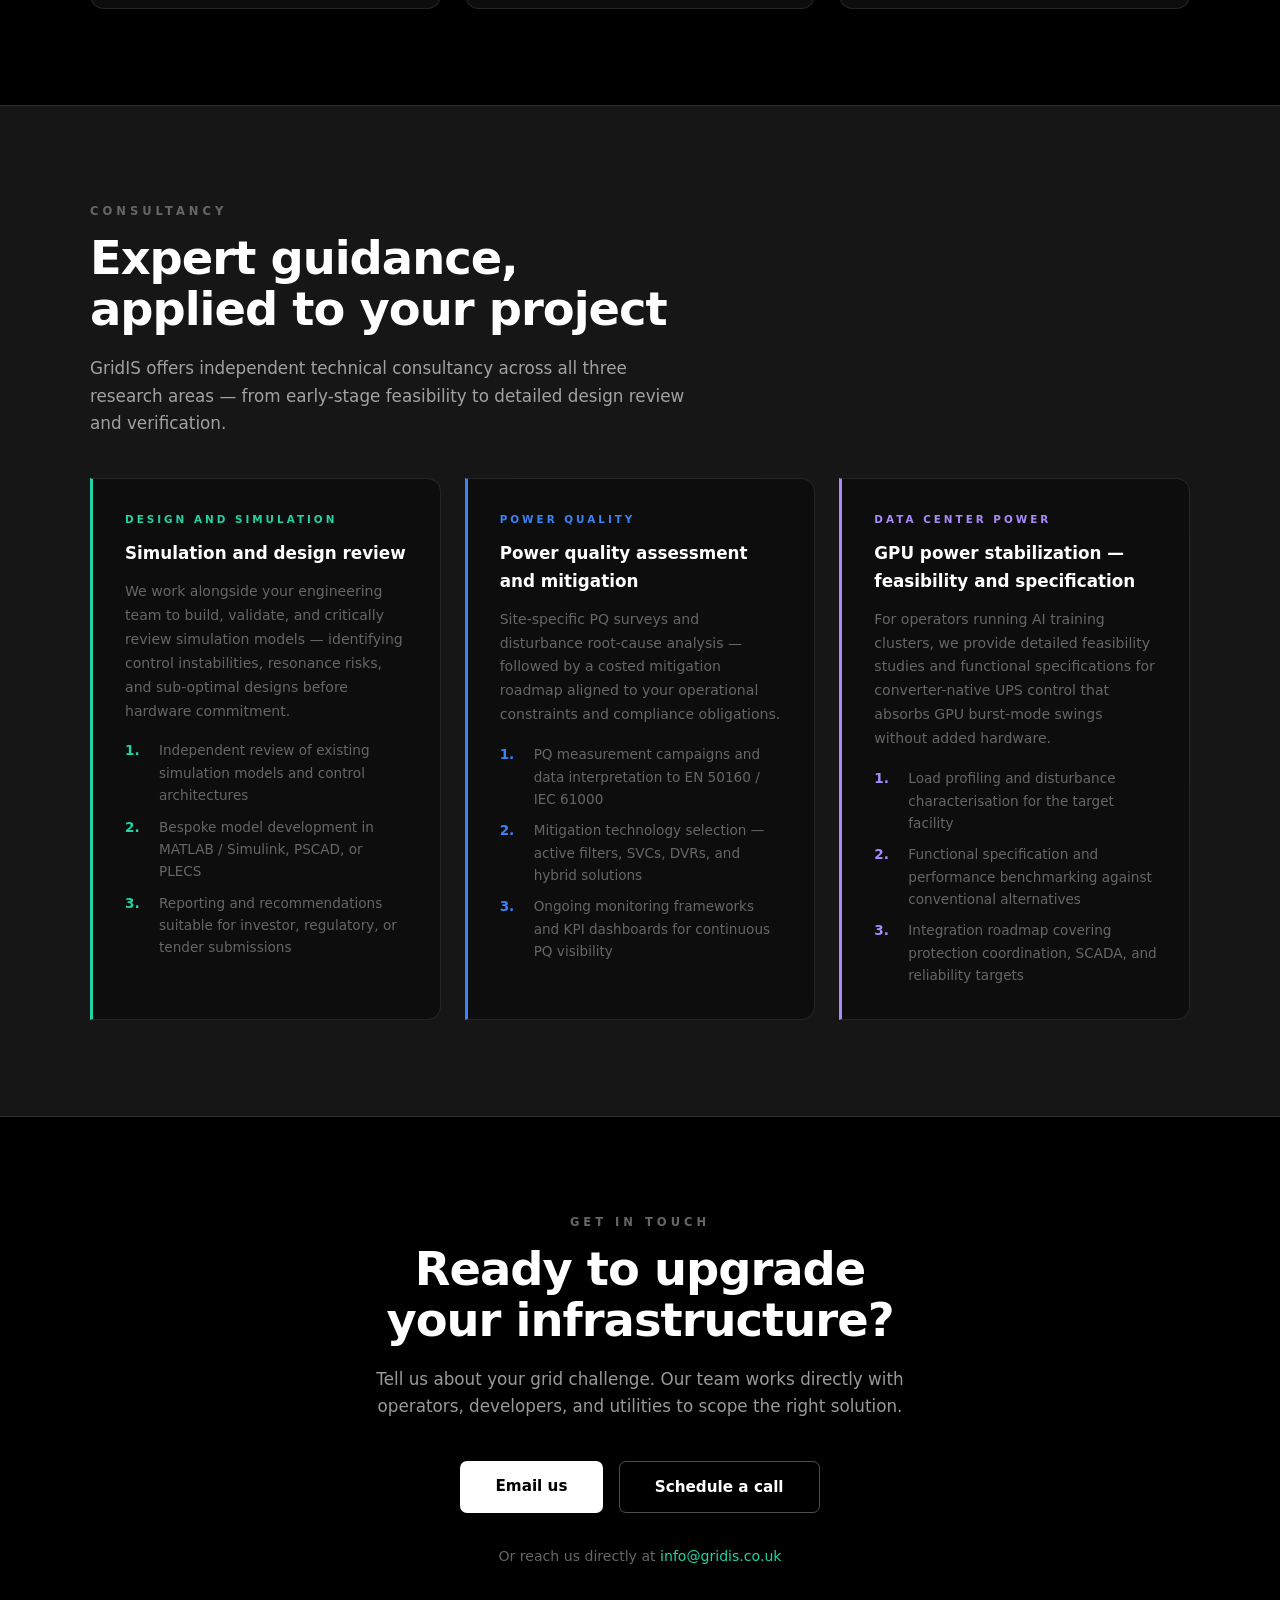
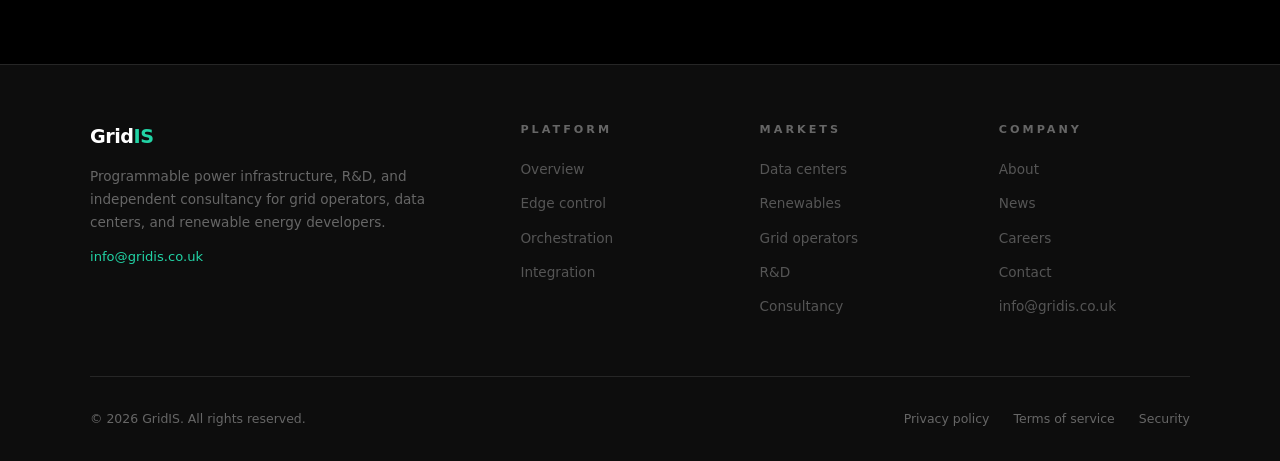
==== commit 9c3c530b: "Fix HTML entity for 'digital age' text" ====
--- a/index.html
+++ b/index.html
@@ -314,7 +314,7 @@
     <div class="hero-eyebrow">Live grid operations</div>
     <h1>
       Intelligent power<br>
-      for the <em>digital age</em>
+      for the digital age<br>
     </h1>
     <p class="lead">
       GridIS delivers programmable power infrastructure — from grid ingestion to last-mile compute. Real-time signal orchestration, adaptive load balancing, and resilience built into every node — including the megawatt-scale power swings that synchronous GPU training now throws at the feed.
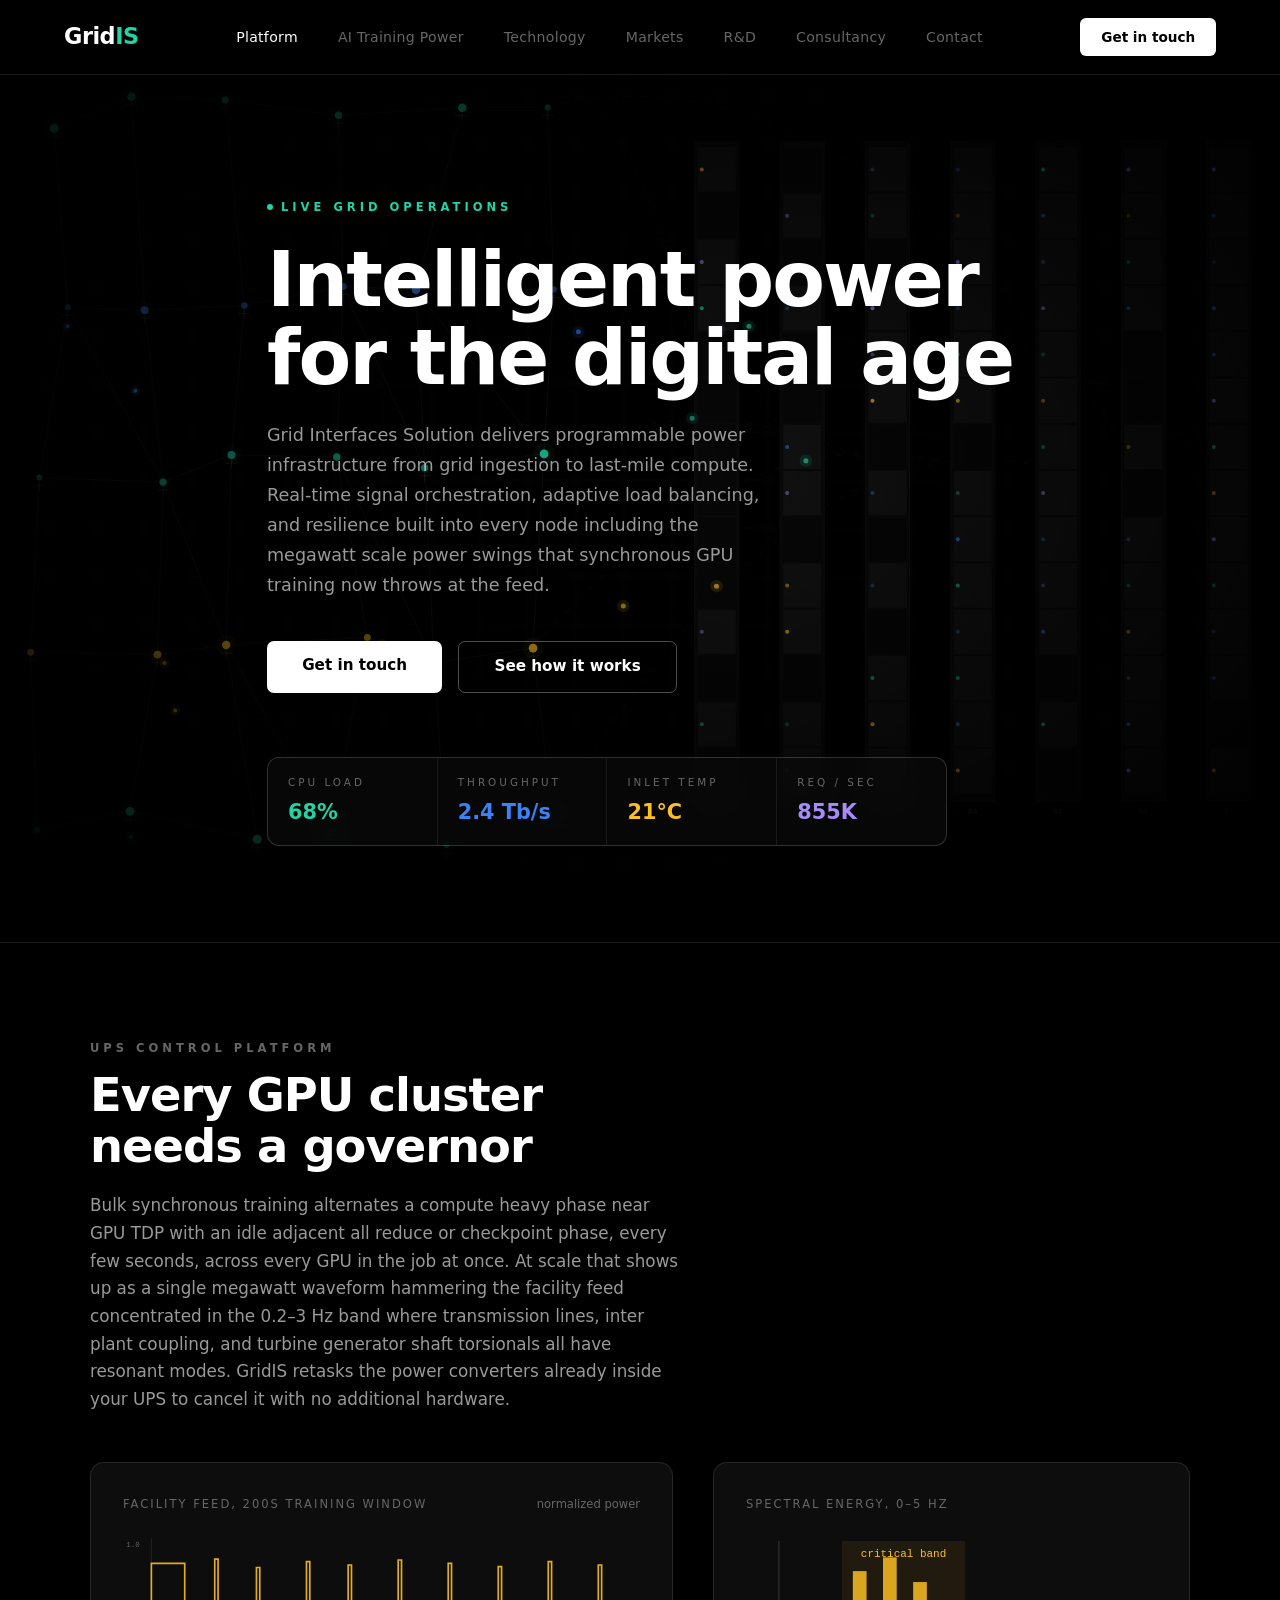
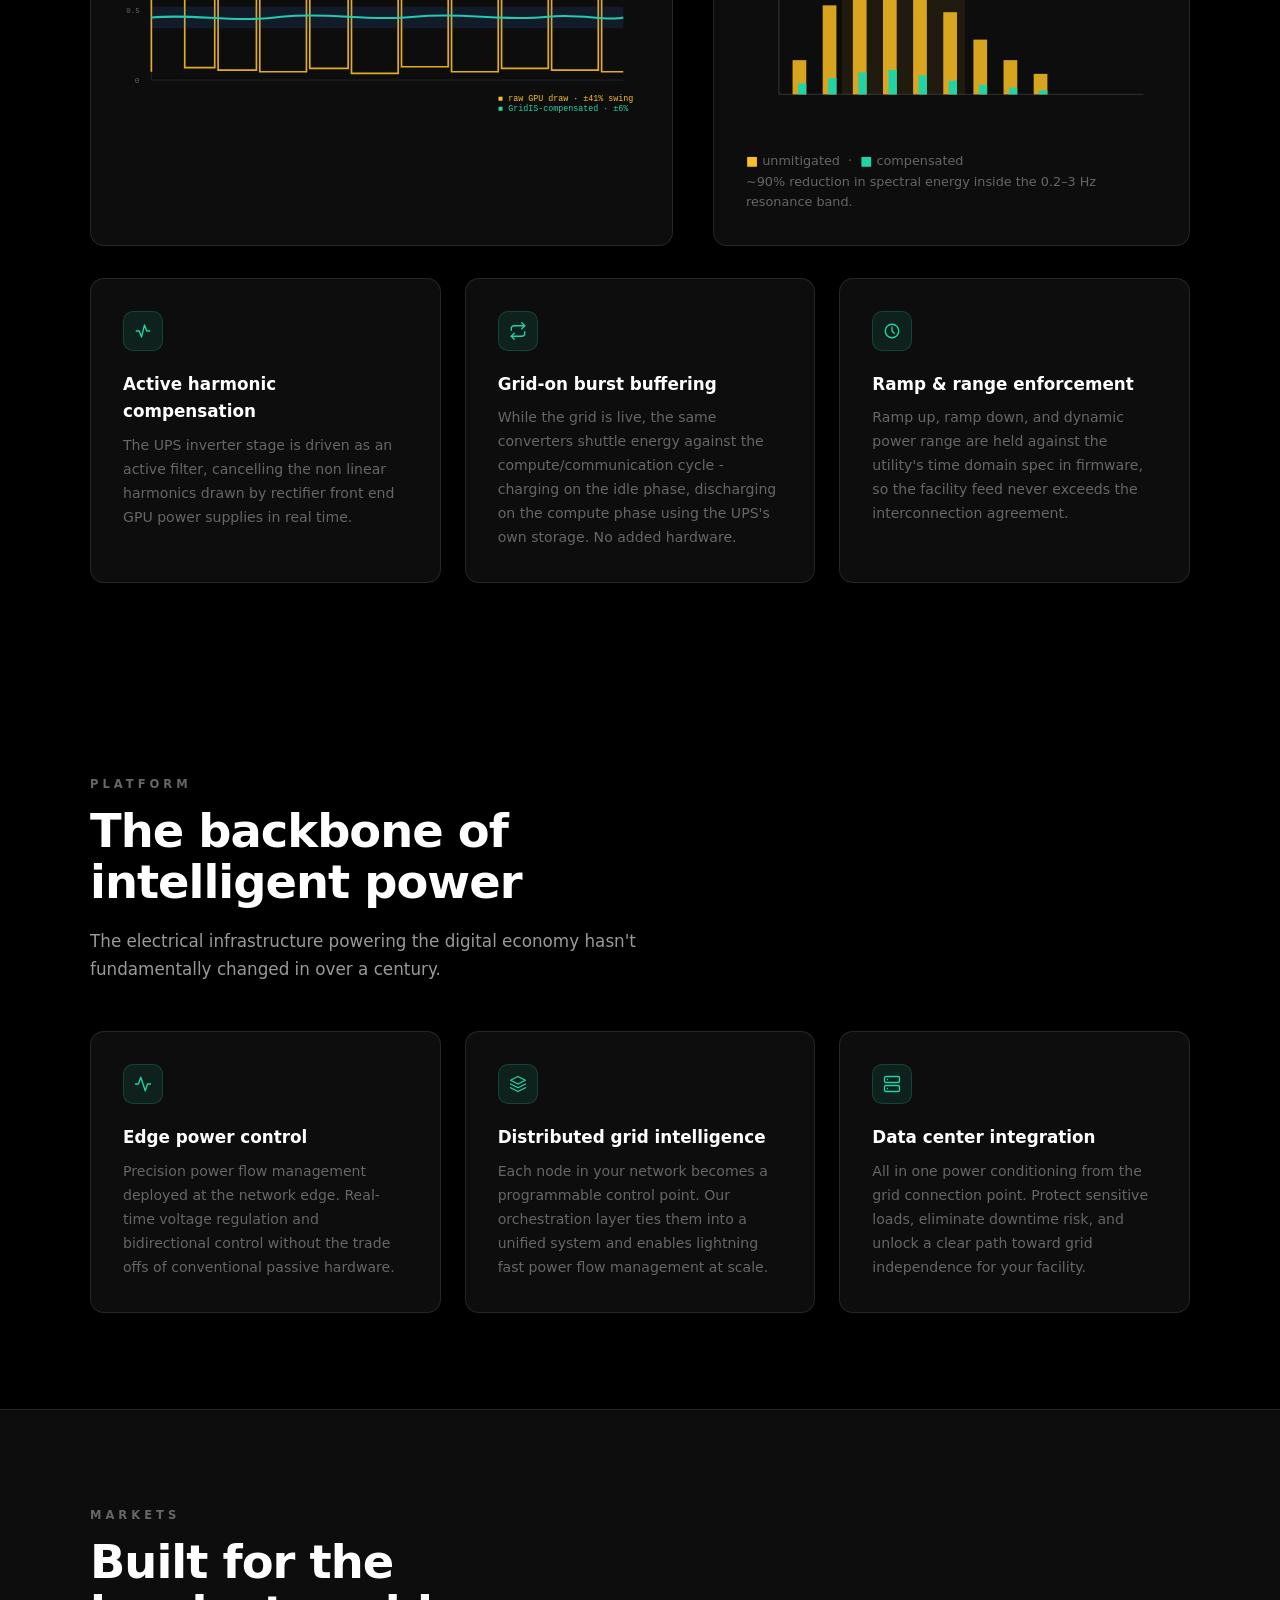
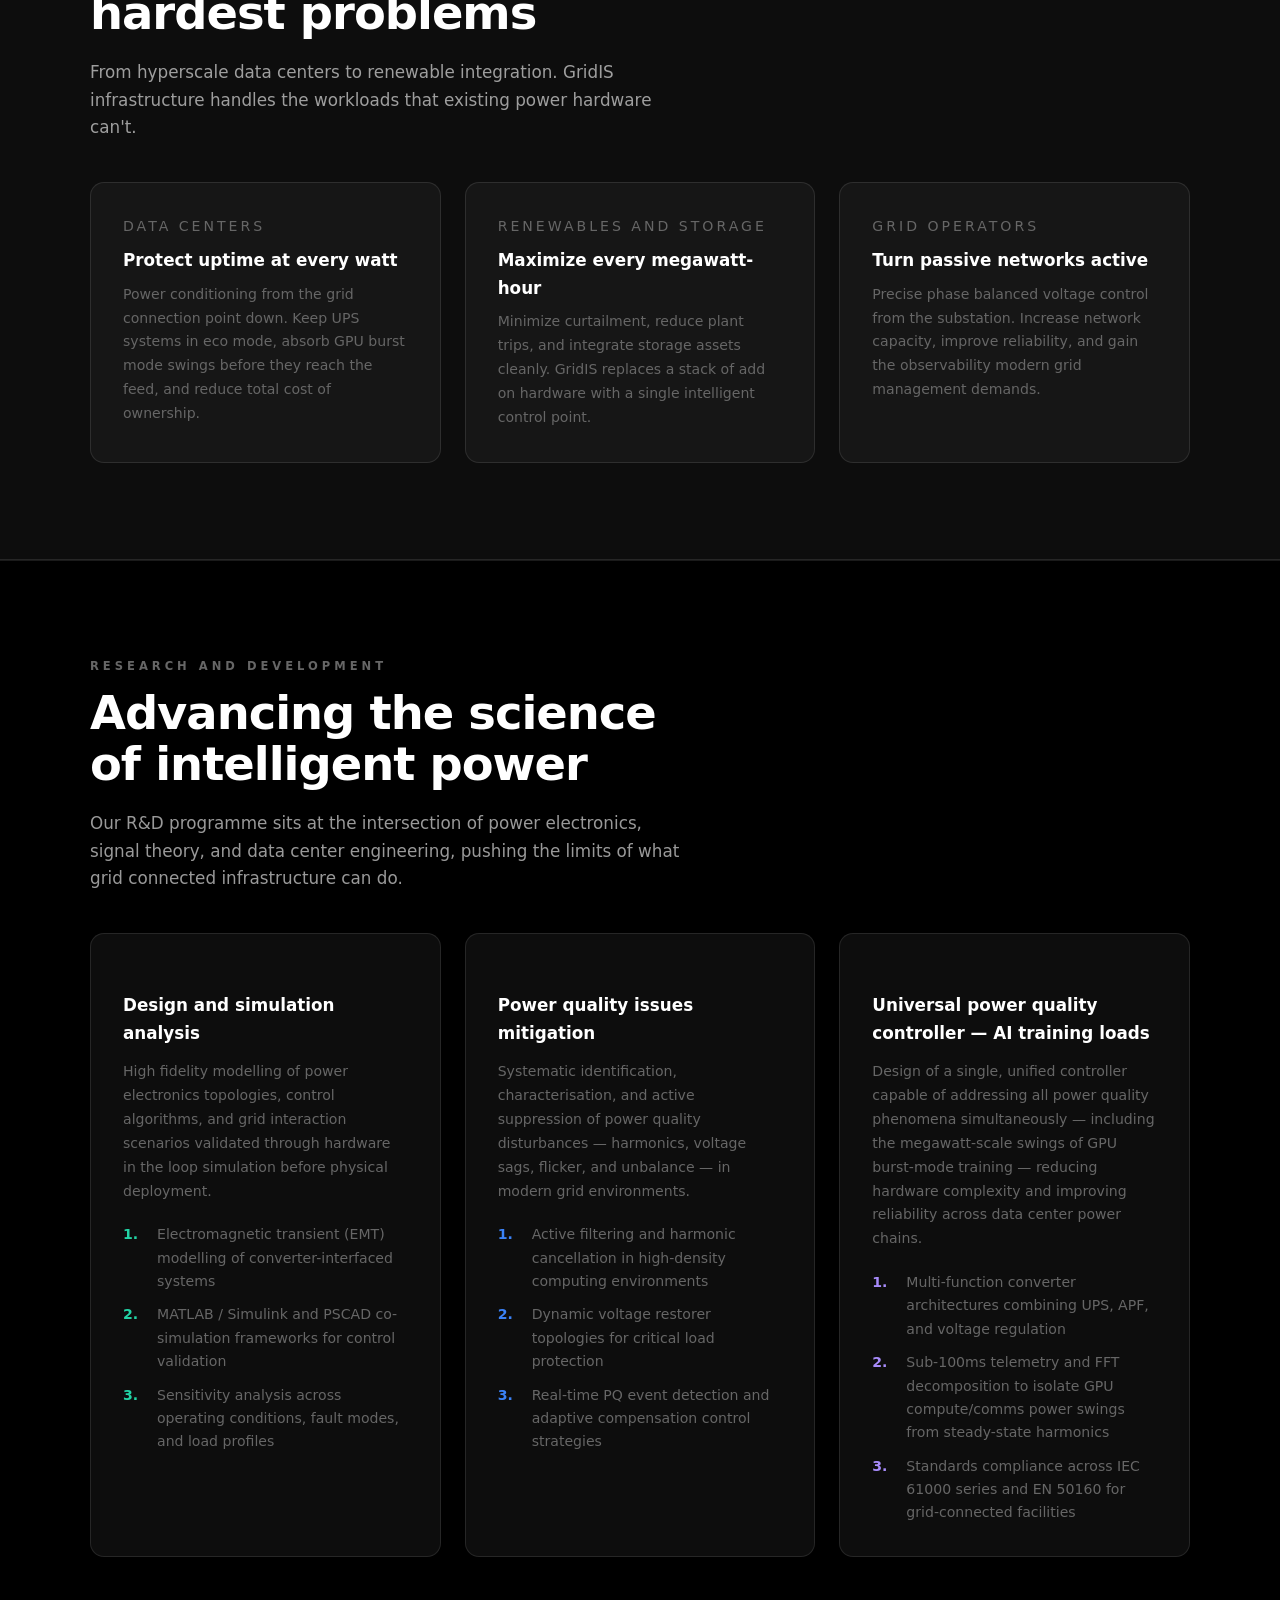
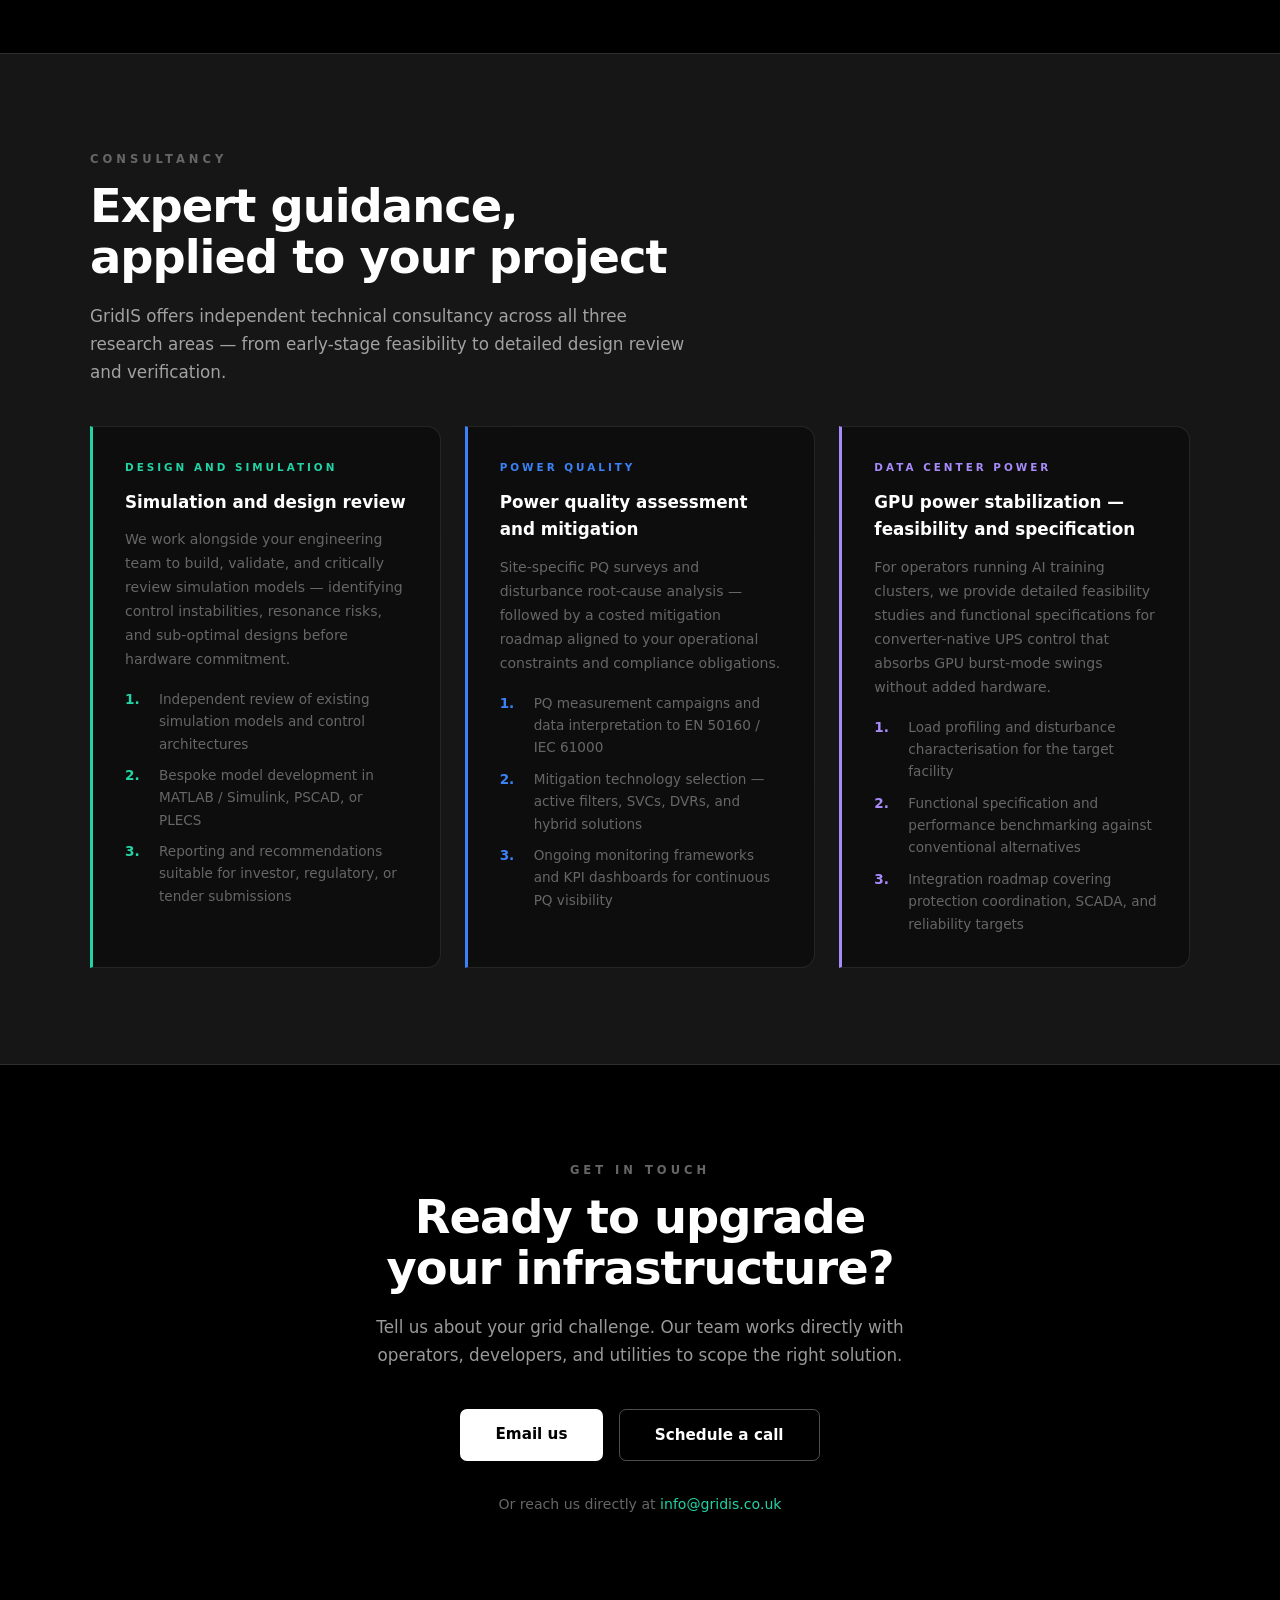
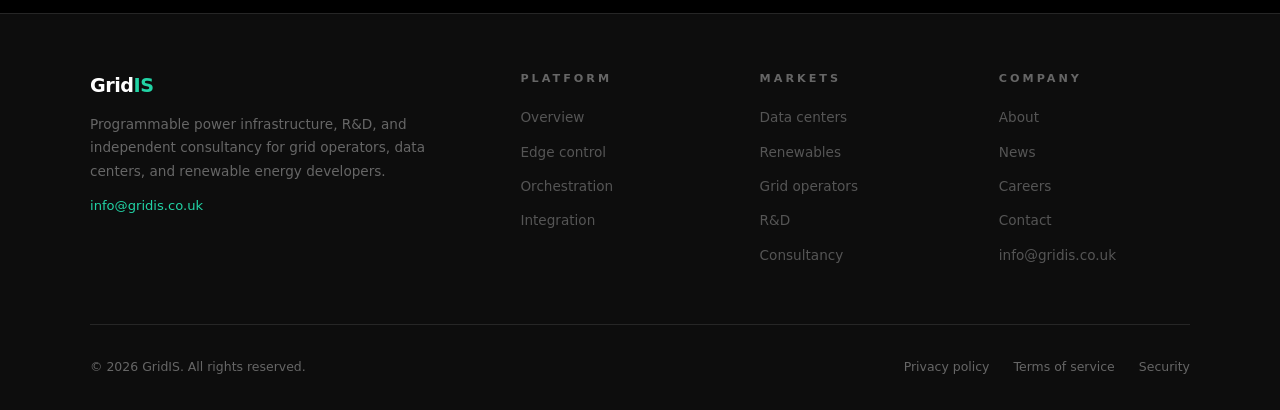
==== commit 40801f7a: "Refine text for clarity in index.html Updated text for clarity and consistency in index.html." ====
--- a/index.html
+++ b/index.html
@@ -317,7 +317,7 @@
       for the digital age<br>
     </h1>
     <p class="lead">
-      GridIS delivers programmable power infrastructure — from grid ingestion to last-mile compute. Real-time signal orchestration, adaptive load balancing, and resilience built into every node — including the megawatt-scale power swings that synchronous GPU training now throws at the feed.
+      Grid Interfaces Solution delivers programmable power infrastructure from grid ingestion to last-mile compute. Real-time signal orchestration, adaptive load balancing, and resilience built into every node including the megawatt scale power swings that synchronous GPU training now throws at the feed.
     </p>
     <div class="hero-cta">
       <a class="btn-primary" href="#contact">Get in touch</a>
@@ -348,9 +348,9 @@
 <!-- AI TRAINING POWER STABILIZATION SECTION -->
 <section id="ai-power" style="background: var(--bg); border-top: 1px solid var(--border);">
   <div class="container">
-    <p class="section-label">New — UPS control platform</p>
+    <p class="section-label"> UPS control platform</p>
     <h2>Every GPU cluster<br>needs a governor</h2>
-    <p class="lead">Bulk-synchronous training alternates a compute-heavy phase near GPU TDP with an idle-adjacent all-reduce or checkpoint phase, every few seconds, across every GPU in the job at once. At scale that shows up as a single megawatt waveform hammering the facility feed — concentrated in the 0.2–3&nbsp;Hz band where transmission lines, inter-plant coupling, and turbine-generator shaft torsionals all have resonant modes. GridIS re-tasks the power converters already inside your UPS to cancel it — no added hardware.</p>
+    <p class="lead">Bulk synchronous training alternates a compute heavy phase near GPU TDP with an idle adjacent all reduce or checkpoint phase, every few seconds, across every GPU in the job at once. At scale that shows up as a single megawatt waveform hammering the facility feed  concentrated in the 0.2–3&nbsp;Hz band where transmission lines, inter plant coupling, and turbine generator shaft torsionals all have resonant modes. GridIS retasks the power converters already inside your UPS to cancel it with no additional hardware.</p>
 
     <div style="display:grid; grid-template-columns: 1.1fr 0.9fr; gap:2.5rem; margin-top:3rem; align-items:stretch;">
 
@@ -426,21 +426,21 @@
           <svg viewBox="0 0 24 24" fill="none" stroke="currentColor" stroke-width="1.8" stroke-linecap="round" stroke-linejoin="round"><path d="M3 12h4l3 8 4-16 3 8h4"/></svg>
         </div>
         <h3>Active harmonic compensation</h3>
-        <p>The UPS inverter stage is driven as an active filter, cancelling the non-linear harmonics drawn by rectifier-front-end GPU power supplies in real time.</p>
+        <p>The UPS inverter stage is driven as an active filter, cancelling the non linear harmonics drawn by rectifier front end GPU power supplies in real time.</p>
       </div>
       <div class="feature-card">
         <div class="feature-icon">
           <svg viewBox="0 0 24 24" fill="none" stroke="currentColor" stroke-width="1.8" stroke-linecap="round" stroke-linejoin="round"><path d="M17 1l4 4-4 4"/><path d="M3 11V9a4 4 0 014-4h14"/><path d="M7 23l-4-4 4-4"/><path d="M21 13v2a4 4 0 01-4 4H3"/></svg>
         </div>
         <h3>Grid-on burst buffering</h3>
-        <p>While the grid is live, the same converters shuttle energy against the compute/communication cycle — charging on the idle phase, discharging on the compute phase — using the UPS's own storage. No added hardware.</p>
+        <p>While the grid is live, the same converters shuttle energy against the compute/communication cycle - charging on the idle phase, discharging on the compute phase using the UPS's own storage. No added hardware.</p>
       </div>
       <div class="feature-card">
         <div class="feature-icon">
           <svg viewBox="0 0 24 24" fill="none" stroke="currentColor" stroke-width="1.8" stroke-linecap="round" stroke-linejoin="round"><circle cx="12" cy="12" r="9"/><path d="M12 7v5l3 3"/></svg>
         </div>
         <h3>Ramp &amp; range enforcement</h3>
-        <p>Ramp-up, ramp-down, and dynamic power range are held against the utility's time-domain spec in firmware, so the facility feed never exceeds the interconnection agreement.</p>
+        <p>Ramp up, ramp down, and dynamic power range are held against the utility's time domain spec in firmware, so the facility feed never exceeds the interconnection agreement.</p>
       </div>
     </div>
   </div>
@@ -451,28 +451,28 @@
   <div class="container">
     <p class="section-label">Platform</p>
     <h2>The backbone of<br>intelligent power</h2>
-    <p class="lead">The electrical infrastructure powering the digital economy hasn't fundamentally changed in over a century. GridIS fixes that — starting at the network edge.</p>
+    <p class="lead">The electrical infrastructure powering the digital economy hasn't fundamentally changed in over a century.</p>
     <div class="features-grid">
       <div class="feature-card">
         <div class="feature-icon">
           <svg viewBox="0 0 24 24" fill="none" stroke="currentColor" stroke-width="1.8" stroke-linecap="round" stroke-linejoin="round"><polyline points="22 12 18 12 15 21 9 3 6 12 2 12"/></svg>
         </div>
         <h3>Edge power control</h3>
-        <p>Precision power flow management deployed at the network edge. Real-time voltage regulation and bidirectional control — without the trade-offs of conventional passive hardware.</p>
+        <p>Precision power flow management deployed at the network edge. Real-time voltage regulation and bidirectional control without the trade offs of conventional passive hardware.</p>
       </div>
       <div class="feature-card">
         <div class="feature-icon">
           <svg viewBox="0 0 24 24" fill="none" stroke="currentColor" stroke-width="1.8" stroke-linecap="round" stroke-linejoin="round"><path d="M12 2L2 7l10 5 10-5-10-5z"/><path d="M2 17l10 5 10-5"/><path d="M2 12l10 5 10-5"/></svg>
         </div>
         <h3>Distributed grid intelligence</h3>
-        <p>Each node in your network becomes a programmable control point. Our orchestration layer ties them into a unified system — enabling lightning-fast power flow management at scale.</p>
+        <p>Each node in your network becomes a programmable control point. Our orchestration layer ties them into a unified system and enables lightning fast power flow management at scale.</p>
       </div>
       <div class="feature-card">
         <div class="feature-icon">
           <svg viewBox="0 0 24 24" fill="none" stroke="currentColor" stroke-width="1.8" stroke-linecap="round" stroke-linejoin="round"><rect x="2" y="2" width="20" height="8" rx="2"/><rect x="2" y="14" width="20" height="8" rx="2"/><line x1="6" y1="6" x2="6.01" y2="6"/><line x1="6" y1="18" x2="6.01" y2="18"/></svg>
         </div>
         <h3>Data center integration</h3>
-        <p>All-in-one power conditioning from the grid connection point. Protect sensitive loads, eliminate downtime risk, and unlock a clear path toward grid independence for your facility.</p>
+        <p>All in one power conditioning from the grid connection point. Protect sensitive loads, eliminate downtime risk, and unlock a clear path toward grid independence for your facility.</p>
       </div>
     </div>
   </div>
@@ -483,22 +483,22 @@
   <div class="container">
     <p class="section-label">Markets</p>
     <h2>Built for the<br>hardest problems</h2>
-    <p class="lead">From hyperscale data centers to renewable integration — GridIS infrastructure handles the workloads that existing power hardware can't.</p>
+    <p class="lead">From hyperscale data centers to renewable integration. GridIS infrastructure handles the workloads that existing power hardware can't.</p>
     <div class="features-grid" style="margin-top:2.5rem;">
       <div class="feature-card" style="background:var(--surface2);">
         <p class="card-tag">Data centers</p>
         <h3>Protect uptime at every watt</h3>
-        <p>Power conditioning from the grid connection point down. Keep UPS systems in eco-mode, absorb GPU burst-mode swings before they reach the feed, and reduce total cost of ownership.</p>
+        <p>Power conditioning from the grid connection point down. Keep UPS systems in eco mode, absorb GPU burst mode swings before they reach the feed, and reduce total cost of ownership.</p>
       </div>
       <div class="feature-card" style="background:var(--surface2);">
         <p class="card-tag">Renewables and storage</p>
         <h3>Maximize every megawatt-hour</h3>
-        <p>Minimize curtailment, reduce plant trips, and integrate storage assets cleanly. GridIS replaces a stack of add-on hardware with a single intelligent control point.</p>
+        <p>Minimize curtailment, reduce plant trips, and integrate storage assets cleanly. GridIS replaces a stack of add on hardware with a single intelligent control point.</p>
       </div>
       <div class="feature-card" style="background:var(--surface2);">
         <p class="card-tag">Grid operators</p>
         <h3>Turn passive networks active</h3>
-        <p>Precise phase-balanced voltage control from the substation. Increase network capacity, improve reliability, and gain the observability modern grid management demands.</p>
+        <p>Precise phase balanced voltage control from the substation. Increase network capacity, improve reliability, and gain the observability modern grid management demands.</p>
       </div>
     </div>
   </div>
@@ -509,7 +509,7 @@
   <div class="container">
     <p class="section-label">Research and development</p>
     <h2>Advancing the science<br>of intelligent power</h2>
-    <p class="lead">Our R&amp;D programme sits at the intersection of power electronics, signal theory, and data center engineering — pushing the limits of what grid-connected infrastructure can do.</p>
+    <p class="lead">Our R&amp;D programme sits at the intersection of power electronics, signal theory, and data center engineering, pushing the limits of what grid connected infrastructure can do.</p>
 
     <div style="display:grid; grid-template-columns: repeat(auto-fit, minmax(300px,1fr)); gap:1.5rem; margin-top:2.5rem;">
 
@@ -517,7 +517,7 @@
         <div style="display:inline-flex; align-items:center; gap:8px; margin-bottom:1rem;">
         </div>
         <h3 style="font-size:1.05rem; margin-bottom:.75rem;">Design and simulation analysis</h3>
-        <p style="color:var(--muted); font-size:.88rem; margin-bottom:1.25rem; line-height:1.7;">High-fidelity modelling of power electronics topologies, control algorithms, and grid interaction scenarios — validated through hardware-in-the-loop simulation before physical deployment.</p>
+        <p style="color:var(--muted); font-size:.88rem; margin-bottom:1.25rem; line-height:1.7;">High fidelity modelling of power electronics topologies, control algorithms, and grid interaction scenarios validated through hardware in the loop simulation before physical deployment.</p>
         <ul style="list-style:none; display:flex; flex-direction:column; gap:.65rem;">
           <li style="display:flex; gap:.75rem; align-items:flex-start; font-size:.88rem; color:var(--muted);">
             <span style="color:var(--teal); font-weight:700; flex-shrink:0; min-width:22px;">1.</span>
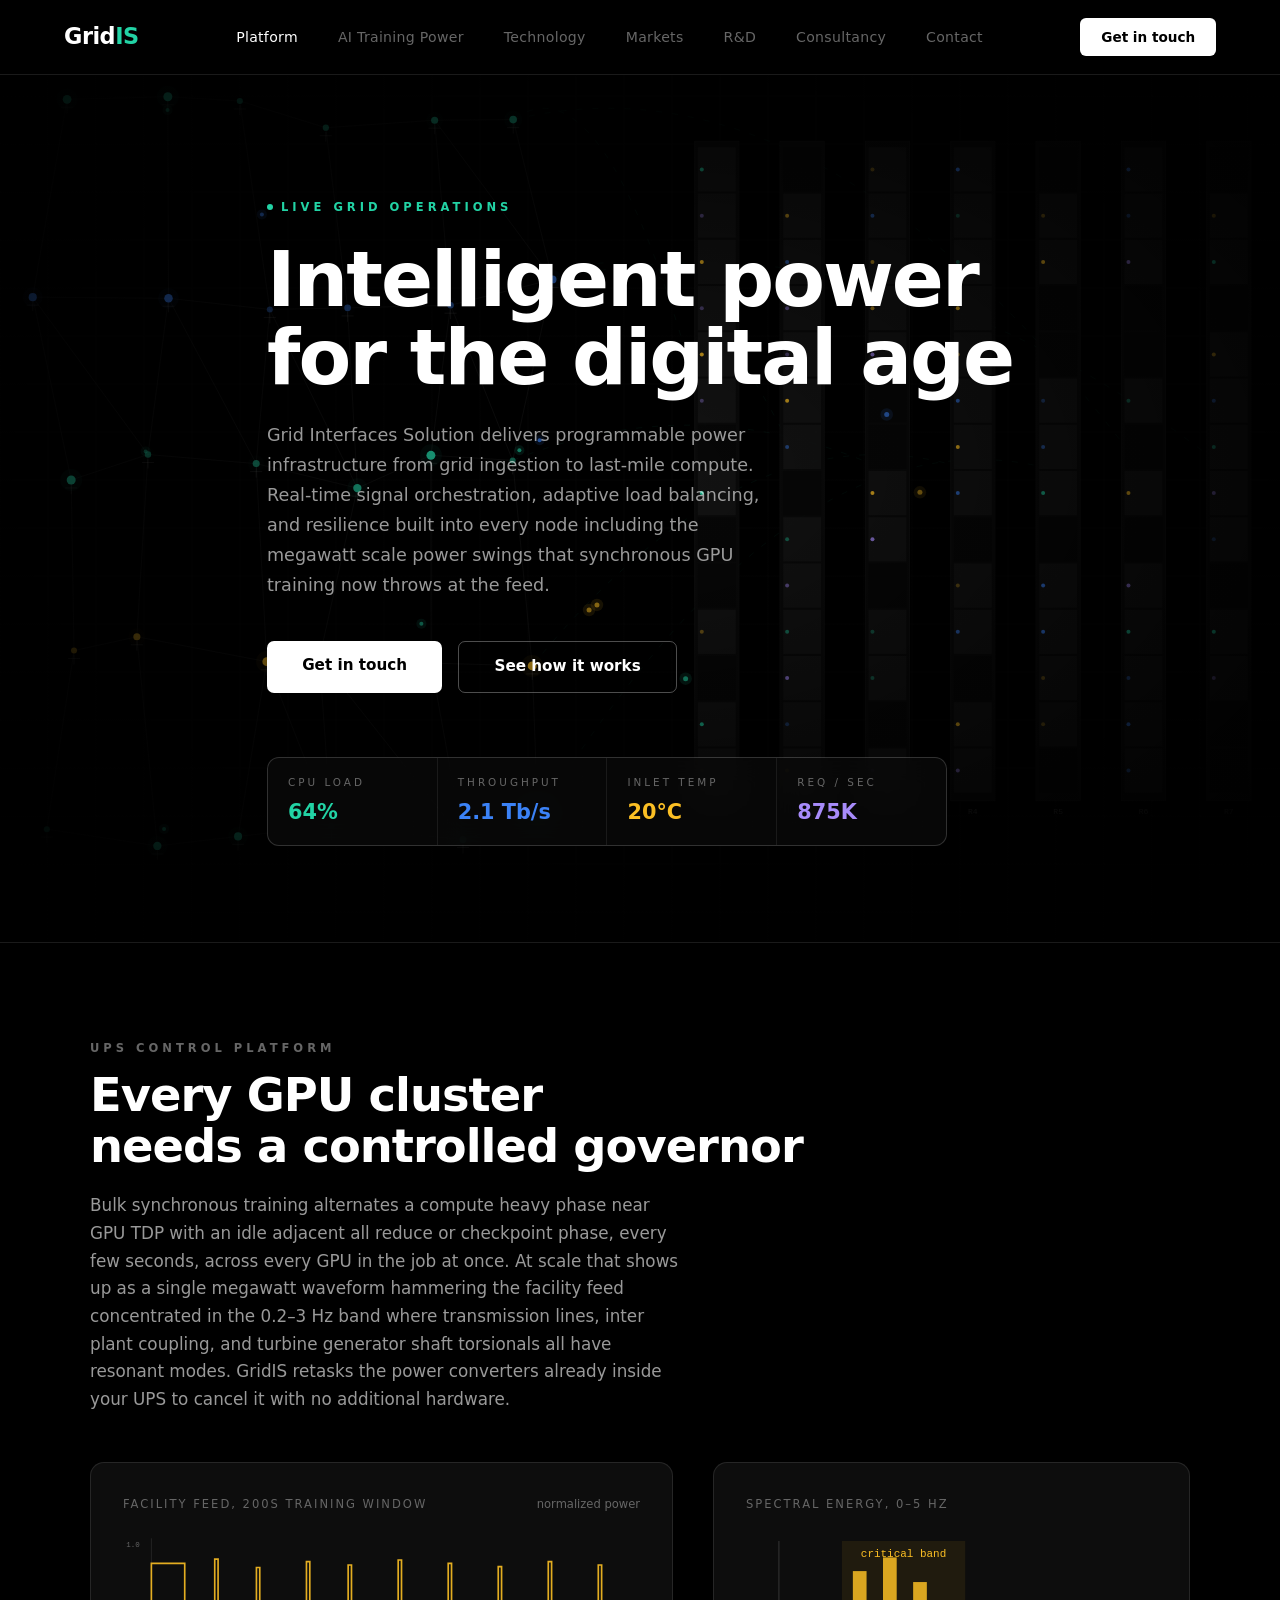
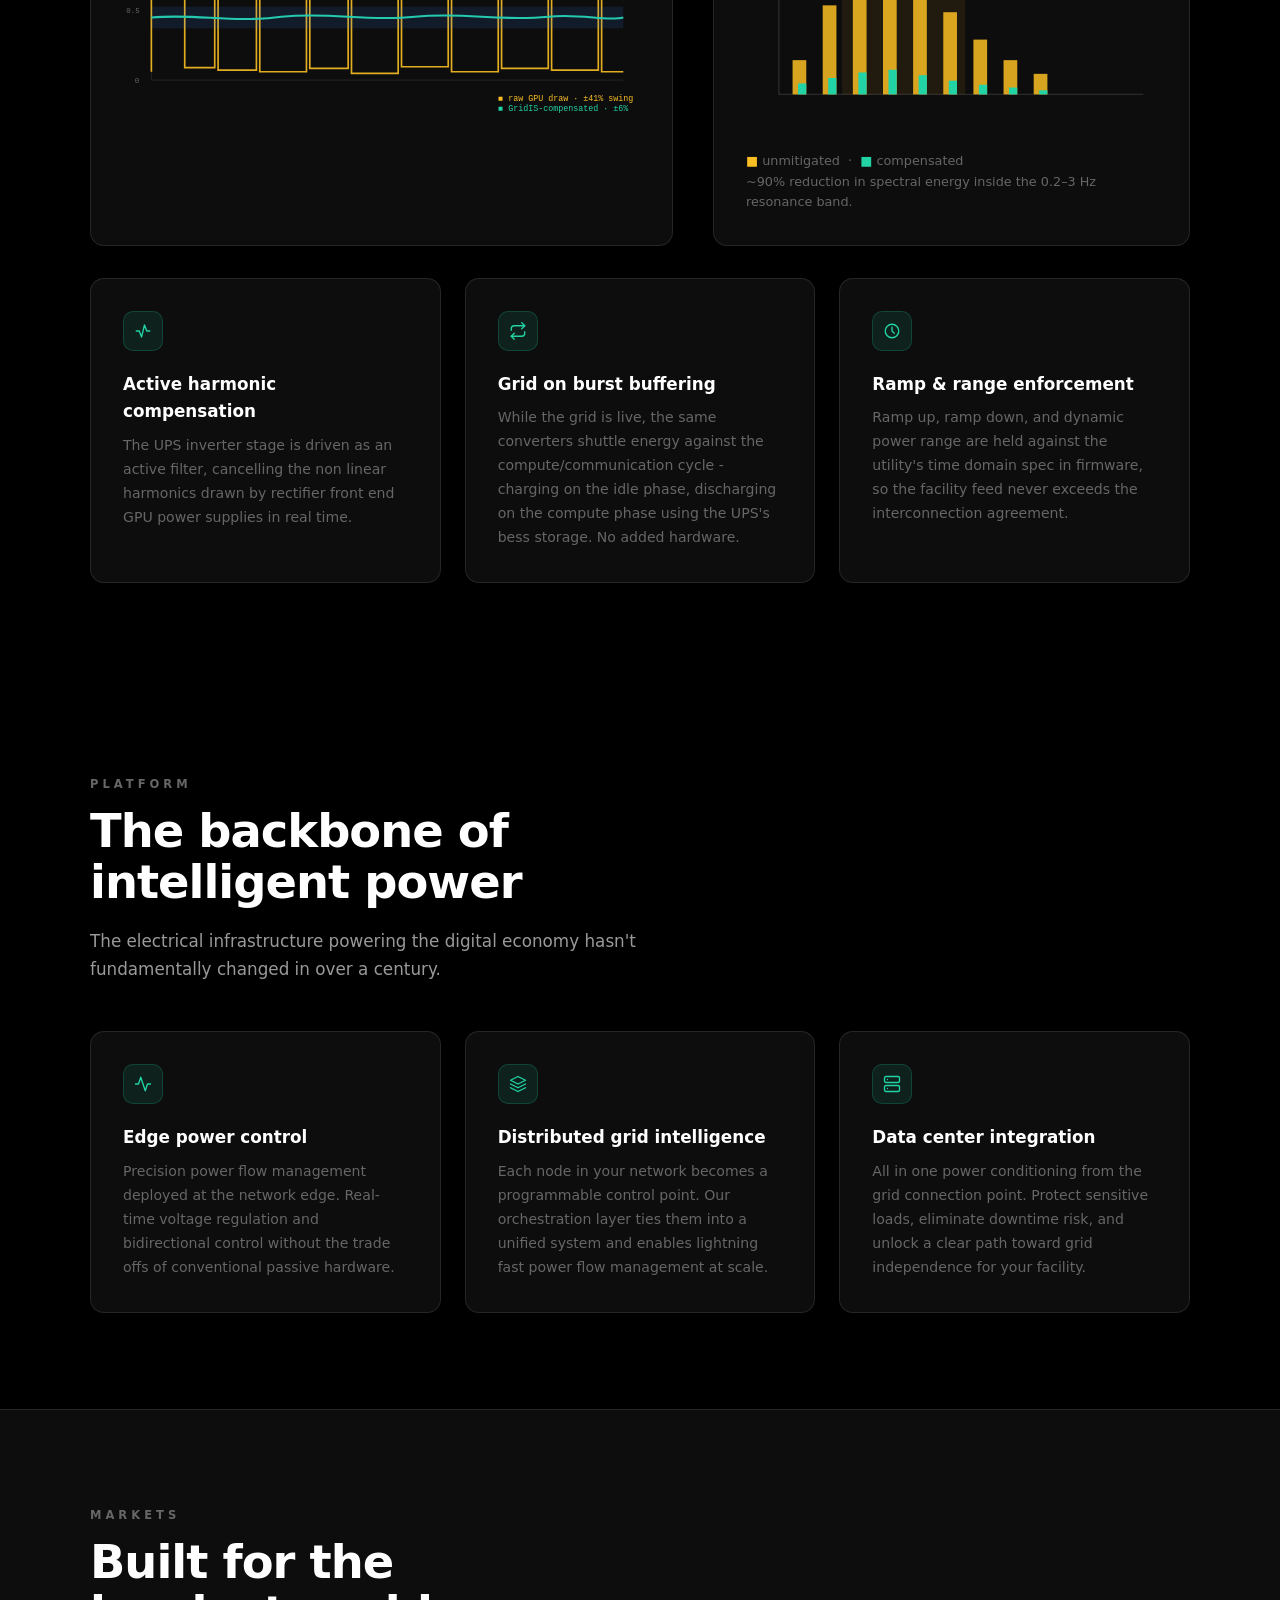
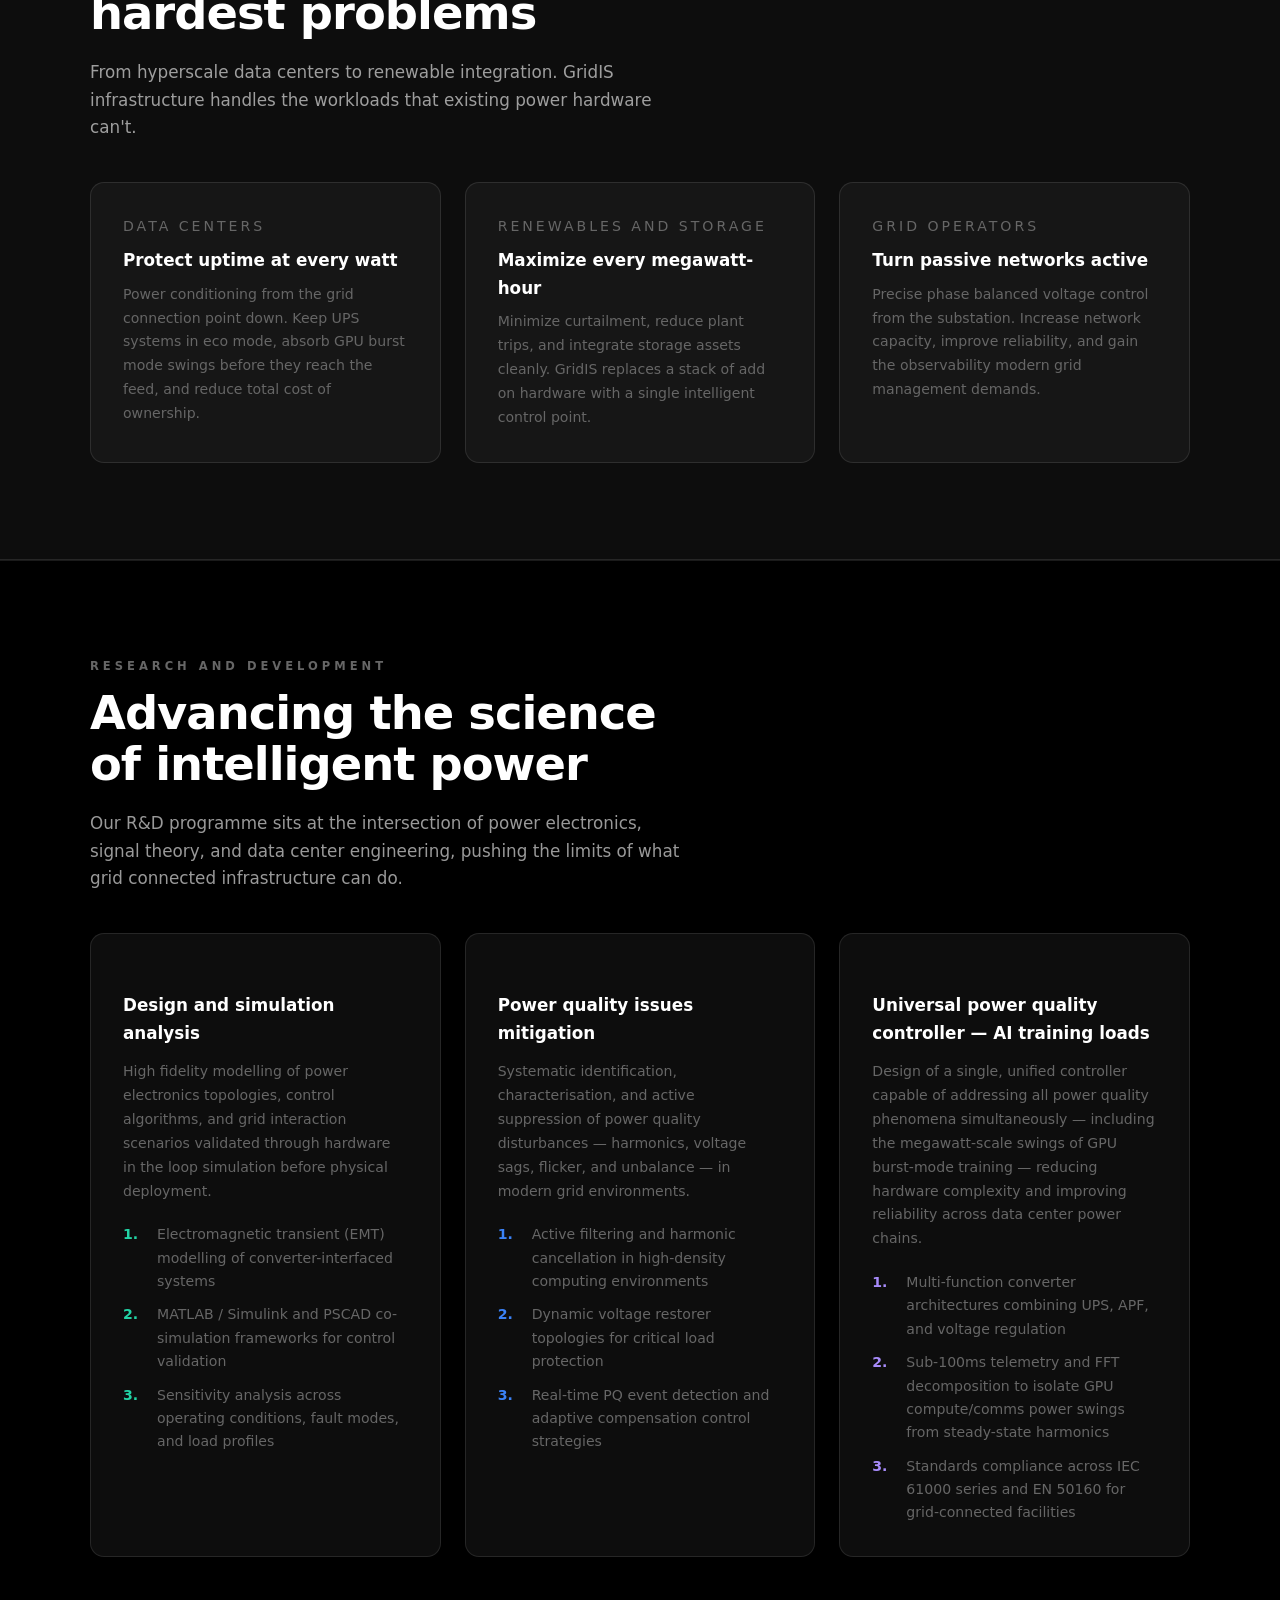
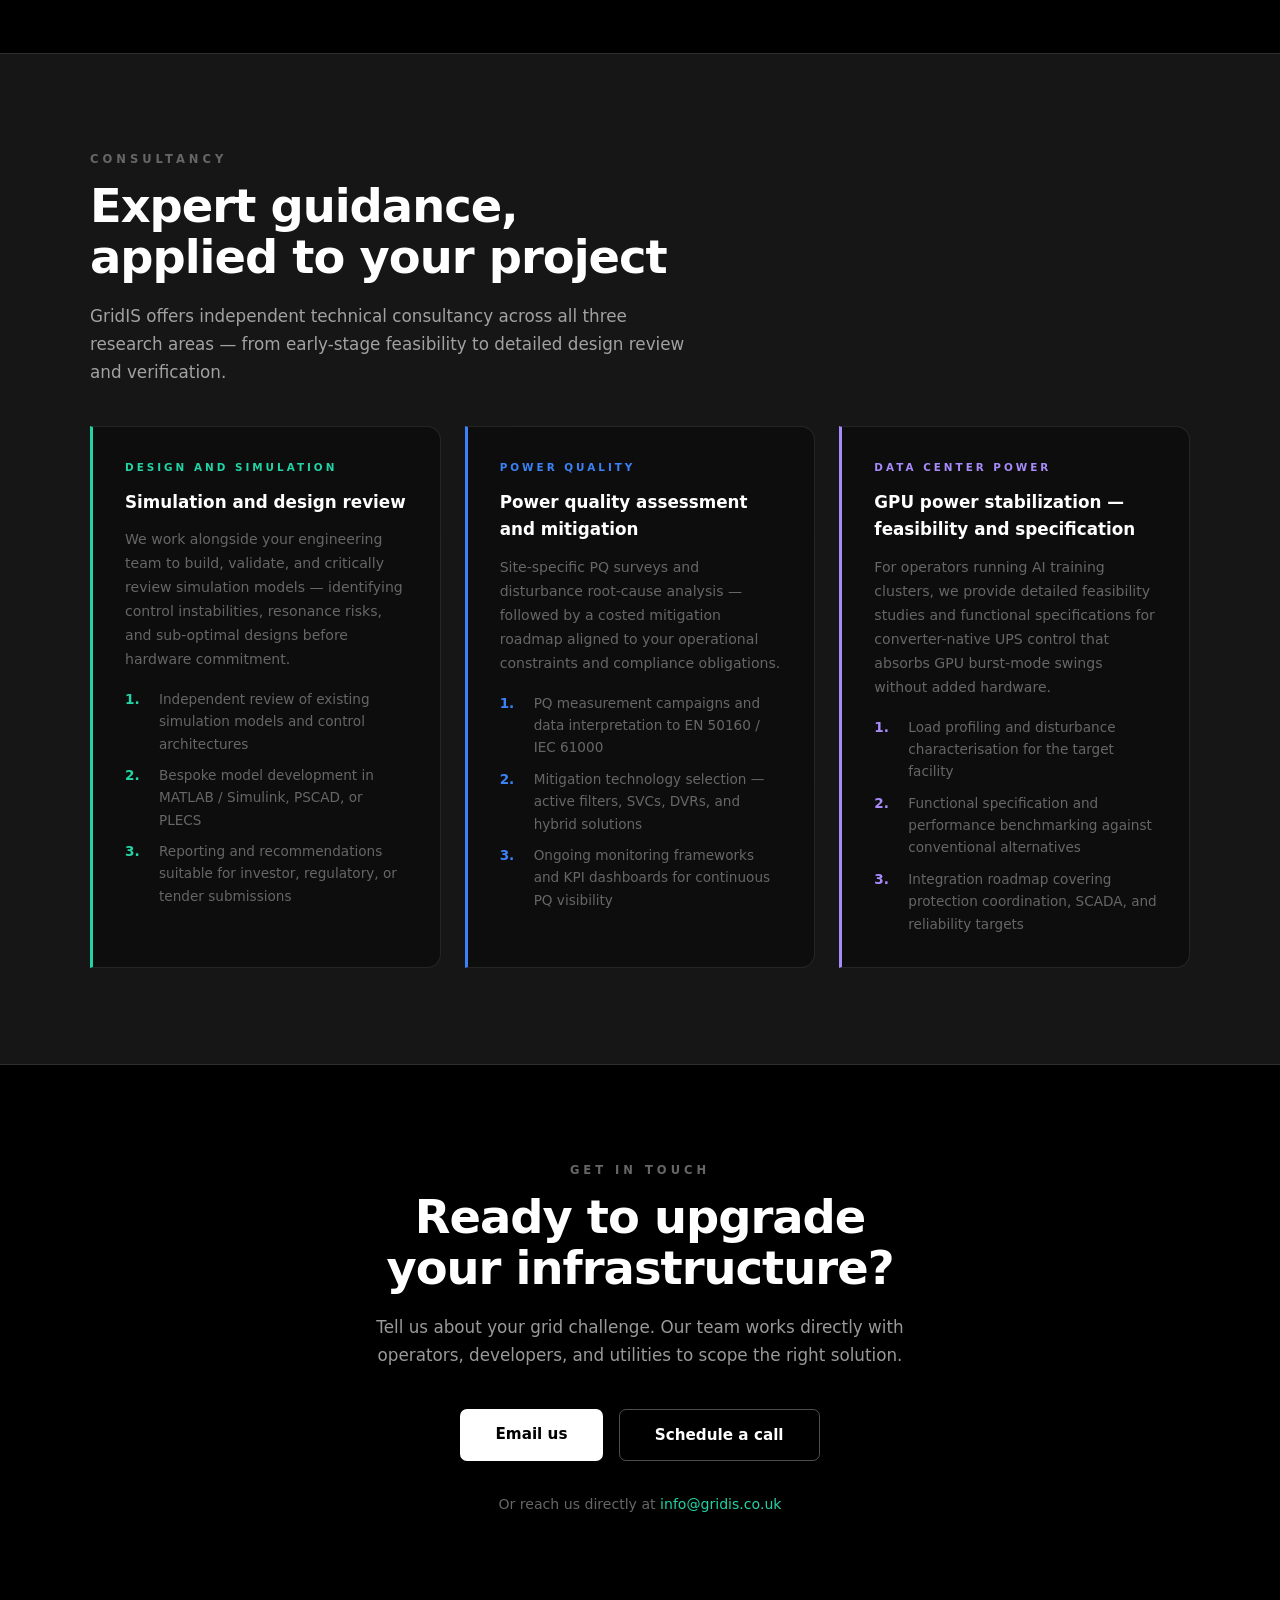
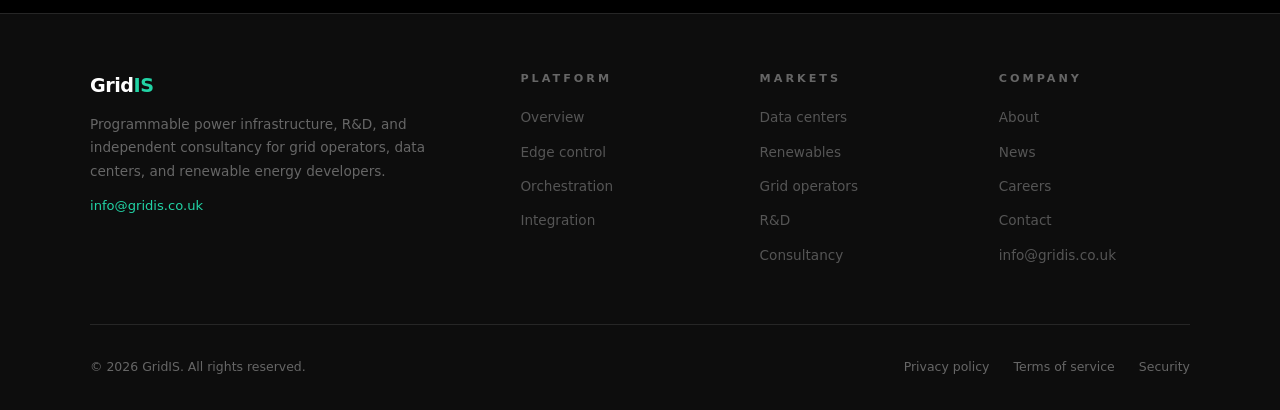
==== commit b9e9ee55: "Revise text in AI power section of index.html Updated headings and descriptions for clarity." ====
--- a/index.html
+++ b/index.html
@@ -349,7 +349,7 @@
 <section id="ai-power" style="background: var(--bg); border-top: 1px solid var(--border);">
   <div class="container">
     <p class="section-label"> UPS control platform</p>
-    <h2>Every GPU cluster<br>needs a governor</h2>
+    <h2>Every GPU cluster<br>needs a controlled governor</h2>
     <p class="lead">Bulk synchronous training alternates a compute heavy phase near GPU TDP with an idle adjacent all reduce or checkpoint phase, every few seconds, across every GPU in the job at once. At scale that shows up as a single megawatt waveform hammering the facility feed  concentrated in the 0.2–3&nbsp;Hz band where transmission lines, inter plant coupling, and turbine generator shaft torsionals all have resonant modes. GridIS retasks the power converters already inside your UPS to cancel it with no additional hardware.</p>
 
     <div style="display:grid; grid-template-columns: 1.1fr 0.9fr; gap:2.5rem; margin-top:3rem; align-items:stretch;">
@@ -432,8 +432,8 @@
         <div class="feature-icon">
           <svg viewBox="0 0 24 24" fill="none" stroke="currentColor" stroke-width="1.8" stroke-linecap="round" stroke-linejoin="round"><path d="M17 1l4 4-4 4"/><path d="M3 11V9a4 4 0 014-4h14"/><path d="M7 23l-4-4 4-4"/><path d="M21 13v2a4 4 0 01-4 4H3"/></svg>
         </div>
-        <h3>Grid-on burst buffering</h3>
-        <p>While the grid is live, the same converters shuttle energy against the compute/communication cycle - charging on the idle phase, discharging on the compute phase using the UPS's own storage. No added hardware.</p>
+        <h3>Grid on burst buffering</h3>
+        <p>While the grid is live, the same converters shuttle energy against the compute/communication cycle - charging on the idle phase, discharging on the compute phase using the UPS's bess storage. No added hardware.</p>
       </div>
       <div class="feature-card">
         <div class="feature-icon">
